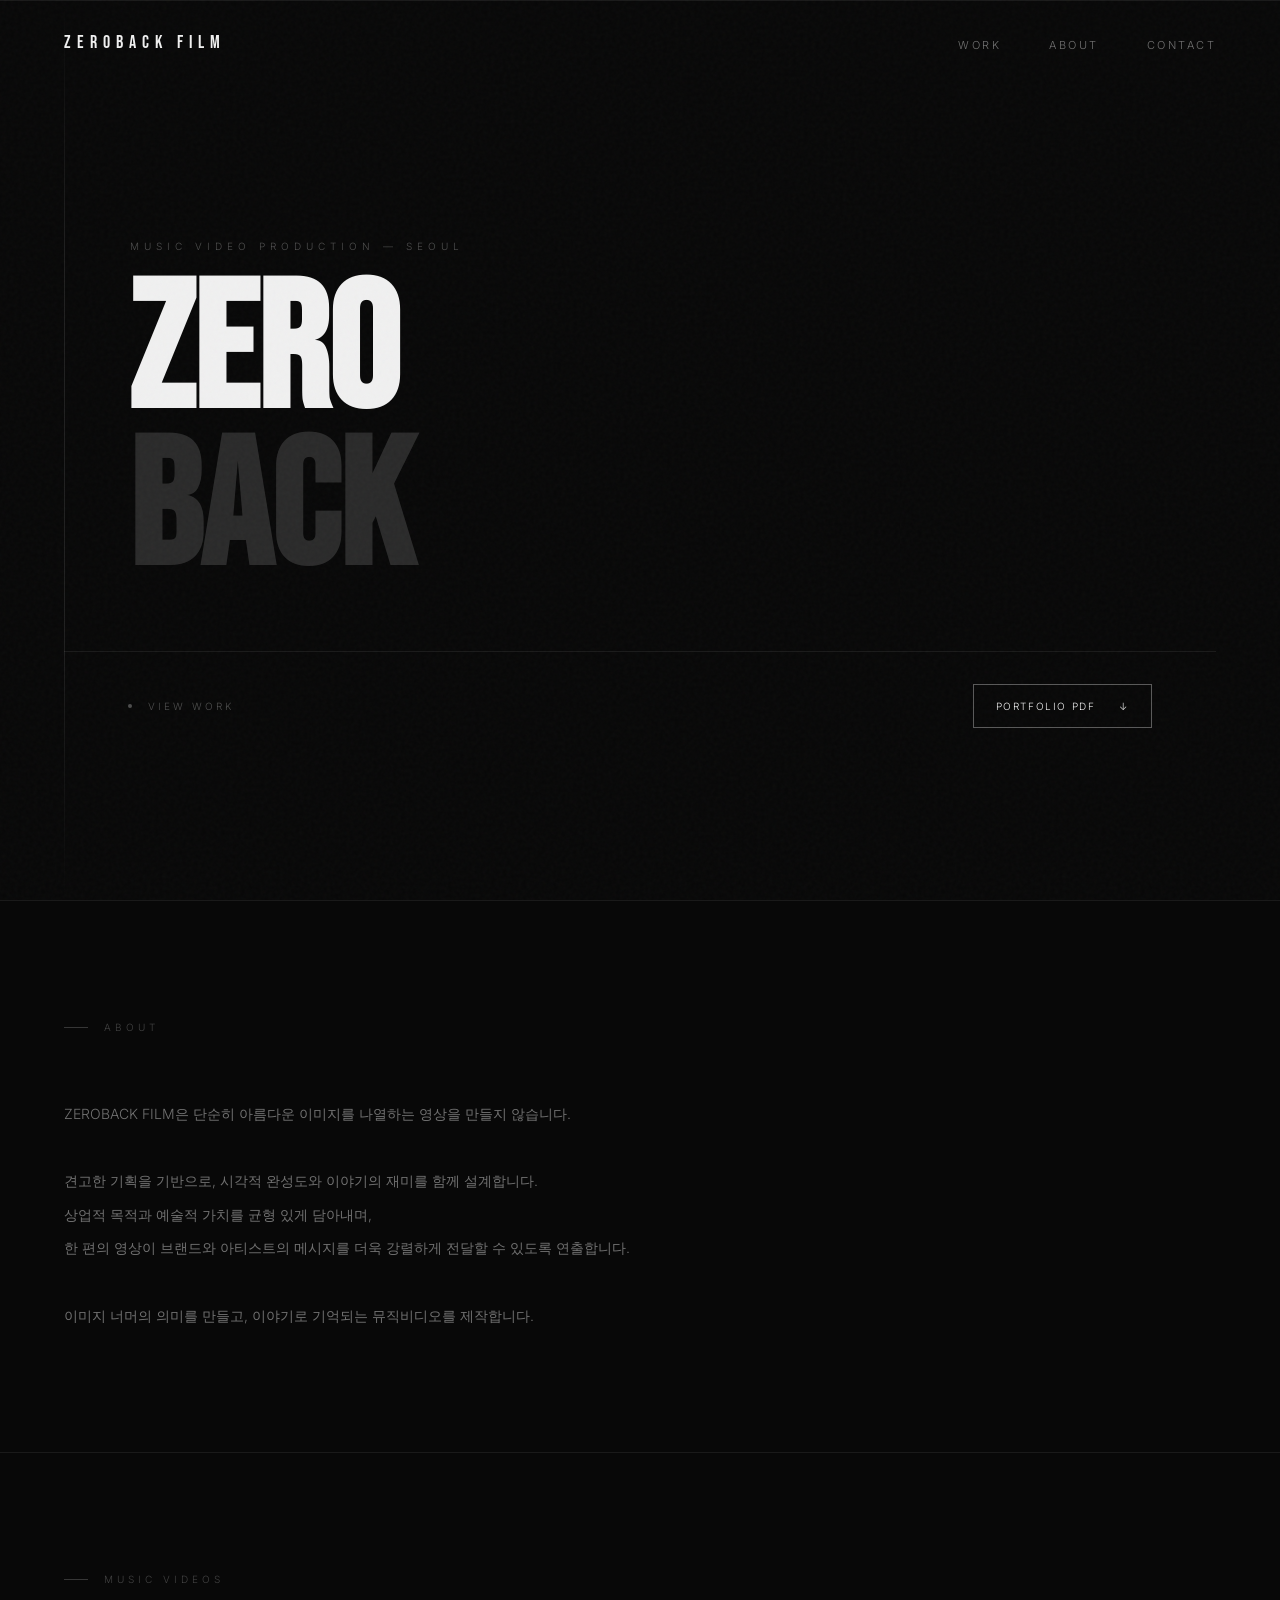
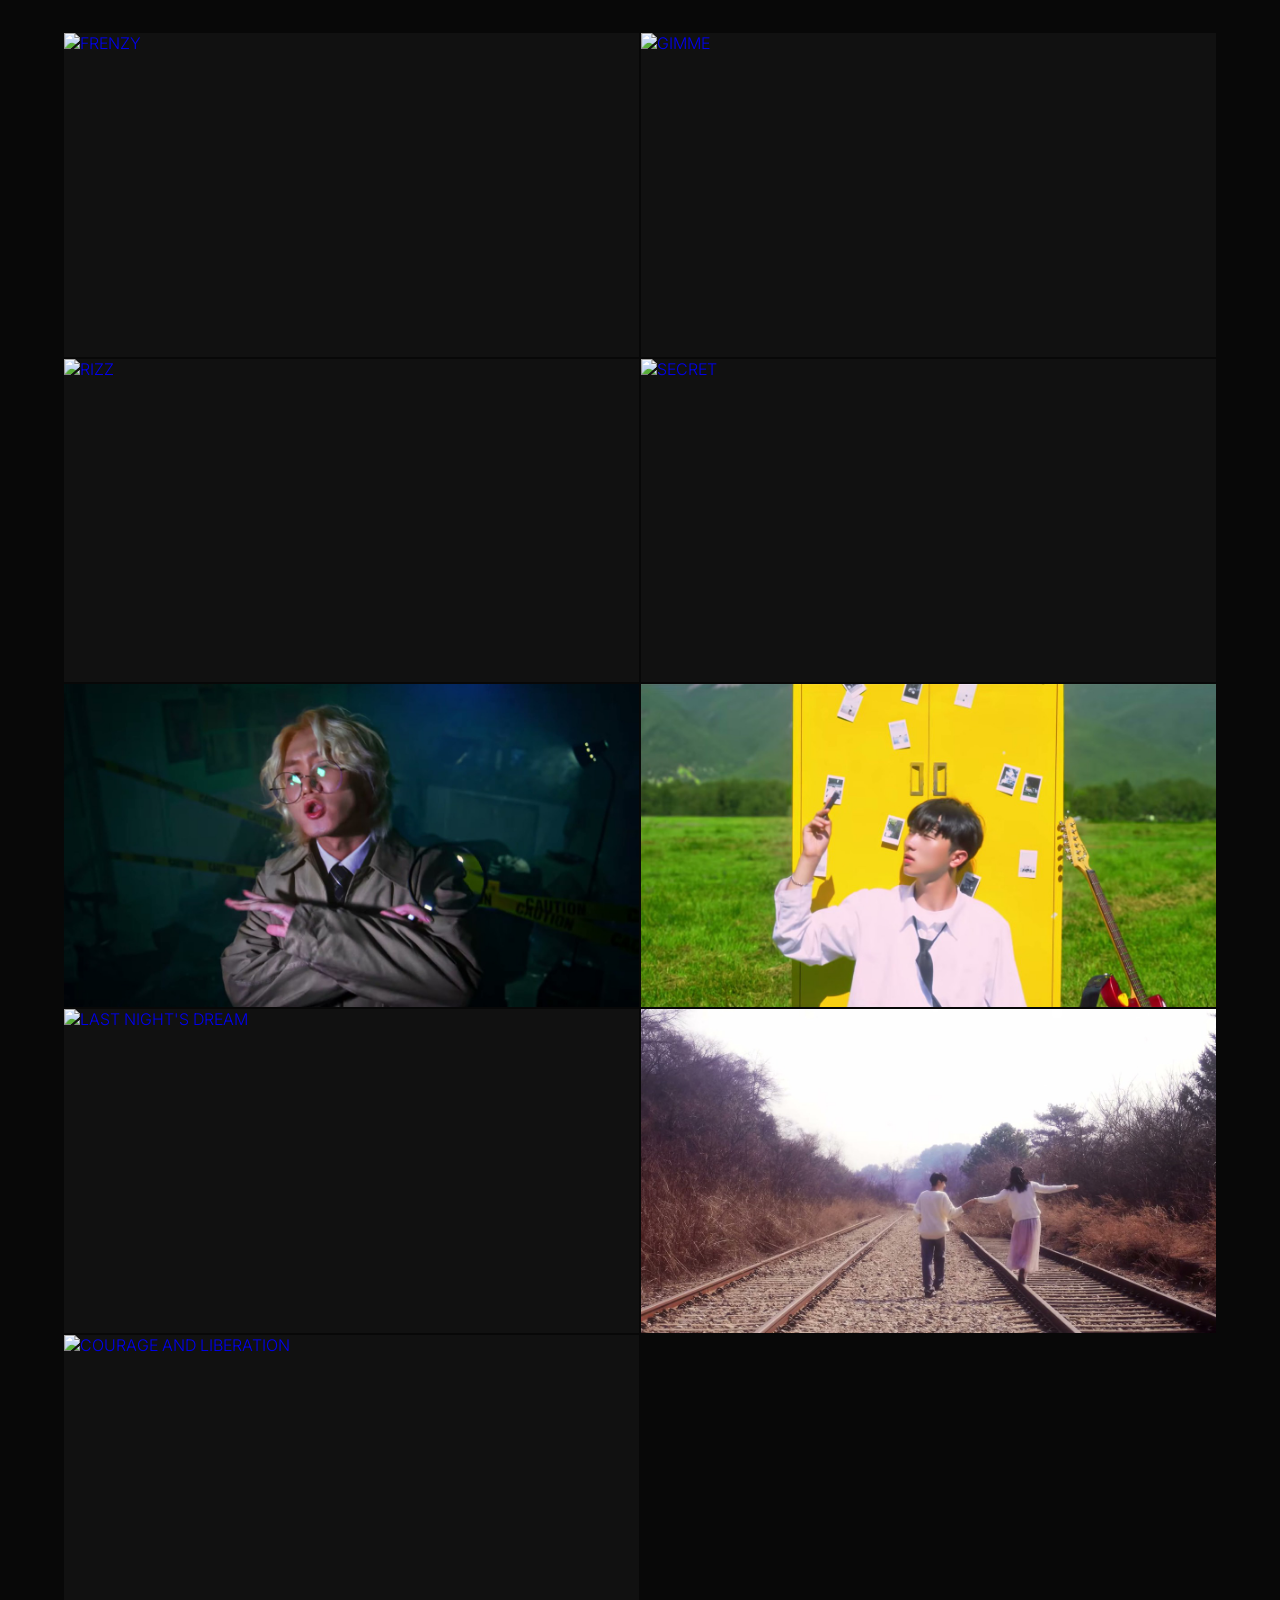
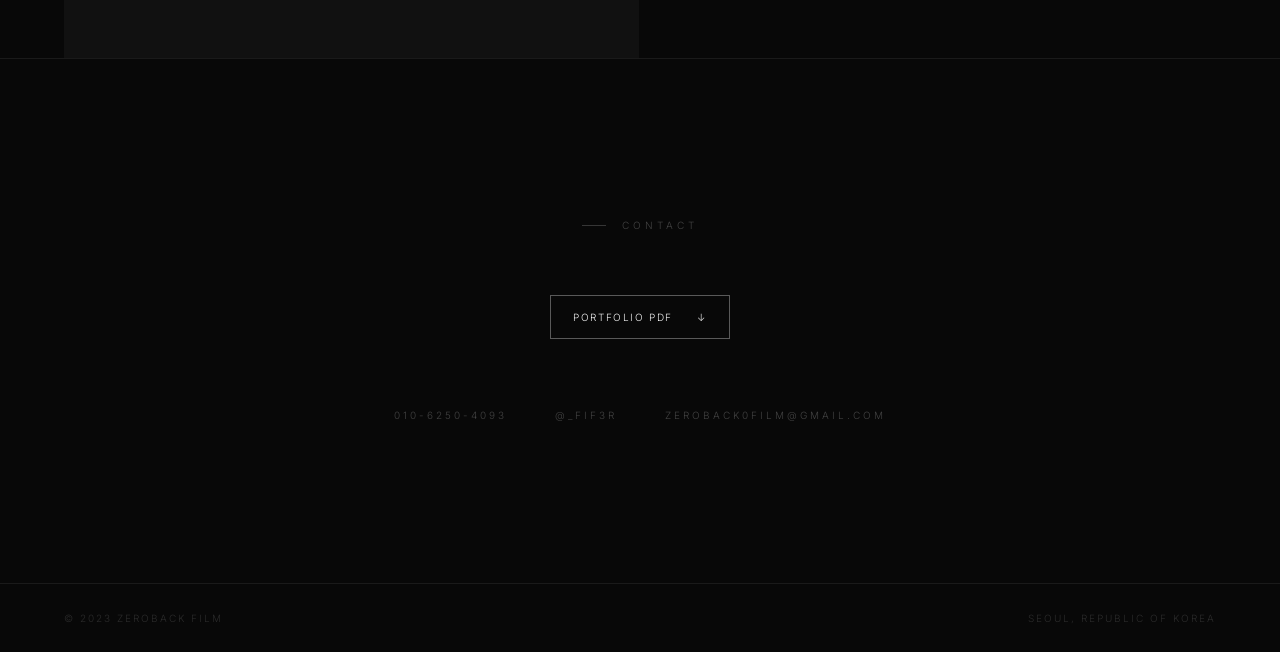
==== index.html @ 71e45f59 "Add downloadable film portfolio and connect web viewing experience" ====
<!DOCTYPE html>
<html lang="ko">
<head>
  <meta charset="UTF-8" />
  <meta name="viewport" content="width=device-width, initial-scale=1.0" />
  <title>ZEROBACK FILM — Portfolio</title>
  <meta name="description" content="ZEROBACK FILM music video portfolio. Explore selected work and download the portfolio PDF." />
  <link href="https://fonts.googleapis.com/css2?family=Bebas+Neue&family=Inter:ital,wght@0,200;0,300;0,400;1,200&display=swap" rel="stylesheet" />
  <style>
    *, *::before, *::after { box-sizing: border-box; margin: 0; padding: 0; }

    :root {
      --black: #080808;
      --white: #f0f0f0;
      --gray: #999;
      --border: rgba(240,240,240,0.08);
    }

    html { scroll-behavior: smooth; }

    body {
      background: var(--black);
      color: var(--white);
      font-family: 'Inter', sans-serif;
      font-weight: 300;
      overflow-x: hidden;
    }

    /* ── GRAIN OVERLAY ── */
    body::before {
      content: '';
      position: fixed;
      inset: 0;
      background-image: url("data:image/svg+xml,%3Csvg viewBox='0 0 256 256' xmlns='http://www.w3.org/2000/svg'%3E%3Cfilter id='noise'%3E%3CfeTurbulence type='fractalNoise' baseFrequency='0.9' numOctaves='4' stitchTiles='stitch'/%3E%3C/filter%3E%3Crect width='100%25' height='100%25' filter='url(%23noise)' opacity='1'/%3E%3C/svg%3E");
      opacity: 0.03;
      pointer-events: none;
      z-index: 1000;
    }

    /* ── NAV ── */
    nav {
      position: fixed;
      top: 0; left: 0; right: 0;
      z-index: 100;
      display: flex;
      justify-content: space-between;
      align-items: center;
      padding: 32px 64px;
      transition: background 0.5s, padding 0.4s;
    }
    nav.scrolled {
      background: rgba(8,8,8,0.95);
      backdrop-filter: blur(20px);
      padding: 20px 64px;
      border-bottom: 1px solid var(--border);
    }
    .logo {
      font-family: 'Bebas Neue', sans-serif;
      font-size: 18px;
      letter-spacing: 6px;
      color: var(--white);
      text-decoration: none;
    }
    .nav-links {
      display: flex;
      gap: 48px;
      list-style: none;
    }
    .nav-links a {
      color: rgba(240,240,240,0.45);
      text-decoration: none;
      font-size: 11px;
      letter-spacing: 2.5px;
      text-transform: uppercase;
      transition: color 0.3s;
    }
    .nav-links a:hover { color: var(--white); }

    /* ── HERO ── */
    #hero {
      height: 100vh;
      min-height: 700px;
      display: grid;
      grid-template-rows: 1fr auto;
      position: relative;
      overflow: hidden;
    }

    /* Hero background */
    .hero-bg {
      position: absolute;
      inset: 0;
    }

    /* Vertical divider line */
    .hero-vline {
      position: absolute;
      left: 64px;
      top: 0; bottom: 0;
      width: 1px;
      background: linear-gradient(to bottom, transparent, rgba(240,240,240,0.1) 30%, rgba(240,240,240,0.1) 70%, transparent);
    }

    .hero-content {
      display: flex;
      flex-direction: column;
      justify-content: flex-end;
      padding: 0 64px 60px;
      position: relative;
    }

    .hero-eyebrow {
      font-size: 10px;
      letter-spacing: 5px;
      text-transform: uppercase;
      color: rgba(240,240,240,0.3);
      margin-bottom: 24px;
      margin-left: 2px;
    }

    .hero-title {
      font-family: 'Bebas Neue', sans-serif;
      font-size: clamp(100px, 14vw, 200px);
      line-height: 0.88;
      letter-spacing: -1px;
      position: relative;
    }
    .hero-title .filled {
      color: var(--white);
      display: block;
    }
    .hero-title .outline {
      display: block;
      color: rgba(240,240,240,0.15);
    }

    .hero-bottom {
      display: flex;
      justify-content: space-between;
      align-items: flex-end;
      padding: 32px 64px 52px;
      position: relative;
      border-top: 1px solid var(--border);
    }
    .hero-desc {
      font-size: 12px;
      line-height: 2;
      color: rgba(240,240,240,0.4);
      letter-spacing: 0.5px;
      max-width: 280px;
    }
    .hero-year {
      font-family: 'Bebas Neue', sans-serif;
      font-size: 13px;
      letter-spacing: 4px;
      color: rgba(240,240,240,0.2);
    }
    .hero-scroll-indicator {
      display: flex;
      align-items: center;
      gap: 16px;
      font-size: 10px;
      letter-spacing: 3px;
      text-transform: uppercase;
      color: rgba(240,240,240,0.3);
    }
    .scroll-dot {
      width: 4px; height: 4px;
      background: rgba(240,240,240,0.3);
      border-radius: 50%;
      animation: pulse 2s ease infinite;
    }
    @keyframes pulse {
      0%, 100% { opacity: 0.3; transform: scale(1); }
      50% { opacity: 1; transform: scale(1.5); }
    }

    /* ── SECTION BASE ── */
    section {
      padding: 120px 64px;
      border-top: 1px solid var(--border);
    }
    .label {
      font-size: 10px;
      letter-spacing: 4px;
      text-transform: uppercase;
      color: rgba(240,240,240,0.25);
      margin-bottom: 64px;
      display: flex;
      align-items: center;
      gap: 16px;
    }
    .label::before {
      content: '';
      width: 24px; height: 1px;
      background: rgba(240,240,240,0.2);
    }

    /* ── ABOUT ── */
    #about {}
    .about-body {
      font-size: 14px;
      line-height: 2.4;
      color: rgba(240,240,240,0.45);
      max-width: 720px;
    }

    /* ── WORK ── */
    #work { padding-bottom: 0; }
    .work-intro {
      display: flex;
      justify-content: space-between;
      align-items: flex-end;
      margin-bottom: 48px;
    }
    .work-note {
      font-size: 12px;
      color: rgba(240,240,240,0.3);
      letter-spacing: 0.5px;
      font-style: italic;
    }

    .work-list { border-top: 1px solid var(--border); }
    .work-item {
      display: grid;
      grid-template-columns: 80px 1fr 1fr auto;
      align-items: center;
      padding: 28px 0;
      border-bottom: 1px solid var(--border);
      cursor: pointer;
      transition: padding 0.3s;
      gap: 40px;
      text-decoration: none;
      color: var(--white);
    }
    .work-item:hover {
      padding-left: 12px;
    }
    .work-num {
      font-family: 'Bebas Neue', sans-serif;
      font-size: 13px;
      letter-spacing: 3px;
      color: rgba(240,240,240,0.2);
    }
    .work-name {
      font-family: 'Bebas Neue', sans-serif;
      font-size: 28px;
      letter-spacing: 1px;
      transition: letter-spacing 0.3s;
    }
    .work-item:hover .work-name { letter-spacing: 2px; }
    .work-artist {
      font-size: 12px;
      color: rgba(240,240,240,0.4);
      letter-spacing: 1px;
    }
    .work-year {
      font-size: 12px;
      color: rgba(240,240,240,0.25);
      letter-spacing: 2px;
      text-align: right;
    }

    /* Grid section below list */
    .work-grid {
      display: grid;
      grid-template-columns: repeat(2, 1fr);
      gap: 2px;
      margin-top: 2px;
    }
    .grid-cell {
      aspect-ratio: 16/9;
      background: #111;
      position: relative;
      overflow: hidden;
      display: flex;
      align-items: center;
      justify-content: center;
      cursor: pointer;
    }
    .grid-cell-label {
      font-family: 'Bebas Neue', sans-serif;
      font-size: 11px;
      letter-spacing: 3px;
      color: rgba(240,240,240,0.1);
      text-transform: uppercase;
      text-align: center;
      line-height: 2;
    }
    .grid-cell-inner {
      text-align: center;
    }
    .grid-cell-sub {
      font-size: 9px;
      letter-spacing: 2px;
      color: rgba(240,240,240,0.05);
      text-transform: uppercase;
      margin-top: 8px;
    }
    .grid-overlay {
      position: absolute;
      inset: 0;
      background: linear-gradient(to top, rgba(8,8,8,0.88) 0%, transparent 55%);
      display: flex;
      flex-direction: row;
      justify-content: space-between;
      align-items: flex-end;
      padding: 24px;
      opacity: 0;
      transition: opacity 0.35s;
    }
    .grid-overlay-right {
      font-size: 10px;
      letter-spacing: 2px;
      text-transform: uppercase;
      color: rgba(240,240,240,0.35);
      text-align: right;
    }
    .grid-cell:hover .grid-overlay,
    .grid-cell.touch-active .grid-overlay { opacity: 1; }
    .grid-cell.touch-active img { transform: scale(1.04); }
    .grid-cell img { display: block; }
    .grid-cell img {
      position: absolute;
      inset: 0;
      width: 100%;
      height: 100%;
      object-fit: cover;
      transition: transform 0.6s cubic-bezier(0.25,0.46,0.45,0.94);
    }
    .grid-cell:hover img {
      transform: scale(1.04);
    }
    .grid-overlay-title {
      font-family: 'Bebas Neue', sans-serif;
      font-size: 20px;
      letter-spacing: 1.5px;
      color: var(--white);
    }
    .grid-overlay-meta {
      font-size: 10px;
      letter-spacing: 2px;
      text-transform: uppercase;
      color: rgba(240,240,240,0.45);
      margin-top: 4px;
    }

    /* ── SERVICES ── */
    #services {}
    .services-list { margin-top: 0; }
    .service-row {
      display: grid;
      grid-template-columns: 60px 200px 1fr 120px;
      align-items: start;
      padding: 48px 0;
      border-bottom: 1px solid var(--border);
      gap: 40px;
    }
    .service-row:first-child { border-top: 1px solid var(--border); }
    .svc-num {
      font-family: 'Bebas Neue', sans-serif;
      font-size: 13px;
      letter-spacing: 3px;
      color: rgba(240,240,240,0.2);
      padding-top: 4px;
    }
    .svc-name {
      font-family: 'Bebas Neue', sans-serif;
      font-size: 32px;
      letter-spacing: 0.5px;
      line-height: 1;
    }
    .svc-desc {
      font-size: 13px;
      line-height: 2;
      color: rgba(240,240,240,0.4);
    }
    .svc-tag {
      font-size: 10px;
      letter-spacing: 2px;
      text-transform: uppercase;
      color: rgba(240,240,240,0.2);
      text-align: right;
      padding-top: 4px;
    }

    /* ── CONTACT ── */
    #contact {
      text-align: center;
      padding: 160px 64px;
    }
    .contact-pre {
      font-size: 10px;
      letter-spacing: 5px;
      text-transform: uppercase;
      color: rgba(240,240,240,0.25);
      margin-bottom: 40px;
    }
    .contact-big {
      font-family: 'Bebas Neue', sans-serif;
      font-size: clamp(56px, 9vw, 130px);
      line-height: 0.9;
      letter-spacing: 1px;
      margin-bottom: 56px;
    }
    .contact-big .stroke {
      -webkit-text-stroke: 1px rgba(240,240,240,0.2);
      color: transparent;
      display: block;
    }
    .contact-big .solid {
      color: var(--white);
      display: block;
    }
    .contact-link {
      display: inline-block;
      font-size: 13px;
      letter-spacing: 3px;
      text-transform: uppercase;
      color: var(--white);
      text-decoration: none;
      padding: 18px 48px;
      border: 1px solid rgba(240,240,240,0.2);
      transition: background 0.3s, border-color 0.3s;
    }
    .contact-link:hover {
      background: var(--white);
      color: var(--black);
      border-color: var(--white);
    }
    .contact-socials {
      display: flex;
      justify-content: center;
      gap: 48px;
      margin-top: 64px;
      list-style: none;
    }
    .contact-socials a {
      font-size: 10px;
      letter-spacing: 3px;
      text-transform: uppercase;
      color: rgba(240,240,240,0.25);
      text-decoration: none;
      transition: color 0.3s;
    }
    .contact-socials a:hover { color: var(--white); }

    #contact .label {
      justify-content: center;
    }
    footer {
      border-top: 1px solid var(--border);
      padding: 28px 64px;
      display: flex;
      justify-content: space-between;
      font-size: 10px;
      letter-spacing: 2px;
      text-transform: uppercase;
      color: rgba(240,240,240,0.15);
    }
    #contact .label {
      justify-content: center;
    }

    /* ── MOBILE ── */
    @media (max-width: 768px) {
      nav { padding: 24px 24px; }
      .logo { font-size: 15px; letter-spacing: 4px; white-space: nowrap; }
      .nav-links { gap: 20px; }
      .nav-links a { font-size: 10px; letter-spacing: 1.5px; }

      #hero { min-height: 100svh; }
      .hero-content { padding: 0 24px 40px; }
      .hero-bottom { padding: 20px 24px 36px; }
      .hero-eyebrow { font-size: 9px; letter-spacing: 3px; }

      section { padding: 72px 24px; }

      .work-grid { grid-template-columns: 1fr 1fr; gap: 2px; }

      #contact { padding: 100px 24px; }
      .contact-link { font-size: 11px; padding: 16px 28px; }
      .contact-socials {
        gap: 16px;
        flex-wrap: nowrap;
        margin-top: 40px;
        justify-content: center;
        align-items: center;
      }
      .contact-socials a { font-size: 8px; letter-spacing: 1.5px; white-space: nowrap; }

      footer { padding: 24px 24px; flex-direction: column; gap: 8px; }
    }

    /* ── REVEAL ── */
    .reveal {
      opacity: 0;
      transform: translateY(30px);
      transition: opacity 0.9s cubic-bezier(0.16,1,0.3,1), transform 0.9s cubic-bezier(0.16,1,0.3,1);
    }
    .reveal.up { transform: translateY(0); opacity: 1; }

    /* Portfolio PDF */
    .portfolio-download {
      display: inline-flex;
      align-items: center;
      justify-content: center;
      gap: 24px;
      min-height: 44px;
      padding: 14px 22px;
      border: 1px solid rgba(240,240,240,0.35);
      color: var(--white);
      font-size: 10px;
      line-height: 1.4;
      letter-spacing: 1.6px;
      text-transform: uppercase;
      text-decoration: none;
      transition: color 0.2s, background 0.2s;
    }
    .portfolio-download:hover { background: var(--white); color: var(--black); }
    .portfolio-download:focus-visible, .hero-scroll-indicator:focus-visible {
      outline: 2px solid var(--white);
      outline-offset: 6px;
    }
    .hero-scroll-indicator { text-decoration: none; min-height: 44px; }
    @media (max-width: 480px) {
      .hero-bottom { gap: 16px; align-items: center; }
      .portfolio-download { padding: 12px 14px; gap: 14px; font-size: 9px; letter-spacing: 1px; }
      .hero-scroll-indicator { gap: 8px; font-size: 9px; letter-spacing: 1px; }
    }
  </style>
</head>
<body>

  <!-- NAV -->
  <nav id="nav">
    <a class="logo" href="#">ZEROBACK FILM</a>
    <ul class="nav-links">
      <li><a href="#work">Work</a></li>
      <li><a href="#about">About</a></li>
      <li><a href="#contact">Contact</a></li>
    </ul>
  </nav>

  <!-- HERO -->
  <section id="hero">
    <div class="hero-bg"></div>
    <div class="hero-vline"></div>

    <div class="hero-content">
      <p class="hero-eyebrow">Music Video Production — Seoul</p>
      <h1 class="hero-title">
        <span class="filled">ZERO</span>
        <span class="outline">BACK</span>
      </h1>
    </div>

    <div class="hero-bottom">
      <a class="hero-scroll-indicator" href="#work">
        <span class="scroll-dot" aria-hidden="true"></span>
        <span>View work</span>
      </a>
      <a class="portfolio-download" href="assets/portfolio/ZEROBACKFILM-Portfolio.pdf" download="ZEROBACKFILM-Portfolio.pdf" aria-label="Download ZEROBACK FILM portfolio PDF, 12 pages"><span>Portfolio PDF</span><span aria-hidden="true">↓</span></a>
    </div>
  </section>

  <!-- ABOUT -->
  <section id="about">
    <p class="label reveal">About</p>
    <p class="about-body reveal">
      ZEROBACK FILM은 단순히 아름다운 이미지를 나열하는 영상을 만들지 않습니다.<br /><br />
      견고한 기획을 기반으로, 시각적 완성도와 이야기의 재미를 함께 설계합니다.<br />
      상업적 목적과 예술적 가치를 균형 있게 담아내며,<br />
      한 편의 영상이 브랜드와 아티스트의 메시지를 더욱 강렬하게 전달할 수 있도록 연출합니다.<br /><br />
      이미지 너머의 의미를 만들고, 이야기로 기억되는 뮤직비디오를 제작합니다.
    </p>
  </section>

  <!-- WORK -->
  <section id="work">
    <div class="work-intro reveal">
      <p class="label" style="margin-bottom:0">Music Videos</p>
    </div>

    <div class="work-grid reveal">
      <a class="grid-cell" href="https://www.youtube.com/watch?v=tDKjrHeuyOw" target="_blank">
        <img src="https://img.youtube.com/vi/tDKjrHeuyOw/maxresdefault.jpg" alt="FRENZY" />
        <div class="grid-overlay">
          <div class="grid-overlay-left">
            <div class="grid-overlay-title">FRENZY</div>
            <div class="grid-overlay-meta">CHOCO 1&amp;2</div>
          </div>
          <div class="grid-overlay-right">DIRECTED BY ZEROBACK</div>
        </div>
      </a>
      <a class="grid-cell" href="https://www.youtube.com/watch?v=pIfScZGDNsc" target="_blank">
        <img src="https://img.youtube.com/vi/pIfScZGDNsc/maxresdefault.jpg" alt="GIMME" />
        <div class="grid-overlay">
          <div class="grid-overlay-left">
            <div class="grid-overlay-title">GIMME</div>
            <div class="grid-overlay-meta">CHOCO 1&amp;2</div>
          </div>
          <div class="grid-overlay-right">DIRECTED BY ZEROBACK</div>
        </div>
      </a>
      <a class="grid-cell" href="https://www.youtube.com/watch?v=NCuFonpf-qk" target="_blank">
        <img src="https://img.youtube.com/vi/NCuFonpf-qk/maxresdefault.jpg" alt="RIZZ" />
        <div class="grid-overlay">
          <div class="grid-overlay-left">
            <div class="grid-overlay-title">RIZZ</div>
            <div class="grid-overlay-meta">XLOV</div>
          </div>
          <div class="grid-overlay-right">DIRECTED BY ZEROBACK</div>
        </div>
      </a>
      <a class="grid-cell" href="https://www.youtube.com/watch?v=b7-vel_KNAc" target="_blank">
        <img src="https://img.youtube.com/vi/b7-vel_KNAc/maxresdefault.jpg" alt="SECRET" />
        <div class="grid-overlay">
          <div class="grid-overlay-left">
            <div class="grid-overlay-title">SECRET</div>
            <div class="grid-overlay-meta">CAMO</div>
          </div>
          <div class="grid-overlay-right">DIRECTED BY ZEROBACK</div>
        </div>
      </a>
      <a class="grid-cell" href="https://www.youtube.com/watch?v=KsAwkCQV-lU" target="_blank" rel="noopener noreferrer">
        <img src="assets/thumbnails/i-know.jpg" alt="I KNOW" />
        <div class="grid-overlay">
          <div class="grid-overlay-left">
            <div class="grid-overlay-title">I KNOW</div>
            <div class="grid-overlay-meta">GYUN</div>
          </div>
        </div>
      </a>
      <a class="grid-cell" href="https://www.youtube.com/watch?v=SuomKkNFQnw" target="_blank" rel="noopener noreferrer">
        <img src="assets/thumbnails/i-want-to-be-loved.jpg" alt="I WANT TO BE LOVED" />
        <div class="grid-overlay">
          <div class="grid-overlay-left">
            <div class="grid-overlay-title">I WANT TO BE LOVED</div>
            <div class="grid-overlay-meta">DIVINE</div>
          </div>
        </div>
      </a>
      <a class="grid-cell" href="https://www.youtube.com/watch?v=xldY7xZUmwI" target="_blank" rel="noopener noreferrer">
        <img src="https://img.youtube.com/vi/xldY7xZUmwI/maxresdefault.jpg" alt="LAST NIGHT'S DREAM" />
        <div class="grid-overlay">
          <div class="grid-overlay-left">
            <div class="grid-overlay-title">LAST NIGHT'S DREAM</div>
            <div class="grid-overlay-meta">HENA</div>
          </div>
        </div>
      </a>
      <a class="grid-cell" href="https://www.youtube.com/watch?v=O4o-ooySCUw" target="_blank" rel="noopener noreferrer">
        <img src="assets/thumbnails/hoisang.jpg" alt="REMINISCENCE" />
        <div class="grid-overlay">
          <div class="grid-overlay-left">
            <div class="grid-overlay-title">REMINISCENCE</div>
            <div class="grid-overlay-meta">ARON</div>
          </div>
        </div>
      </a>
      <a class="grid-cell" href="https://www.youtube.com/watch?v=9CsUWavWaGU" target="_blank" rel="noopener noreferrer">
        <img src="https://img.youtube.com/vi/9CsUWavWaGU/maxresdefault.jpg" alt="COURAGE AND LIBERATION" />
        <div class="grid-overlay">
          <div class="grid-overlay-left">
            <div class="grid-overlay-title">COURAGE AND LIBERATION</div>
            <div class="grid-overlay-meta">SALT &amp; CHOCOLATE</div>
          </div>
        </div>
      </a>
    </div>
  </section>


  <!-- CONTACT -->
  <section id="contact">
    <p class="label reveal">Contact</p>
    <a class="portfolio-download" href="assets/portfolio/ZEROBACKFILM-Portfolio.pdf" download="ZEROBACKFILM-Portfolio.pdf" aria-label="Download ZEROBACK FILM portfolio PDF, 12 pages"><span>Portfolio PDF</span><span aria-hidden="true">↓</span></a>
    <ul class="contact-socials reveal">
      <li><a href="tel:01062504093">010-6250-4093</a></li>
      <li><a href="https://www.instagram.com/_fif3r/" target="_blank">@_fif3r</a></li>
      <li><a href="mailto:zeroback0film@gmail.com">zeroback0film@gmail.com</a></li>
    </ul>
  </section>

  <!-- FOOTER -->
  <footer>
    <span>© 2023 Zeroback Film</span>
    <span>Seoul, Republic of Korea</span>
  </footer>

  <script>
    // Thumbnail fallback
    document.querySelectorAll('.grid-cell img').forEach(img => {
      img.onerror = function() {
        this.onerror = null;
        const videoLink = this.closest('.grid-cell');
        const id = videoLink && new URL(videoLink.href).searchParams.get('v');
        if (id) this.src = `https://img.youtube.com/vi/${id}/hqdefault.jpg`;
      };
    });
    // Navbar
    const nav = document.getElementById('nav');
    window.addEventListener('scroll', () => {
      nav.classList.toggle('scrolled', window.scrollY > 80);
    });

    // Reveal
    const obs = new IntersectionObserver((entries) => {
      entries.forEach((e, i) => {
        if (e.isIntersecting) {
          setTimeout(() => e.target.classList.add('up'), i * 100);
          obs.unobserve(e.target);
        }
      });
    }, { threshold: 0.12 });
    document.querySelectorAll('.reveal').forEach(el => obs.observe(el));

    // Mobile touch overlay
    if ('ontouchstart' in window) {
      document.querySelectorAll('.grid-cell').forEach(cell => {
        cell.addEventListener('touchstart', function(e) {
          const isActive = this.classList.contains('touch-active');
          document.querySelectorAll('.grid-cell').forEach(c => c.classList.remove('touch-active'));
          if (!isActive) {
            e.preventDefault();
            this.classList.add('touch-active');
          }
        }, { passive: false });

        cell.addEventListener('click', function(e) {
          if (!this.classList.contains('touch-active')) {
            e.preventDefault();
          }
        });
      });

      document.addEventListener('touchstart', function(e) {
        if (!e.target.closest('.grid-cell')) {
          document.querySelectorAll('.grid-cell').forEach(c => c.classList.remove('touch-active'));
        }
      });
    }
  </script>
</body>
</html>
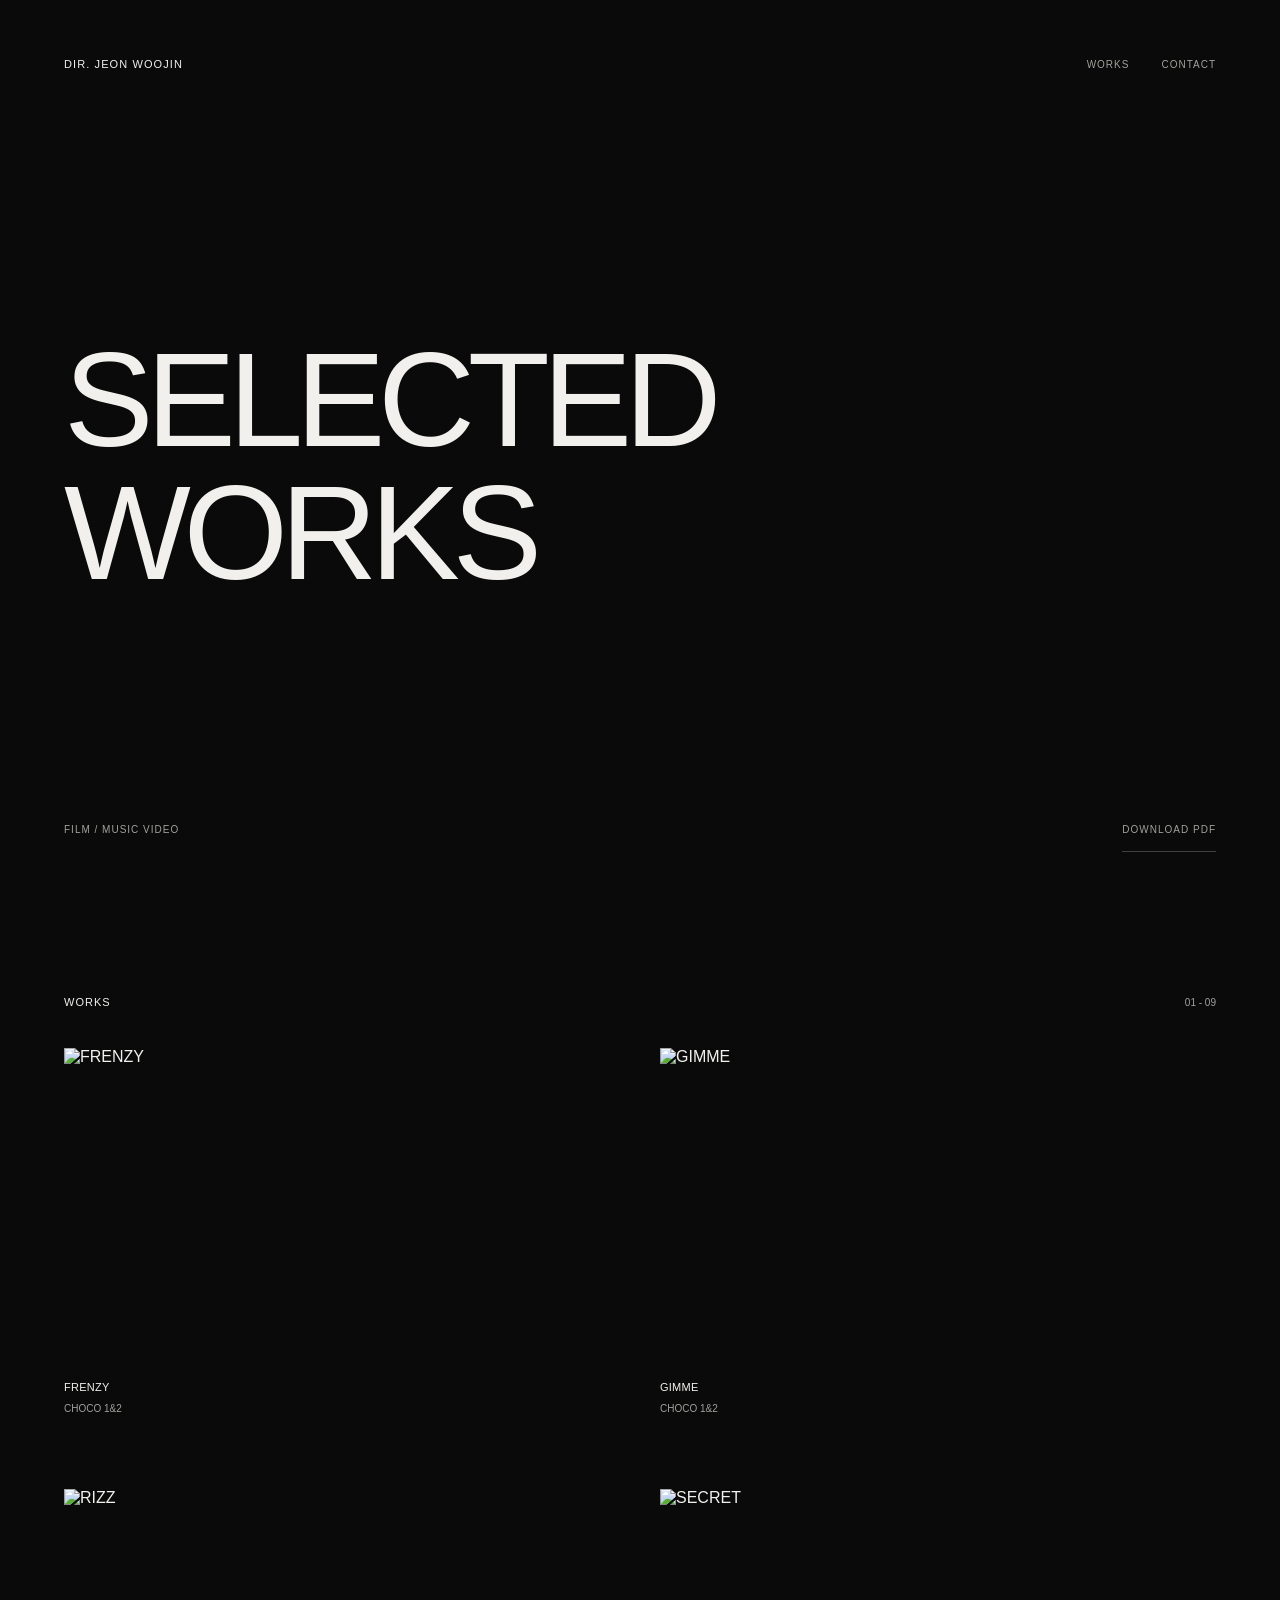
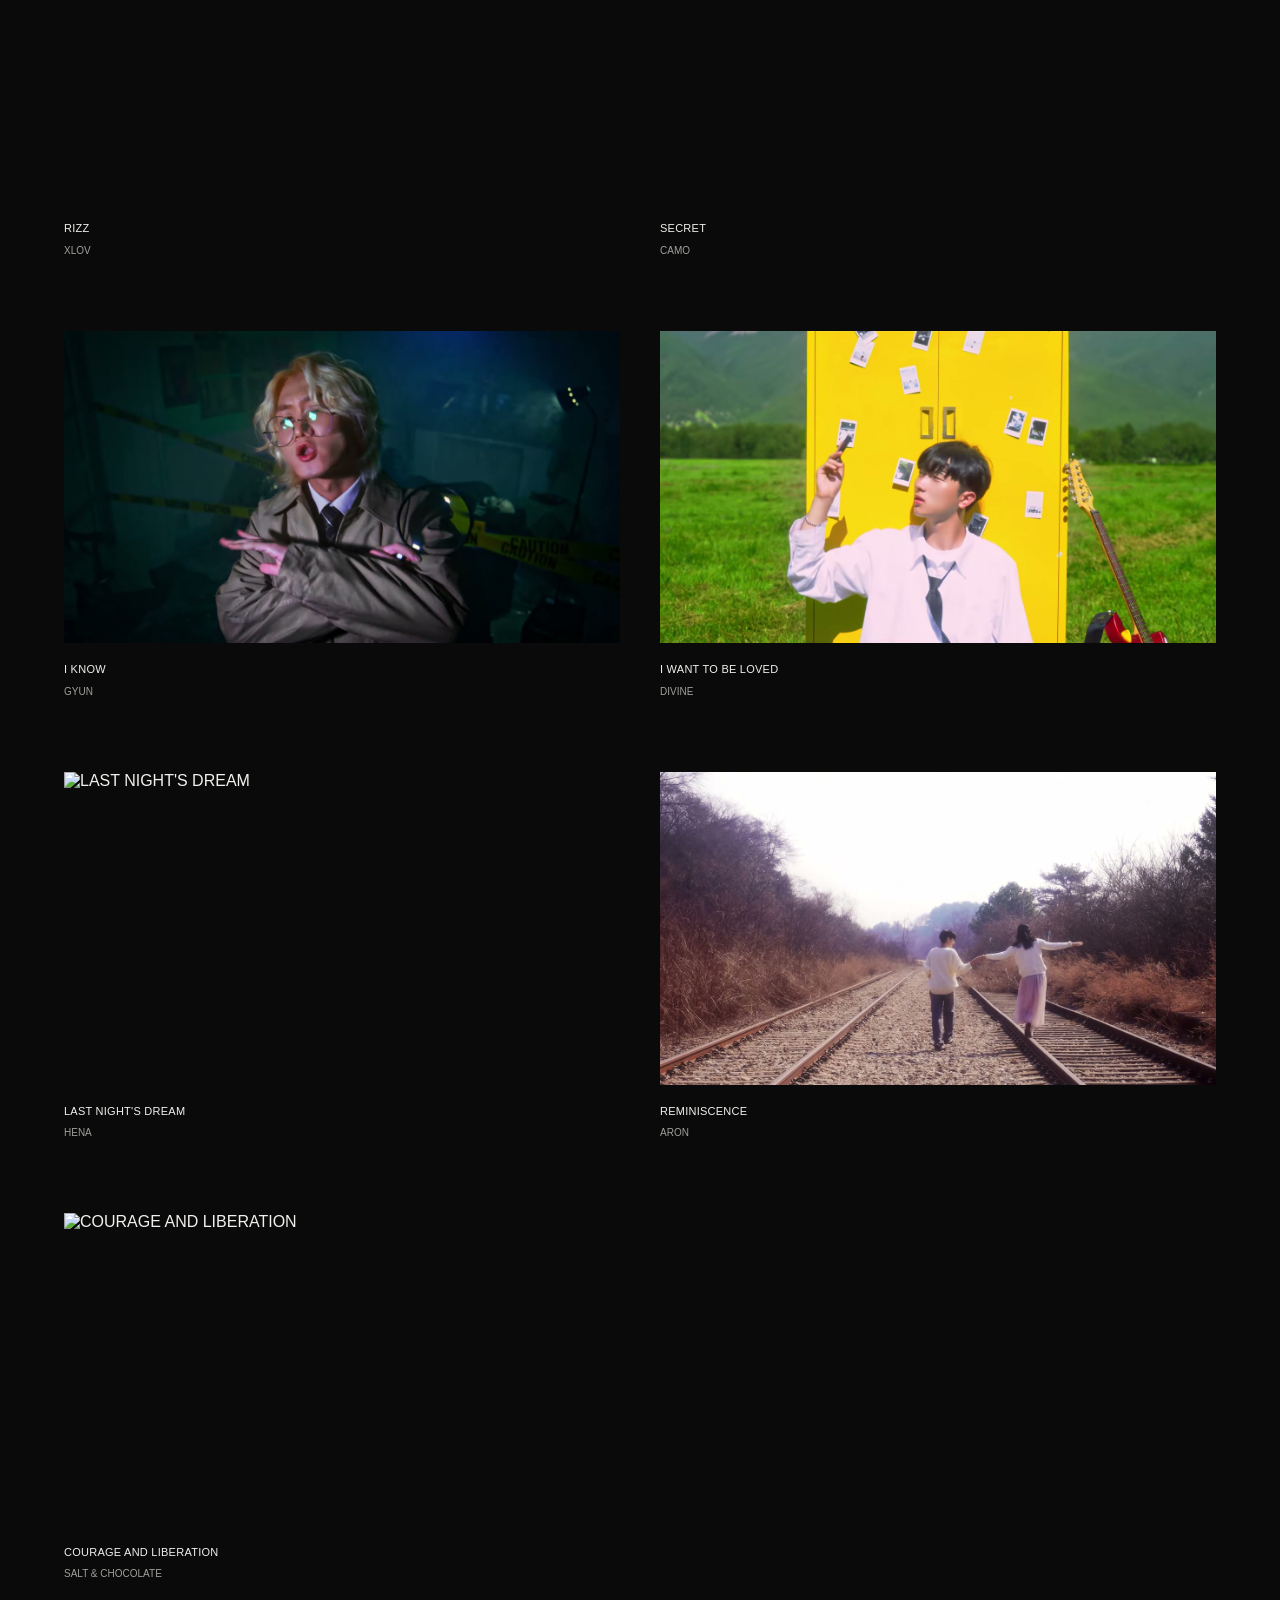
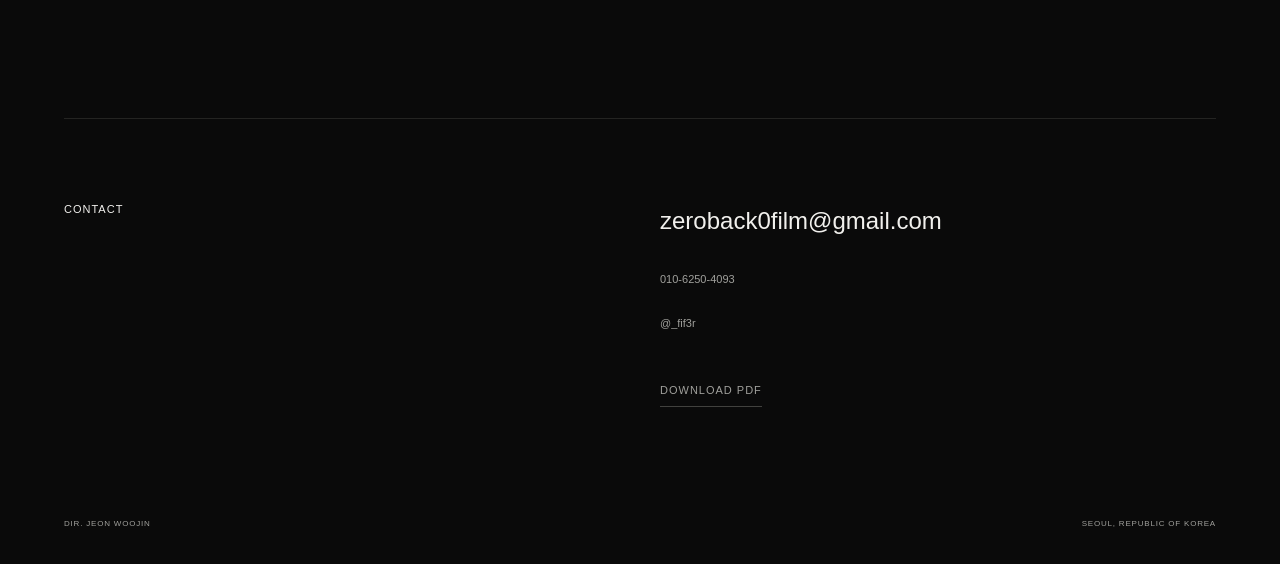
==== commit 046ae73c: "Rebrand portfolio as DIR. JEON WOOJIN with minimal selected works design" ====
--- a/index.html
+++ b/index.html
@@ -1,746 +1,137 @@
-<!DOCTYPE html>
-<html lang="ko">
-<head>
-  <meta charset="UTF-8" />
-  <meta name="viewport" content="width=device-width, initial-scale=1.0" />
-  <title>ZEROBACK FILM — Portfolio</title>
-  <meta name="description" content="ZEROBACK FILM music video portfolio. Explore selected work and download the portfolio PDF." />
-  <link href="https://fonts.googleapis.com/css2?family=Bebas+Neue&family=Inter:ital,wght@0,200;0,300;0,400;1,200&display=swap" rel="stylesheet" />
-  <style>
-    *, *::before, *::after { box-sizing: border-box; margin: 0; padding: 0; }
-
-    :root {
-      --black: #080808;
-      --white: #f0f0f0;
-      --gray: #999;
-      --border: rgba(240,240,240,0.08);
-    }
-
-    html { scroll-behavior: smooth; }
-
-    body {
-      background: var(--black);
-      color: var(--white);
-      font-family: 'Inter', sans-serif;
-      font-weight: 300;
-      overflow-x: hidden;
-    }
-
-    /* ── GRAIN OVERLAY ── */
-    body::before {
-      content: '';
-      position: fixed;
-      inset: 0;
-      background-image: url("data:image/svg+xml,%3Csvg viewBox='0 0 256 256' xmlns='http://www.w3.org/2000/svg'%3E%3Cfilter id='noise'%3E%3CfeTurbulence type='fractalNoise' baseFrequency='0.9' numOctaves='4' stitchTiles='stitch'/%3E%3C/filter%3E%3Crect width='100%25' height='100%25' filter='url(%23noise)' opacity='1'/%3E%3C/svg%3E");
-      opacity: 0.03;
-      pointer-events: none;
-      z-index: 1000;
-    }
-
-    /* ── NAV ── */
-    nav {
-      position: fixed;
-      top: 0; left: 0; right: 0;
-      z-index: 100;
-      display: flex;
-      justify-content: space-between;
-      align-items: center;
-      padding: 32px 64px;
-      transition: background 0.5s, padding 0.4s;
-    }
-    nav.scrolled {
-      background: rgba(8,8,8,0.95);
-      backdrop-filter: blur(20px);
-      padding: 20px 64px;
-      border-bottom: 1px solid var(--border);
-    }
-    .logo {
-      font-family: 'Bebas Neue', sans-serif;
-      font-size: 18px;
-      letter-spacing: 6px;
-      color: var(--white);
-      text-decoration: none;
-    }
-    .nav-links {
-      display: flex;
-      gap: 48px;
-      list-style: none;
-    }
-    .nav-links a {
-      color: rgba(240,240,240,0.45);
-      text-decoration: none;
-      font-size: 11px;
-      letter-spacing: 2.5px;
-      text-transform: uppercase;
-      transition: color 0.3s;
-    }
-    .nav-links a:hover { color: var(--white); }
-
-    /* ── HERO ── */
-    #hero {
-      height: 100vh;
-      min-height: 700px;
-      display: grid;
-      grid-template-rows: 1fr auto;
-      position: relative;
-      overflow: hidden;
-    }
-
-    /* Hero background */
-    .hero-bg {
-      position: absolute;
-      inset: 0;
-    }
-
-    /* Vertical divider line */
-    .hero-vline {
-      position: absolute;
-      left: 64px;
-      top: 0; bottom: 0;
-      width: 1px;
-      background: linear-gradient(to bottom, transparent, rgba(240,240,240,0.1) 30%, rgba(240,240,240,0.1) 70%, transparent);
-    }
-
-    .hero-content {
-      display: flex;
-      flex-direction: column;
-      justify-content: flex-end;
-      padding: 0 64px 60px;
-      position: relative;
-    }
-
-    .hero-eyebrow {
-      font-size: 10px;
-      letter-spacing: 5px;
-      text-transform: uppercase;
-      color: rgba(240,240,240,0.3);
-      margin-bottom: 24px;
-      margin-left: 2px;
-    }
-
-    .hero-title {
-      font-family: 'Bebas Neue', sans-serif;
-      font-size: clamp(100px, 14vw, 200px);
-      line-height: 0.88;
-      letter-spacing: -1px;
-      position: relative;
-    }
-    .hero-title .filled {
-      color: var(--white);
-      display: block;
-    }
-    .hero-title .outline {
-      display: block;
-      color: rgba(240,240,240,0.15);
-    }
-
-    .hero-bottom {
-      display: flex;
-      justify-content: space-between;
-      align-items: flex-end;
-      padding: 32px 64px 52px;
-      position: relative;
-      border-top: 1px solid var(--border);
-    }
-    .hero-desc {
-      font-size: 12px;
-      line-height: 2;
-      color: rgba(240,240,240,0.4);
-      letter-spacing: 0.5px;
-      max-width: 280px;
-    }
-    .hero-year {
-      font-family: 'Bebas Neue', sans-serif;
-      font-size: 13px;
-      letter-spacing: 4px;
-      color: rgba(240,240,240,0.2);
-    }
-    .hero-scroll-indicator {
-      display: flex;
-      align-items: center;
-      gap: 16px;
-      font-size: 10px;
-      letter-spacing: 3px;
-      text-transform: uppercase;
-      color: rgba(240,240,240,0.3);
-    }
-    .scroll-dot {
-      width: 4px; height: 4px;
-      background: rgba(240,240,240,0.3);
-      border-radius: 50%;
-      animation: pulse 2s ease infinite;
-    }
-    @keyframes pulse {
-      0%, 100% { opacity: 0.3; transform: scale(1); }
-      50% { opacity: 1; transform: scale(1.5); }
-    }
-
-    /* ── SECTION BASE ── */
-    section {
-      padding: 120px 64px;
-      border-top: 1px solid var(--border);
-    }
-    .label {
-      font-size: 10px;
-      letter-spacing: 4px;
-      text-transform: uppercase;
-      color: rgba(240,240,240,0.25);
-      margin-bottom: 64px;
-      display: flex;
-      align-items: center;
-      gap: 16px;
-    }
-    .label::before {
-      content: '';
-      width: 24px; height: 1px;
-      background: rgba(240,240,240,0.2);
-    }
-
-    /* ── ABOUT ── */
-    #about {}
-    .about-body {
-      font-size: 14px;
-      line-height: 2.4;
-      color: rgba(240,240,240,0.45);
-      max-width: 720px;
-    }
-
-    /* ── WORK ── */
-    #work { padding-bottom: 0; }
-    .work-intro {
-      display: flex;
-      justify-content: space-between;
-      align-items: flex-end;
-      margin-bottom: 48px;
-    }
-    .work-note {
-      font-size: 12px;
-      color: rgba(240,240,240,0.3);
-      letter-spacing: 0.5px;
-      font-style: italic;
-    }
-
-    .work-list { border-top: 1px solid var(--border); }
-    .work-item {
-      display: grid;
-      grid-template-columns: 80px 1fr 1fr auto;
-      align-items: center;
-      padding: 28px 0;
-      border-bottom: 1px solid var(--border);
-      cursor: pointer;
-      transition: padding 0.3s;
-      gap: 40px;
-      text-decoration: none;
-      color: var(--white);
-    }
-    .work-item:hover {
-      padding-left: 12px;
-    }
-    .work-num {
-      font-family: 'Bebas Neue', sans-serif;
-      font-size: 13px;
-      letter-spacing: 3px;
-      color: rgba(240,240,240,0.2);
-    }
-    .work-name {
-      font-family: 'Bebas Neue', sans-serif;
-      font-size: 28px;
-      letter-spacing: 1px;
-      transition: letter-spacing 0.3s;
-    }
-    .work-item:hover .work-name { letter-spacing: 2px; }
-    .work-artist {
-      font-size: 12px;
-      color: rgba(240,240,240,0.4);
-      letter-spacing: 1px;
-    }
-    .work-year {
-      font-size: 12px;
-      color: rgba(240,240,240,0.25);
-      letter-spacing: 2px;
-      text-align: right;
-    }
-
-    /* Grid section below list */
-    .work-grid {
-      display: grid;
-      grid-template-columns: repeat(2, 1fr);
-      gap: 2px;
-      margin-top: 2px;
-    }
-    .grid-cell {
-      aspect-ratio: 16/9;
-      background: #111;
-      position: relative;
-      overflow: hidden;
-      display: flex;
-      align-items: center;
-      justify-content: center;
-      cursor: pointer;
-    }
-    .grid-cell-label {
-      font-family: 'Bebas Neue', sans-serif;
-      font-size: 11px;
-      letter-spacing: 3px;
-      color: rgba(240,240,240,0.1);
-      text-transform: uppercase;
-      text-align: center;
-      line-height: 2;
-    }
-    .grid-cell-inner {
-      text-align: center;
-    }
-    .grid-cell-sub {
-      font-size: 9px;
-      letter-spacing: 2px;
-      color: rgba(240,240,240,0.05);
-      text-transform: uppercase;
-      margin-top: 8px;
-    }
-    .grid-overlay {
-      position: absolute;
-      inset: 0;
-      background: linear-gradient(to top, rgba(8,8,8,0.88) 0%, transparent 55%);
-      display: flex;
-      flex-direction: row;
-      justify-content: space-between;
-      align-items: flex-end;
-      padding: 24px;
-      opacity: 0;
-      transition: opacity 0.35s;
-    }
-    .grid-overlay-right {
-      font-size: 10px;
-      letter-spacing: 2px;
-      text-transform: uppercase;
-      color: rgba(240,240,240,0.35);
-      text-align: right;
-    }
-    .grid-cell:hover .grid-overlay,
-    .grid-cell.touch-active .grid-overlay { opacity: 1; }
-    .grid-cell.touch-active img { transform: scale(1.04); }
-    .grid-cell img { display: block; }
-    .grid-cell img {
-      position: absolute;
-      inset: 0;
-      width: 100%;
-      height: 100%;
-      object-fit: cover;
-      transition: transform 0.6s cubic-bezier(0.25,0.46,0.45,0.94);
-    }
-    .grid-cell:hover img {
-      transform: scale(1.04);
-    }
-    .grid-overlay-title {
-      font-family: 'Bebas Neue', sans-serif;
-      font-size: 20px;
-      letter-spacing: 1.5px;
-      color: var(--white);
-    }
-    .grid-overlay-meta {
-      font-size: 10px;
-      letter-spacing: 2px;
-      text-transform: uppercase;
-      color: rgba(240,240,240,0.45);
-      margin-top: 4px;
-    }
-
-    /* ── SERVICES ── */
-    #services {}
-    .services-list { margin-top: 0; }
-    .service-row {
-      display: grid;
-      grid-template-columns: 60px 200px 1fr 120px;
-      align-items: start;
-      padding: 48px 0;
-      border-bottom: 1px solid var(--border);
-      gap: 40px;
-    }
-    .service-row:first-child { border-top: 1px solid var(--border); }
-    .svc-num {
-      font-family: 'Bebas Neue', sans-serif;
-      font-size: 13px;
-      letter-spacing: 3px;
-      color: rgba(240,240,240,0.2);
-      padding-top: 4px;
-    }
-    .svc-name {
-      font-family: 'Bebas Neue', sans-serif;
-      font-size: 32px;
-      letter-spacing: 0.5px;
-      line-height: 1;
-    }
-    .svc-desc {
-      font-size: 13px;
-      line-height: 2;
-      color: rgba(240,240,240,0.4);
-    }
-    .svc-tag {
-      font-size: 10px;
-      letter-spacing: 2px;
-      text-transform: uppercase;
-      color: rgba(240,240,240,0.2);
-      text-align: right;
-      padding-top: 4px;
-    }
-
-    /* ── CONTACT ── */
-    #contact {
-      text-align: center;
-      padding: 160px 64px;
-    }
-    .contact-pre {
-      font-size: 10px;
-      letter-spacing: 5px;
-      text-transform: uppercase;
-      color: rgba(240,240,240,0.25);
-      margin-bottom: 40px;
-    }
-    .contact-big {
-      font-family: 'Bebas Neue', sans-serif;
-      font-size: clamp(56px, 9vw, 130px);
-      line-height: 0.9;
-      letter-spacing: 1px;
-      margin-bottom: 56px;
-    }
-    .contact-big .stroke {
-      -webkit-text-stroke: 1px rgba(240,240,240,0.2);
-      color: transparent;
-      display: block;
-    }
-    .contact-big .solid {
-      color: var(--white);
-      display: block;
-    }
-    .contact-link {
-      display: inline-block;
-      font-size: 13px;
-      letter-spacing: 3px;
-      text-transform: uppercase;
-      color: var(--white);
-      text-decoration: none;
-      padding: 18px 48px;
-      border: 1px solid rgba(240,240,240,0.2);
-      transition: background 0.3s, border-color 0.3s;
-    }
-    .contact-link:hover {
-      background: var(--white);
-      color: var(--black);
-      border-color: var(--white);
-    }
-    .contact-socials {
-      display: flex;
-      justify-content: center;
-      gap: 48px;
-      margin-top: 64px;
-      list-style: none;
-    }
-    .contact-socials a {
-      font-size: 10px;
-      letter-spacing: 3px;
-      text-transform: uppercase;
-      color: rgba(240,240,240,0.25);
-      text-decoration: none;
-      transition: color 0.3s;
-    }
-    .contact-socials a:hover { color: var(--white); }
-
-    #contact .label {
-      justify-content: center;
-    }
-    footer {
-      border-top: 1px solid var(--border);
-      padding: 28px 64px;
-      display: flex;
-      justify-content: space-between;
-      font-size: 10px;
-      letter-spacing: 2px;
-      text-transform: uppercase;
-      color: rgba(240,240,240,0.15);
-    }
-    #contact .label {
-      justify-content: center;
-    }
-
-    /* ── MOBILE ── */
-    @media (max-width: 768px) {
-      nav { padding: 24px 24px; }
-      .logo { font-size: 15px; letter-spacing: 4px; white-space: nowrap; }
-      .nav-links { gap: 20px; }
-      .nav-links a { font-size: 10px; letter-spacing: 1.5px; }
-
-      #hero { min-height: 100svh; }
-      .hero-content { padding: 0 24px 40px; }
-      .hero-bottom { padding: 20px 24px 36px; }
-      .hero-eyebrow { font-size: 9px; letter-spacing: 3px; }
-
-      section { padding: 72px 24px; }
-
-      .work-grid { grid-template-columns: 1fr 1fr; gap: 2px; }
-
-      #contact { padding: 100px 24px; }
-      .contact-link { font-size: 11px; padding: 16px 28px; }
-      .contact-socials {
-        gap: 16px;
-        flex-wrap: nowrap;
-        margin-top: 40px;
-        justify-content: center;
-        align-items: center;
-      }
-      .contact-socials a { font-size: 8px; letter-spacing: 1.5px; white-space: nowrap; }
-
-      footer { padding: 24px 24px; flex-direction: column; gap: 8px; }
-    }
-
-    /* ── REVEAL ── */
-    .reveal {
-      opacity: 0;
-      transform: translateY(30px);
-      transition: opacity 0.9s cubic-bezier(0.16,1,0.3,1), transform 0.9s cubic-bezier(0.16,1,0.3,1);
-    }
-    .reveal.up { transform: translateY(0); opacity: 1; }
-
-    /* Portfolio PDF */
-    .portfolio-download {
-      display: inline-flex;
-      align-items: center;
-      justify-content: center;
-      gap: 24px;
-      min-height: 44px;
-      padding: 14px 22px;
-      border: 1px solid rgba(240,240,240,0.35);
-      color: var(--white);
-      font-size: 10px;
-      line-height: 1.4;
-      letter-spacing: 1.6px;
-      text-transform: uppercase;
-      text-decoration: none;
-      transition: color 0.2s, background 0.2s;
-    }
-    .portfolio-download:hover { background: var(--white); color: var(--black); }
-    .portfolio-download:focus-visible, .hero-scroll-indicator:focus-visible {
-      outline: 2px solid var(--white);
-      outline-offset: 6px;
-    }
-    .hero-scroll-indicator { text-decoration: none; min-height: 44px; }
-    @media (max-width: 480px) {
-      .hero-bottom { gap: 16px; align-items: center; }
-      .portfolio-download { padding: 12px 14px; gap: 14px; font-size: 9px; letter-spacing: 1px; }
-      .hero-scroll-indicator { gap: 8px; font-size: 9px; letter-spacing: 1px; }
-    }
-  </style>
-</head>
-<body>
-
-  <!-- NAV -->
-  <nav id="nav">
-    <a class="logo" href="#">ZEROBACK FILM</a>
-    <ul class="nav-links">
-      <li><a href="#work">Work</a></li>
-      <li><a href="#about">About</a></li>
-      <li><a href="#contact">Contact</a></li>
-    </ul>
-  </nav>
-
-  <!-- HERO -->
-  <section id="hero">
-    <div class="hero-bg"></div>
-    <div class="hero-vline"></div>
-
-    <div class="hero-content">
-      <p class="hero-eyebrow">Music Video Production — Seoul</p>
-      <h1 class="hero-title">
-        <span class="filled">ZERO</span>
-        <span class="outline">BACK</span>
-      </h1>
-    </div>
-
-    <div class="hero-bottom">
-      <a class="hero-scroll-indicator" href="#work">
-        <span class="scroll-dot" aria-hidden="true"></span>
-        <span>View work</span>
-      </a>
-      <a class="portfolio-download" href="assets/portfolio/ZEROBACKFILM-Portfolio.pdf" download="ZEROBACKFILM-Portfolio.pdf" aria-label="Download ZEROBACK FILM portfolio PDF, 12 pages"><span>Portfolio PDF</span><span aria-hidden="true">↓</span></a>
-    </div>
-  </section>
-
-  <!-- ABOUT -->
-  <section id="about">
-    <p class="label reveal">About</p>
-    <p class="about-body reveal">
-      ZEROBACK FILM은 단순히 아름다운 이미지를 나열하는 영상을 만들지 않습니다.<br /><br />
-      견고한 기획을 기반으로, 시각적 완성도와 이야기의 재미를 함께 설계합니다.<br />
-      상업적 목적과 예술적 가치를 균형 있게 담아내며,<br />
-      한 편의 영상이 브랜드와 아티스트의 메시지를 더욱 강렬하게 전달할 수 있도록 연출합니다.<br /><br />
-      이미지 너머의 의미를 만들고, 이야기로 기억되는 뮤직비디오를 제작합니다.
-    </p>
-  </section>
-
-  <!-- WORK -->
-  <section id="work">
-    <div class="work-intro reveal">
-      <p class="label" style="margin-bottom:0">Music Videos</p>
-    </div>
-
-    <div class="work-grid reveal">
-      <a class="grid-cell" href="https://www.youtube.com/watch?v=tDKjrHeuyOw" target="_blank">
-        <img src="https://img.youtube.com/vi/tDKjrHeuyOw/maxresdefault.jpg" alt="FRENZY" />
-        <div class="grid-overlay">
-          <div class="grid-overlay-left">
-            <div class="grid-overlay-title">FRENZY</div>
-            <div class="grid-overlay-meta">CHOCO 1&amp;2</div>
-          </div>
-          <div class="grid-overlay-right">DIRECTED BY ZEROBACK</div>
-        </div>
-      </a>
-      <a class="grid-cell" href="https://www.youtube.com/watch?v=pIfScZGDNsc" target="_blank">
-        <img src="https://img.youtube.com/vi/pIfScZGDNsc/maxresdefault.jpg" alt="GIMME" />
-        <div class="grid-overlay">
-          <div class="grid-overlay-left">
-            <div class="grid-overlay-title">GIMME</div>
-            <div class="grid-overlay-meta">CHOCO 1&amp;2</div>
-          </div>
-          <div class="grid-overlay-right">DIRECTED BY ZEROBACK</div>
-        </div>
-      </a>
-      <a class="grid-cell" href="https://www.youtube.com/watch?v=NCuFonpf-qk" target="_blank">
-        <img src="https://img.youtube.com/vi/NCuFonpf-qk/maxresdefault.jpg" alt="RIZZ" />
-        <div class="grid-overlay">
-          <div class="grid-overlay-left">
-            <div class="grid-overlay-title">RIZZ</div>
-            <div class="grid-overlay-meta">XLOV</div>
-          </div>
-          <div class="grid-overlay-right">DIRECTED BY ZEROBACK</div>
-        </div>
-      </a>
-      <a class="grid-cell" href="https://www.youtube.com/watch?v=b7-vel_KNAc" target="_blank">
-        <img src="https://img.youtube.com/vi/b7-vel_KNAc/maxresdefault.jpg" alt="SECRET" />
-        <div class="grid-overlay">
-          <div class="grid-overlay-left">
-            <div class="grid-overlay-title">SECRET</div>
-            <div class="grid-overlay-meta">CAMO</div>
-          </div>
-          <div class="grid-overlay-right">DIRECTED BY ZEROBACK</div>
-        </div>
-      </a>
-      <a class="grid-cell" href="https://www.youtube.com/watch?v=KsAwkCQV-lU" target="_blank" rel="noopener noreferrer">
-        <img src="assets/thumbnails/i-know.jpg" alt="I KNOW" />
-        <div class="grid-overlay">
-          <div class="grid-overlay-left">
-            <div class="grid-overlay-title">I KNOW</div>
-            <div class="grid-overlay-meta">GYUN</div>
-          </div>
-        </div>
-      </a>
-      <a class="grid-cell" href="https://www.youtube.com/watch?v=SuomKkNFQnw" target="_blank" rel="noopener noreferrer">
-        <img src="assets/thumbnails/i-want-to-be-loved.jpg" alt="I WANT TO BE LOVED" />
-        <div class="grid-overlay">
-          <div class="grid-overlay-left">
-            <div class="grid-overlay-title">I WANT TO BE LOVED</div>
-            <div class="grid-overlay-meta">DIVINE</div>
-          </div>
-        </div>
-      </a>
-      <a class="grid-cell" href="https://www.youtube.com/watch?v=xldY7xZUmwI" target="_blank" rel="noopener noreferrer">
-        <img src="https://img.youtube.com/vi/xldY7xZUmwI/maxresdefault.jpg" alt="LAST NIGHT'S DREAM" />
-        <div class="grid-overlay">
-          <div class="grid-overlay-left">
-            <div class="grid-overlay-title">LAST NIGHT'S DREAM</div>
-            <div class="grid-overlay-meta">HENA</div>
-          </div>
-        </div>
-      </a>
-      <a class="grid-cell" href="https://www.youtube.com/watch?v=O4o-ooySCUw" target="_blank" rel="noopener noreferrer">
-        <img src="assets/thumbnails/hoisang.jpg" alt="REMINISCENCE" />
-        <div class="grid-overlay">
-          <div class="grid-overlay-left">
-            <div class="grid-overlay-title">REMINISCENCE</div>
-            <div class="grid-overlay-meta">ARON</div>
-          </div>
-        </div>
-      </a>
-      <a class="grid-cell" href="https://www.youtube.com/watch?v=9CsUWavWaGU" target="_blank" rel="noopener noreferrer">
-        <img src="https://img.youtube.com/vi/9CsUWavWaGU/maxresdefault.jpg" alt="COURAGE AND LIBERATION" />
-        <div class="grid-overlay">
-          <div class="grid-overlay-left">
-            <div class="grid-overlay-title">COURAGE AND LIBERATION</div>
-            <div class="grid-overlay-meta">SALT &amp; CHOCOLATE</div>
-          </div>
-        </div>
-      </a>
-    </div>
-  </section>
-
-
-  <!-- CONTACT -->
-  <section id="contact">
-    <p class="label reveal">Contact</p>
-    <a class="portfolio-download" href="assets/portfolio/ZEROBACKFILM-Portfolio.pdf" download="ZEROBACKFILM-Portfolio.pdf" aria-label="Download ZEROBACK FILM portfolio PDF, 12 pages"><span>Portfolio PDF</span><span aria-hidden="true">↓</span></a>
-    <ul class="contact-socials reveal">
-      <li><a href="tel:01062504093">010-6250-4093</a></li>
-      <li><a href="https://www.instagram.com/_fif3r/" target="_blank">@_fif3r</a></li>
-      <li><a href="mailto:zeroback0film@gmail.com">zeroback0film@gmail.com</a></li>
-    </ul>
-  </section>
-
-  <!-- FOOTER -->
-  <footer>
-    <span>© 2023 Zeroback Film</span>
-    <span>Seoul, Republic of Korea</span>
-  </footer>
-
-  <script>
-    // Thumbnail fallback
-    document.querySelectorAll('.grid-cell img').forEach(img => {
-      img.onerror = function() {
-        this.onerror = null;
-        const videoLink = this.closest('.grid-cell');
-        const id = videoLink && new URL(videoLink.href).searchParams.get('v');
-        if (id) this.src = `https://img.youtube.com/vi/${id}/hqdefault.jpg`;
-      };
-    });
-    // Navbar
-    const nav = document.getElementById('nav');
-    window.addEventListener('scroll', () => {
-      nav.classList.toggle('scrolled', window.scrollY > 80);
-    });
-
-    // Reveal
-    const obs = new IntersectionObserver((entries) => {
-      entries.forEach((e, i) => {
-        if (e.isIntersecting) {
-          setTimeout(() => e.target.classList.add('up'), i * 100);
-          obs.unobserve(e.target);
-        }
-      });
-    }, { threshold: 0.12 });
-    document.querySelectorAll('.reveal').forEach(el => obs.observe(el));
-
-    // Mobile touch overlay
-    if ('ontouchstart' in window) {
-      document.querySelectorAll('.grid-cell').forEach(cell => {
-        cell.addEventListener('touchstart', function(e) {
-          const isActive = this.classList.contains('touch-active');
-          document.querySelectorAll('.grid-cell').forEach(c => c.classList.remove('touch-active'));
-          if (!isActive) {
-            e.preventDefault();
-            this.classList.add('touch-active');
-          }
-        }, { passive: false });
-
-        cell.addEventListener('click', function(e) {
-          if (!this.classList.contains('touch-active')) {
-            e.preventDefault();
-          }
-        });
-      });
-
-      document.addEventListener('touchstart', function(e) {
-        if (!e.target.closest('.grid-cell')) {
-          document.querySelectorAll('.grid-cell').forEach(c => c.classList.remove('touch-active'));
-        }
-      });
-    }
-  </script>
-</body>
-</html>
+<!DOCTYPE html>
+<html lang="en">
+<head>
+  <meta charset="UTF-8" />
+  <meta name="viewport" content="width=device-width, initial-scale=1" />
+  <title>SELECTED WORKS | DIR. JEON WOOJIN</title>
+  <meta name="description" content="Selected films and music videos by director Jeon Woojin. Watch the work and download the portfolio." />
+  <style>
+    *, *::before, *::after { box-sizing: border-box; }
+    html { scroll-behavior: smooth; scroll-padding-top: 32px; }
+    body { margin: 0; background: #0a0a0a; color: #f1f0ed; font-family: Arial, Helvetica, sans-serif; -webkit-font-smoothing: antialiased; }
+    a { color: inherit; text-decoration: none; }
+    a:focus-visible { outline: 1px solid #f1f0ed; outline-offset: 7px; }
+    a:hover { color: #fff; }
+    .skip { position: absolute; top: -100px; left: 24px; z-index: 10; padding: 12px; background: #0a0a0a; }
+    .skip:focus { top: 12px; }
+    .site-header { position: absolute; inset: 0 0 auto; display: flex; align-items: center; justify-content: space-between; gap: 24px; padding: 42px 64px; z-index: 2; }
+    .identity { font-size: 11px; font-weight: 400; letter-spacing: 1.1px; white-space: nowrap; }
+    nav { display: flex; gap: 32px; }
+    nav a { min-height: 44px; display: inline-flex; align-items: center; font-size: 10px; letter-spacing: 1px; color: #a0a09c; }
+    #hero { min-height: 100svh; min-height: 100vh; padding: 172px 64px 48px; display: flex; flex-direction: column; justify-content: center; position: relative; }
+    .hero-title { margin: auto 0; padding: 42px 0 90px; font-size: clamp(64px, 10.5vw, 144px); font-weight: 400; line-height: .99; letter-spacing: -.055em; }
+    .hero-title span { display: block; }
+    .hero-bottom { display: flex; align-items: center; justify-content: space-between; gap: 24px; }
+    .hero-note, .pdf-link { font-size: 10px; font-weight: 400; letter-spacing: 1px; color: #a0a09c; line-height: 1.6; }
+    .hero-note { margin: 0; }
+    .pdf-link { min-height: 44px; display: inline-flex; align-items: center; border-bottom: 1px solid #41413e; }
+    #work { max-width: 1600px; margin: 0 auto; padding: 96px 64px 136px; }
+    .section-heading { display: flex; justify-content: space-between; align-items: center; margin-bottom: 40px; }
+    .section-heading h2 { font-size: 11px; font-weight: 400; letter-spacing: 1px; margin: 0; }
+    .section-heading span { color: #a0a09c; font-size: 10px; }
+    .work-grid { display: grid; grid-template-columns: repeat(2, minmax(0, 1fr)); gap: 72px 40px; }
+    .grid-cell { min-width: 0; display: block; }
+    .grid-cell img { display: block; width: 100%; height: auto; aspect-ratio: 16/9; object-fit: contain; background: #0a0a0a; }
+    .work-caption { margin-top: 18px; }
+    .work-title { margin: 0; font-size: 11px; font-weight: 400; line-height: 1.5; letter-spacing: .25px; }
+    .work-artist { margin: 6px 0 0; font-size: 10px; color: #a0a09c; line-height: 1.6; }
+    #contact { margin: 0 64px; padding: 84px 0 112px; display: grid; grid-template-columns: 1fr 1fr; gap: 40px; border-top: 1px solid #242422; }
+    #contact h2 { margin: 0; font-size: 11px; font-weight: 400; letter-spacing: 1px; }
+    .contact-details { display: flex; align-items: flex-start; flex-direction: column; gap: 12px; }
+    .contact-email { font-size: clamp(16px, 2vw, 24px); line-height: 1.5; margin-bottom: 12px; overflow-wrap: anywhere; }
+    .contact-details > a:not(.contact-email) { font-size: 11px; color: #a0a09c; min-height: 32px; display: inline-flex; align-items: center; }
+    .contact-details .pdf-link { margin-top: 24px; }
+    footer { padding: 0 64px 36px; display: flex; justify-content: space-between; gap: 24px; font-size: 8px; letter-spacing: .8px; color: #a0a09c; }
+    @supports (min-height: 100svh) { #hero { min-height: 100svh; } }
+    @media (max-width: 680px) {
+      .site-header { padding: 24px; gap: 16px; }
+      .identity { font-size: 9px; letter-spacing: .6px; }
+      nav { gap: 20px; }
+      nav a { font-size: 9px; letter-spacing: .5px; }
+      #hero { padding: 124px 24px 32px; }
+      .hero-title { padding: 48px 0 72px; font-size: clamp(48px, 15vw, 96px); }
+      .hero-note, .pdf-link { font-size: 8px; letter-spacing: .55px; }
+      #work { padding: 72px 24px 96px; }
+      .work-grid { grid-template-columns: 1fr; gap: 44px; }
+      .section-heading { margin-bottom: 28px; }
+      .work-caption { margin-top: 14px; }
+      #contact { margin: 0 24px; padding: 56px 0 72px; grid-template-columns: 1fr; gap: 36px; }
+      footer { padding: 0 24px 28px; font-size: 7px; gap: 16px; }
+    }
+    @media (prefers-reduced-motion: reduce) { html { scroll-behavior: auto; } }
+  </style>
+</head>
+<body>
+  <a class="skip" href="#work">Skip to selected works</a>
+  <header class="site-header">
+    <a class="identity" href="#hero">DIR. JEON WOOJIN</a>
+    <nav aria-label="Main navigation"><a href="#work">WORKS</a><a href="#contact">CONTACT</a></nav>
+  </header>
+  <main>
+    <section id="hero" aria-label="Selected works cover">
+      <h1 class="hero-title"><span>SELECTED</span><span>WORKS</span></h1>
+      <div class="hero-bottom"><p class="hero-note">FILM / MUSIC VIDEO</p><a class="pdf-link" href="assets/portfolio/JEON-WOOJIN-Selected-Works.pdf" download="JEON-WOOJIN-Selected-Works.pdf" aria-label="Download DIR. JEON WOOJIN selected works PDF, 12 pages">DOWNLOAD PDF</a></div>
+    </section>
+    <section id="work" aria-labelledby="works-heading">
+      <div class="section-heading"><h2 id="works-heading">WORKS</h2><span>01 - 09</span></div>
+      <div class="work-grid">
+      <a class="grid-cell" href="https://www.youtube.com/watch?v=tDKjrHeuyOw" target="_blank" rel="noopener noreferrer" aria-label="Watch FRENZY by CHOCO 1&amp;2">
+        <img src="https://img.youtube.com/vi/tDKjrHeuyOw/maxresdefault.jpg" alt="FRENZY" width="1280" height="720" loading="lazy" decoding="async" />
+        <div class="work-caption"><h3 class="work-title">FRENZY</h3><p class="work-artist">CHOCO 1&amp;2</p></div>
+      </a>
+      <a class="grid-cell" href="https://www.youtube.com/watch?v=pIfScZGDNsc" target="_blank" rel="noopener noreferrer" aria-label="Watch GIMME by CHOCO 1&amp;2">
+        <img src="https://img.youtube.com/vi/pIfScZGDNsc/maxresdefault.jpg" alt="GIMME" width="1280" height="720" loading="lazy" decoding="async" />
+        <div class="work-caption"><h3 class="work-title">GIMME</h3><p class="work-artist">CHOCO 1&amp;2</p></div>
+      </a>
+      <a class="grid-cell" href="https://www.youtube.com/watch?v=NCuFonpf-qk" target="_blank" rel="noopener noreferrer" aria-label="Watch RIZZ by XLOV">
+        <img src="https://img.youtube.com/vi/NCuFonpf-qk/maxresdefault.jpg" alt="RIZZ" width="1280" height="720" loading="lazy" decoding="async" />
+        <div class="work-caption"><h3 class="work-title">RIZZ</h3><p class="work-artist">XLOV</p></div>
+      </a>
+      <a class="grid-cell" href="https://www.youtube.com/watch?v=b7-vel_KNAc" target="_blank" rel="noopener noreferrer" aria-label="Watch SECRET by CAMO">
+        <img src="https://img.youtube.com/vi/b7-vel_KNAc/maxresdefault.jpg" alt="SECRET" width="1280" height="720" loading="lazy" decoding="async" />
+        <div class="work-caption"><h3 class="work-title">SECRET</h3><p class="work-artist">CAMO</p></div>
+      </a>
+      <a class="grid-cell" href="https://www.youtube.com/watch?v=KsAwkCQV-lU" target="_blank" rel="noopener noreferrer" aria-label="Watch I KNOW by GYUN">
+        <img src="assets/thumbnails/i-know.jpg" alt="I KNOW" width="1280" height="720" loading="lazy" decoding="async" />
+        <div class="work-caption"><h3 class="work-title">I KNOW</h3><p class="work-artist">GYUN</p></div>
+      </a>
+      <a class="grid-cell" href="https://www.youtube.com/watch?v=SuomKkNFQnw" target="_blank" rel="noopener noreferrer" aria-label="Watch I WANT TO BE LOVED by DIVINE">
+        <img src="assets/thumbnails/i-want-to-be-loved.jpg" alt="I WANT TO BE LOVED" width="1280" height="720" loading="lazy" decoding="async" />
+        <div class="work-caption"><h3 class="work-title">I WANT TO BE LOVED</h3><p class="work-artist">DIVINE</p></div>
+      </a>
+      <a class="grid-cell" href="https://www.youtube.com/watch?v=xldY7xZUmwI" target="_blank" rel="noopener noreferrer" aria-label="Watch LAST NIGHT&#x27;S DREAM by HENA">
+        <img src="https://img.youtube.com/vi/xldY7xZUmwI/maxresdefault.jpg" alt="LAST NIGHT&#x27;S DREAM" width="1280" height="720" loading="lazy" decoding="async" />
+        <div class="work-caption"><h3 class="work-title">LAST NIGHT&#x27;S DREAM</h3><p class="work-artist">HENA</p></div>
+      </a>
+      <a class="grid-cell" href="https://www.youtube.com/watch?v=O4o-ooySCUw" target="_blank" rel="noopener noreferrer" aria-label="Watch REMINISCENCE by ARON">
+        <img src="assets/thumbnails/hoisang.jpg" alt="REMINISCENCE" width="1280" height="720" loading="lazy" decoding="async" />
+        <div class="work-caption"><h3 class="work-title">REMINISCENCE</h3><p class="work-artist">ARON</p></div>
+      </a>
+      <a class="grid-cell" href="https://www.youtube.com/watch?v=9CsUWavWaGU" target="_blank" rel="noopener noreferrer" aria-label="Watch COURAGE AND LIBERATION by SALT &amp; CHOCOLATE">
+        <img src="https://img.youtube.com/vi/9CsUWavWaGU/maxresdefault.jpg" alt="COURAGE AND LIBERATION" width="1280" height="720" loading="lazy" decoding="async" />
+        <div class="work-caption"><h3 class="work-title">COURAGE AND LIBERATION</h3><p class="work-artist">SALT &amp; CHOCOLATE</p></div>
+      </a>
+      </div>
+    </section>
+    <section id="contact" aria-labelledby="contact-heading">
+      <h2 id="contact-heading">CONTACT</h2>
+      <div class="contact-details">
+        <a class="contact-email" href="mailto:zeroback0film@gmail.com">zeroback0film@gmail.com</a>
+        <a href="tel:+821062504093">010-6250-4093</a>
+        <a href="https://www.instagram.com/_fif3r/" target="_blank" rel="noopener noreferrer">@_fif3r</a>
+        <a class="pdf-link" href="assets/portfolio/JEON-WOOJIN-Selected-Works.pdf" download="JEON-WOOJIN-Selected-Works.pdf" aria-label="Download DIR. JEON WOOJIN selected works PDF, 12 pages">DOWNLOAD PDF</a>
+      </div>
+    </section>
+  </main>
+  <footer><span>DIR. JEON WOOJIN</span><span>SEOUL, REPUBLIC OF KOREA</span></footer>
+  <script>
+    document.querySelectorAll('.grid-cell img').forEach(img => {
+      img.onerror = function () {
+        this.onerror = null;
+        const id = new URL(this.closest('a').href).searchParams.get('v');
+        if (id) this.src = `https://img.youtube.com/vi/${id}/hqdefault.jpg`;
+      };
+    });
+  </script>
+</body>
+</html>
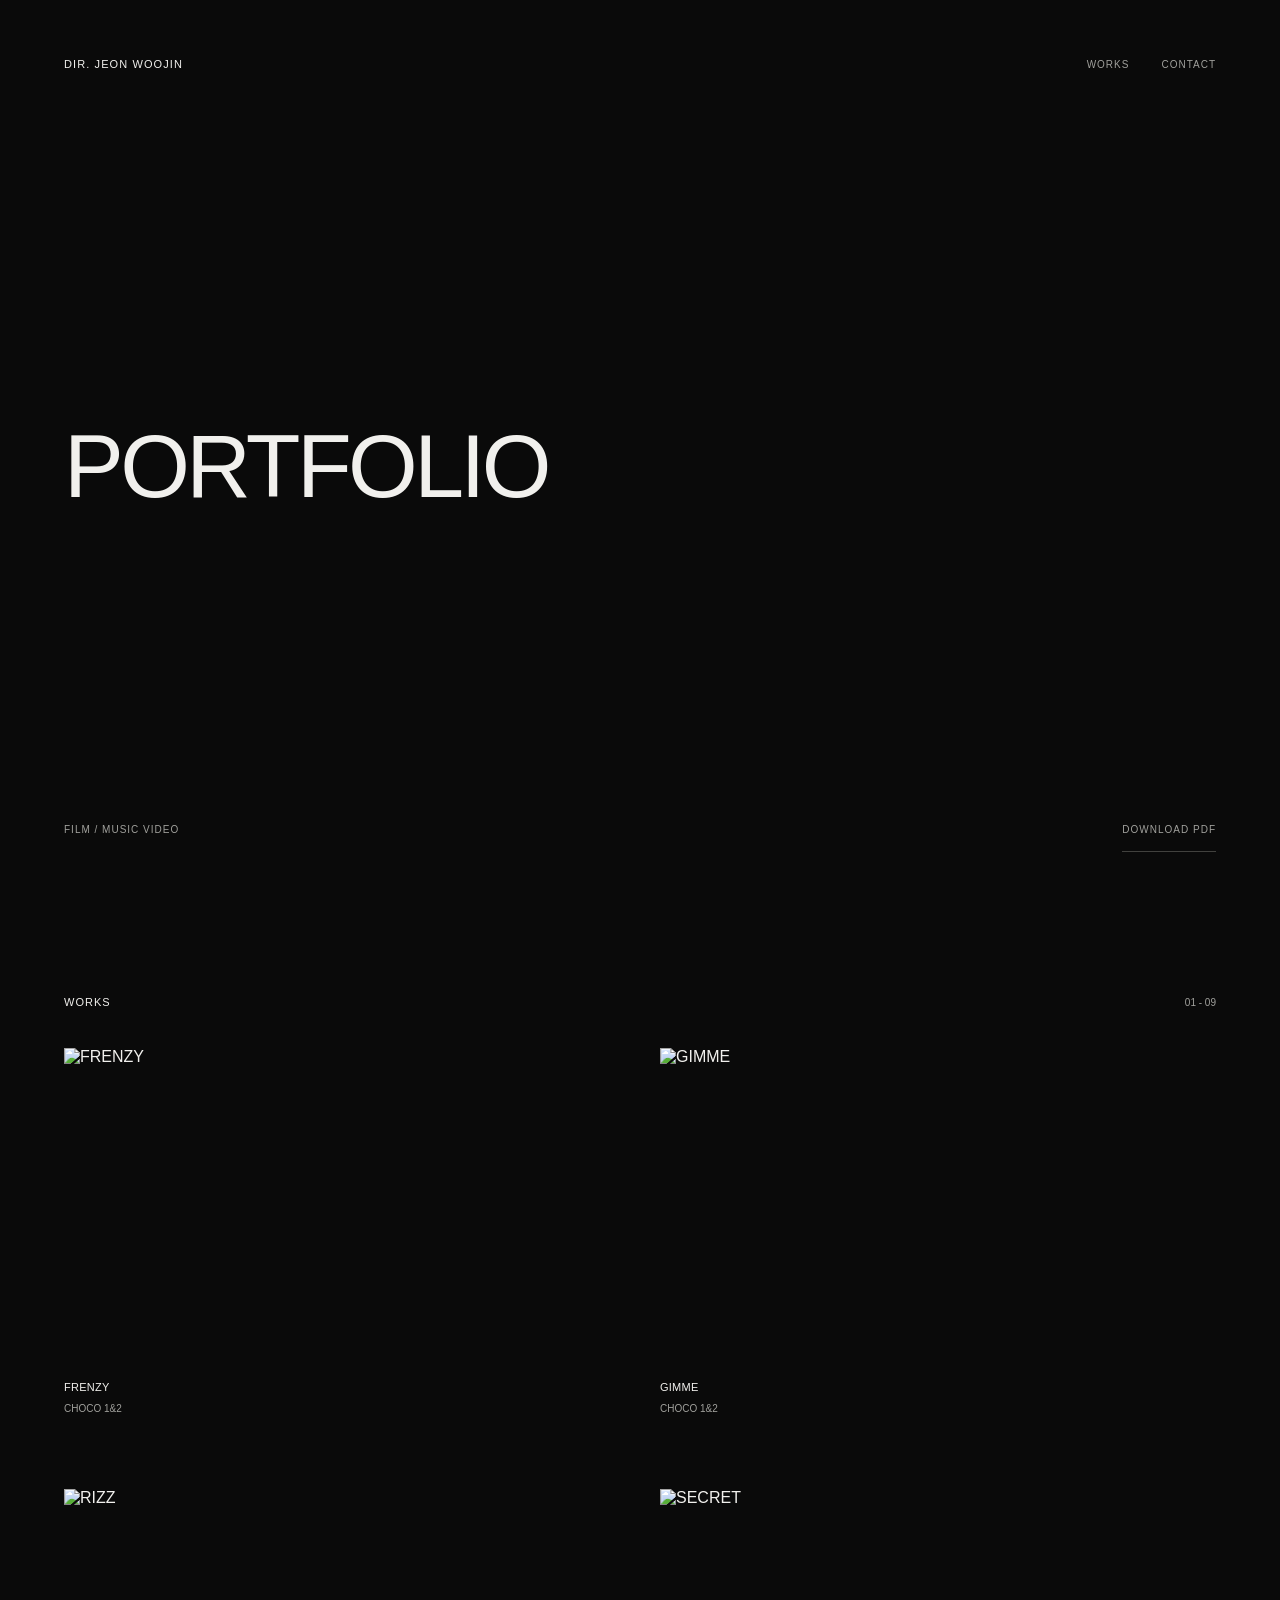
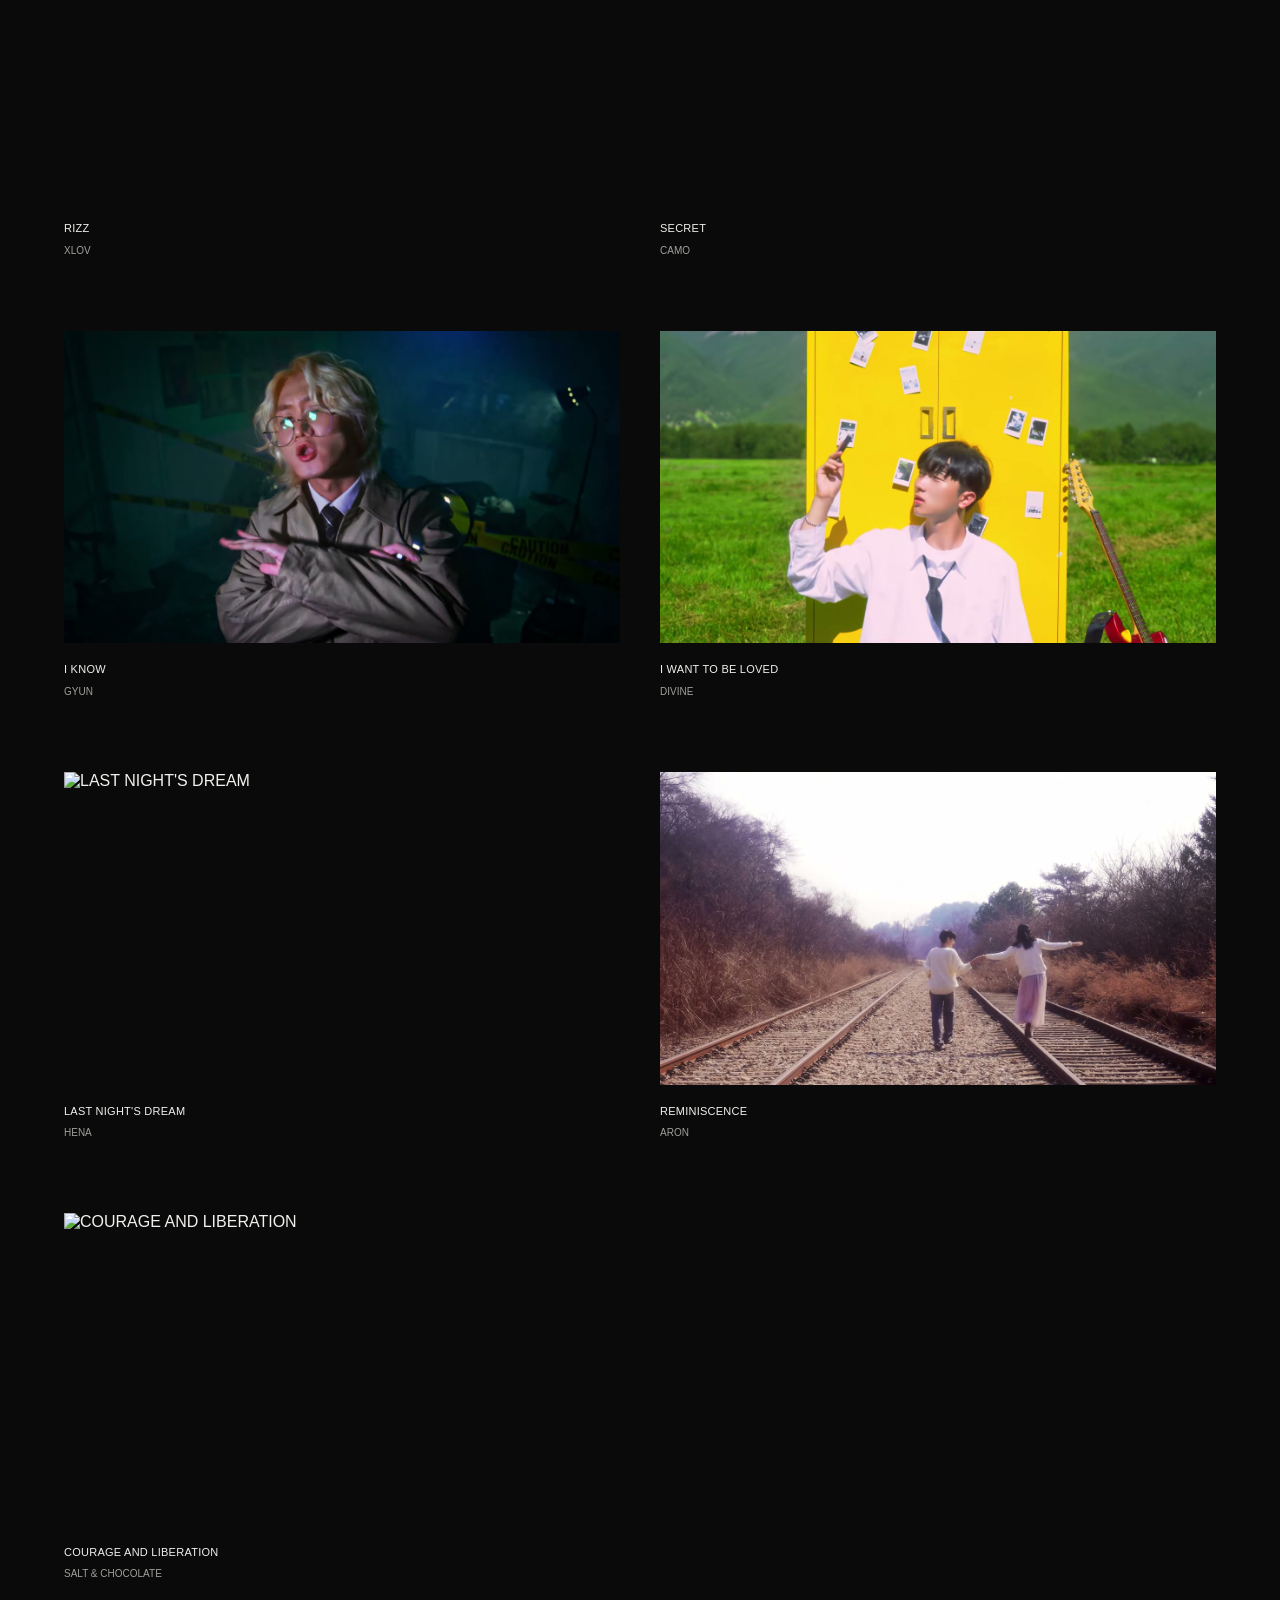
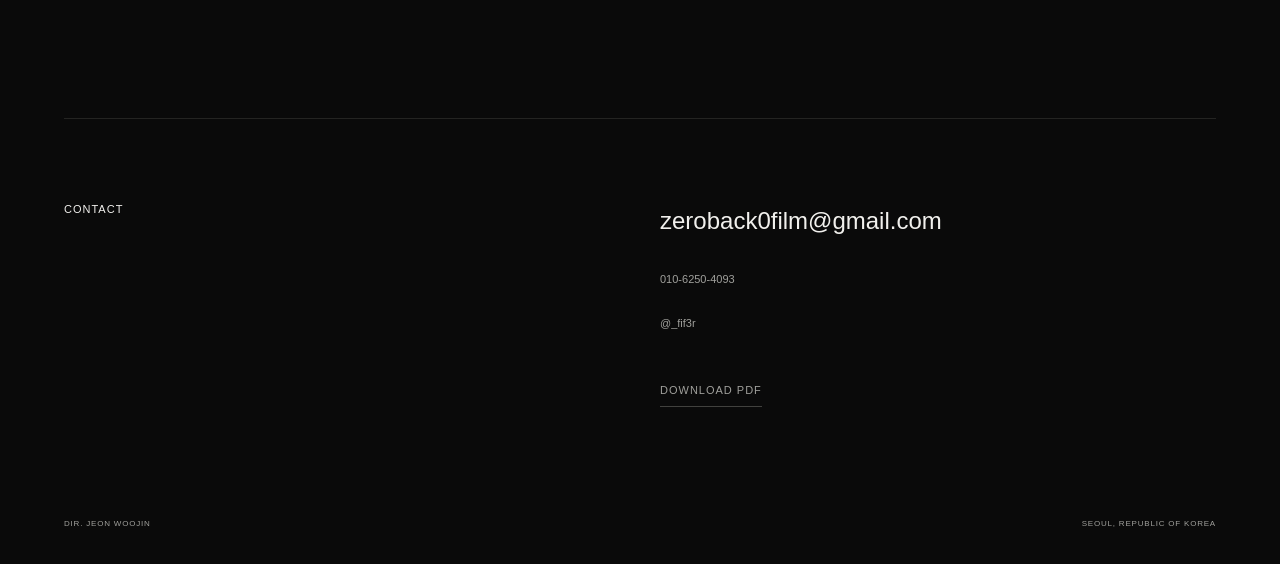
==== commit 8b6997eb: "Simplify portfolio cover title and reduce its scale" ====
--- a/index.html
+++ b/index.html
@@ -3,8 +3,8 @@
 <head>
   <meta charset="UTF-8" />
   <meta name="viewport" content="width=device-width, initial-scale=1" />
-  <title>SELECTED WORKS | DIR. JEON WOOJIN</title>
-  <meta name="description" content="Selected films and music videos by director Jeon Woojin. Watch the work and download the portfolio." />
+  <title>PORTFOLIO | DIR. JEON WOOJIN</title>
+  <meta name="description" content="Film and music video portfolio of director Jeon Woojin. Watch the work and download the portfolio." />
   <style>
     *, *::before, *::after { box-sizing: border-box; }
     html { scroll-behavior: smooth; scroll-padding-top: 32px; }
@@ -19,8 +19,7 @@
     nav { display: flex; gap: 32px; }
     nav a { min-height: 44px; display: inline-flex; align-items: center; font-size: 10px; letter-spacing: 1px; color: #a0a09c; }
     #hero { min-height: 100svh; min-height: 100vh; padding: 172px 64px 48px; display: flex; flex-direction: column; justify-content: center; position: relative; }
-    .hero-title { margin: auto 0; padding: 42px 0 90px; font-size: clamp(64px, 10.5vw, 144px); font-weight: 400; line-height: .99; letter-spacing: -.055em; }
-    .hero-title span { display: block; }
+    .hero-title { margin: auto 0; padding: 42px 0 90px; font-size: clamp(48px, 7vw, 96px); font-weight: 400; line-height: 1.05; letter-spacing: -.04em; }
     .hero-bottom { display: flex; align-items: center; justify-content: space-between; gap: 24px; }
     .hero-note, .pdf-link { font-size: 10px; font-weight: 400; letter-spacing: 1px; color: #a0a09c; line-height: 1.6; }
     .hero-note { margin: 0; }
@@ -49,7 +48,7 @@
       nav { gap: 20px; }
       nav a { font-size: 9px; letter-spacing: .5px; }
       #hero { padding: 124px 24px 32px; }
-      .hero-title { padding: 48px 0 72px; font-size: clamp(48px, 15vw, 96px); }
+      .hero-title { padding: 48px 0 72px; font-size: clamp(36px, 10vw, 56px); }
       .hero-note, .pdf-link { font-size: 8px; letter-spacing: .55px; }
       #work { padding: 72px 24px 96px; }
       .work-grid { grid-template-columns: 1fr; gap: 44px; }
@@ -62,15 +61,15 @@
   </style>
 </head>
 <body>
-  <a class="skip" href="#work">Skip to selected works</a>
+  <a class="skip" href="#work">Skip to works</a>
   <header class="site-header">
     <a class="identity" href="#hero">DIR. JEON WOOJIN</a>
     <nav aria-label="Main navigation"><a href="#work">WORKS</a><a href="#contact">CONTACT</a></nav>
   </header>
   <main>
-    <section id="hero" aria-label="Selected works cover">
-      <h1 class="hero-title"><span>SELECTED</span><span>WORKS</span></h1>
-      <div class="hero-bottom"><p class="hero-note">FILM / MUSIC VIDEO</p><a class="pdf-link" href="assets/portfolio/JEON-WOOJIN-Selected-Works.pdf" download="JEON-WOOJIN-Selected-Works.pdf" aria-label="Download DIR. JEON WOOJIN selected works PDF, 12 pages">DOWNLOAD PDF</a></div>
+    <section id="hero" aria-label="Portfolio cover">
+      <h1 class="hero-title">PORTFOLIO</h1>
+      <div class="hero-bottom"><p class="hero-note">FILM / MUSIC VIDEO</p><a class="pdf-link" href="assets/portfolio/JEON-WOOJIN-Portfolio.pdf" download="JEON-WOOJIN-Portfolio.pdf" aria-label="Download DIR. JEON WOOJIN portfolio PDF, 12 pages">DOWNLOAD PDF</a></div>
     </section>
     <section id="work" aria-labelledby="works-heading">
       <div class="section-heading"><h2 id="works-heading">WORKS</h2><span>01 - 09</span></div>
@@ -119,7 +118,7 @@
         <a class="contact-email" href="mailto:zeroback0film@gmail.com">zeroback0film@gmail.com</a>
         <a href="tel:+821062504093">010-6250-4093</a>
         <a href="https://www.instagram.com/_fif3r/" target="_blank" rel="noopener noreferrer">@_fif3r</a>
-        <a class="pdf-link" href="assets/portfolio/JEON-WOOJIN-Selected-Works.pdf" download="JEON-WOOJIN-Selected-Works.pdf" aria-label="Download DIR. JEON WOOJIN selected works PDF, 12 pages">DOWNLOAD PDF</a>
+        <a class="pdf-link" href="assets/portfolio/JEON-WOOJIN-Portfolio.pdf" download="JEON-WOOJIN-Portfolio.pdf" aria-label="Download DIR. JEON WOOJIN portfolio PDF, 12 pages">DOWNLOAD PDF</a>
       </div>
     </section>
   </main>
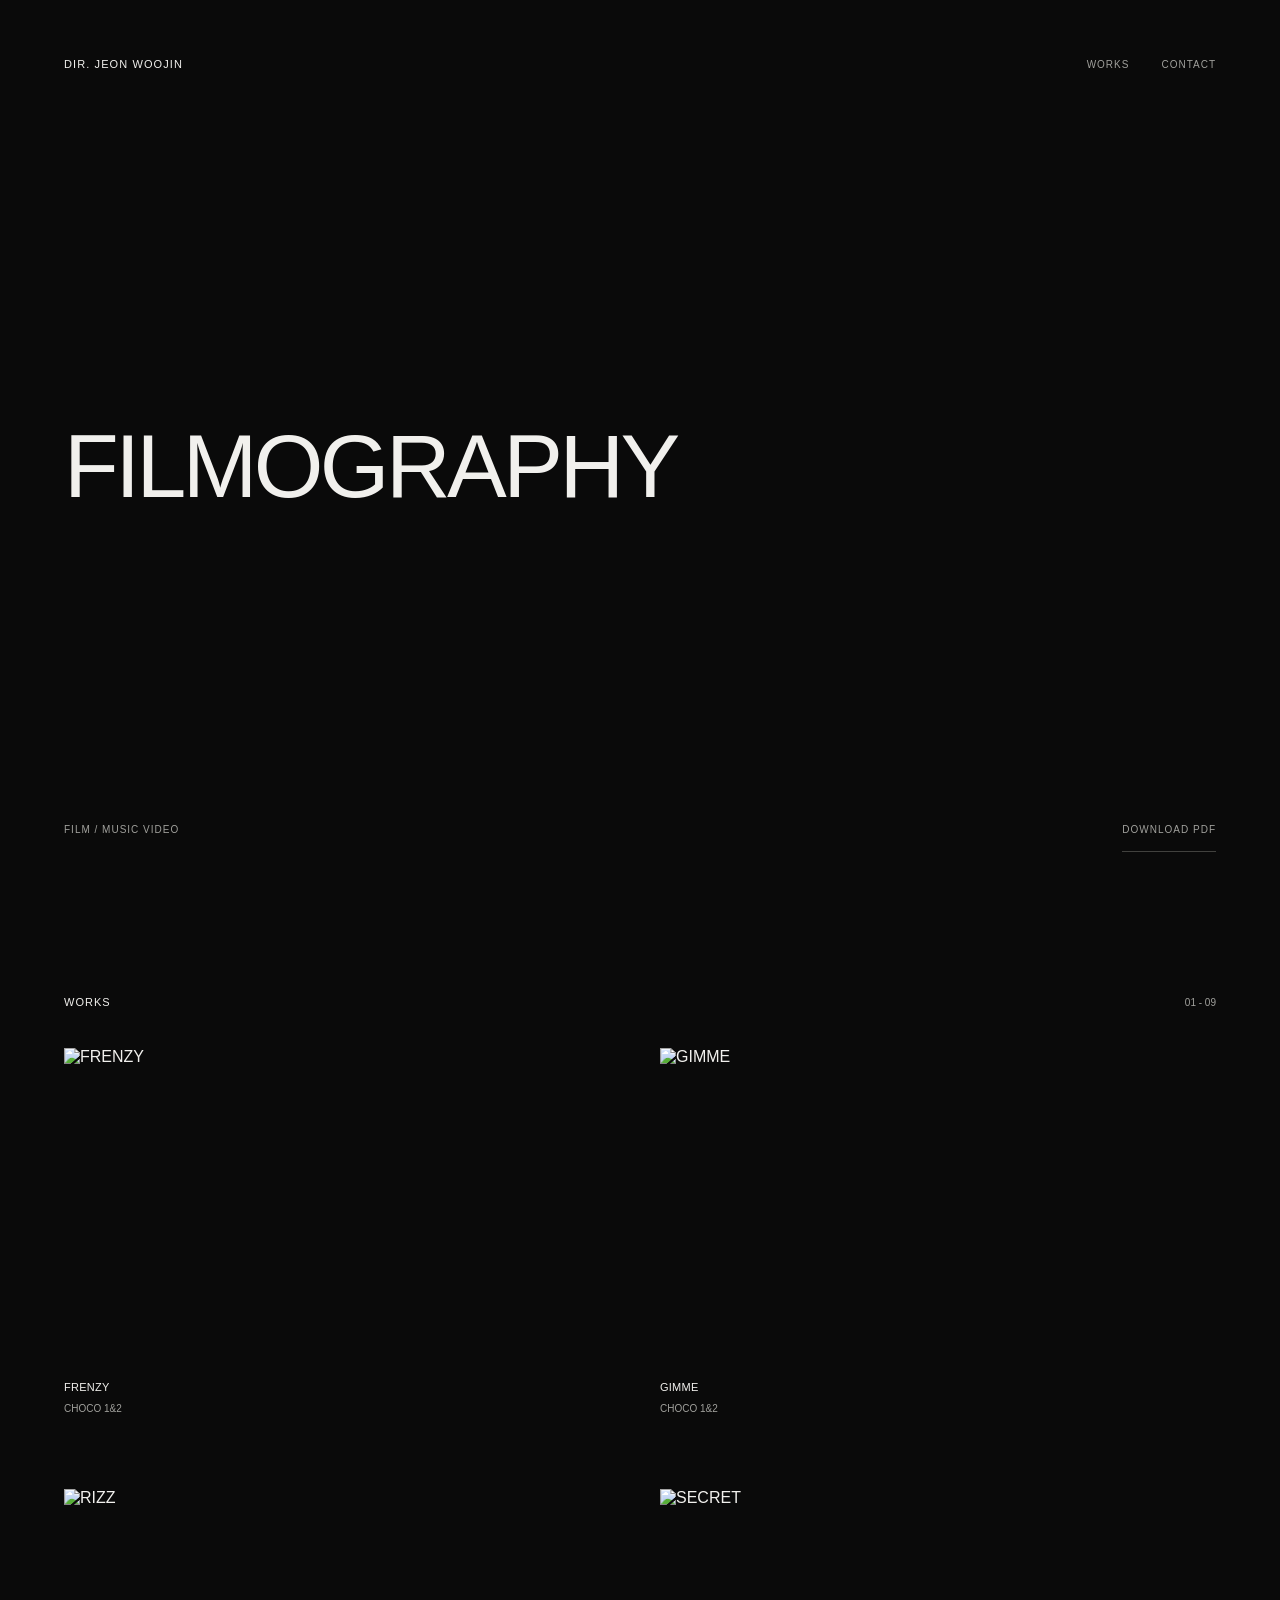
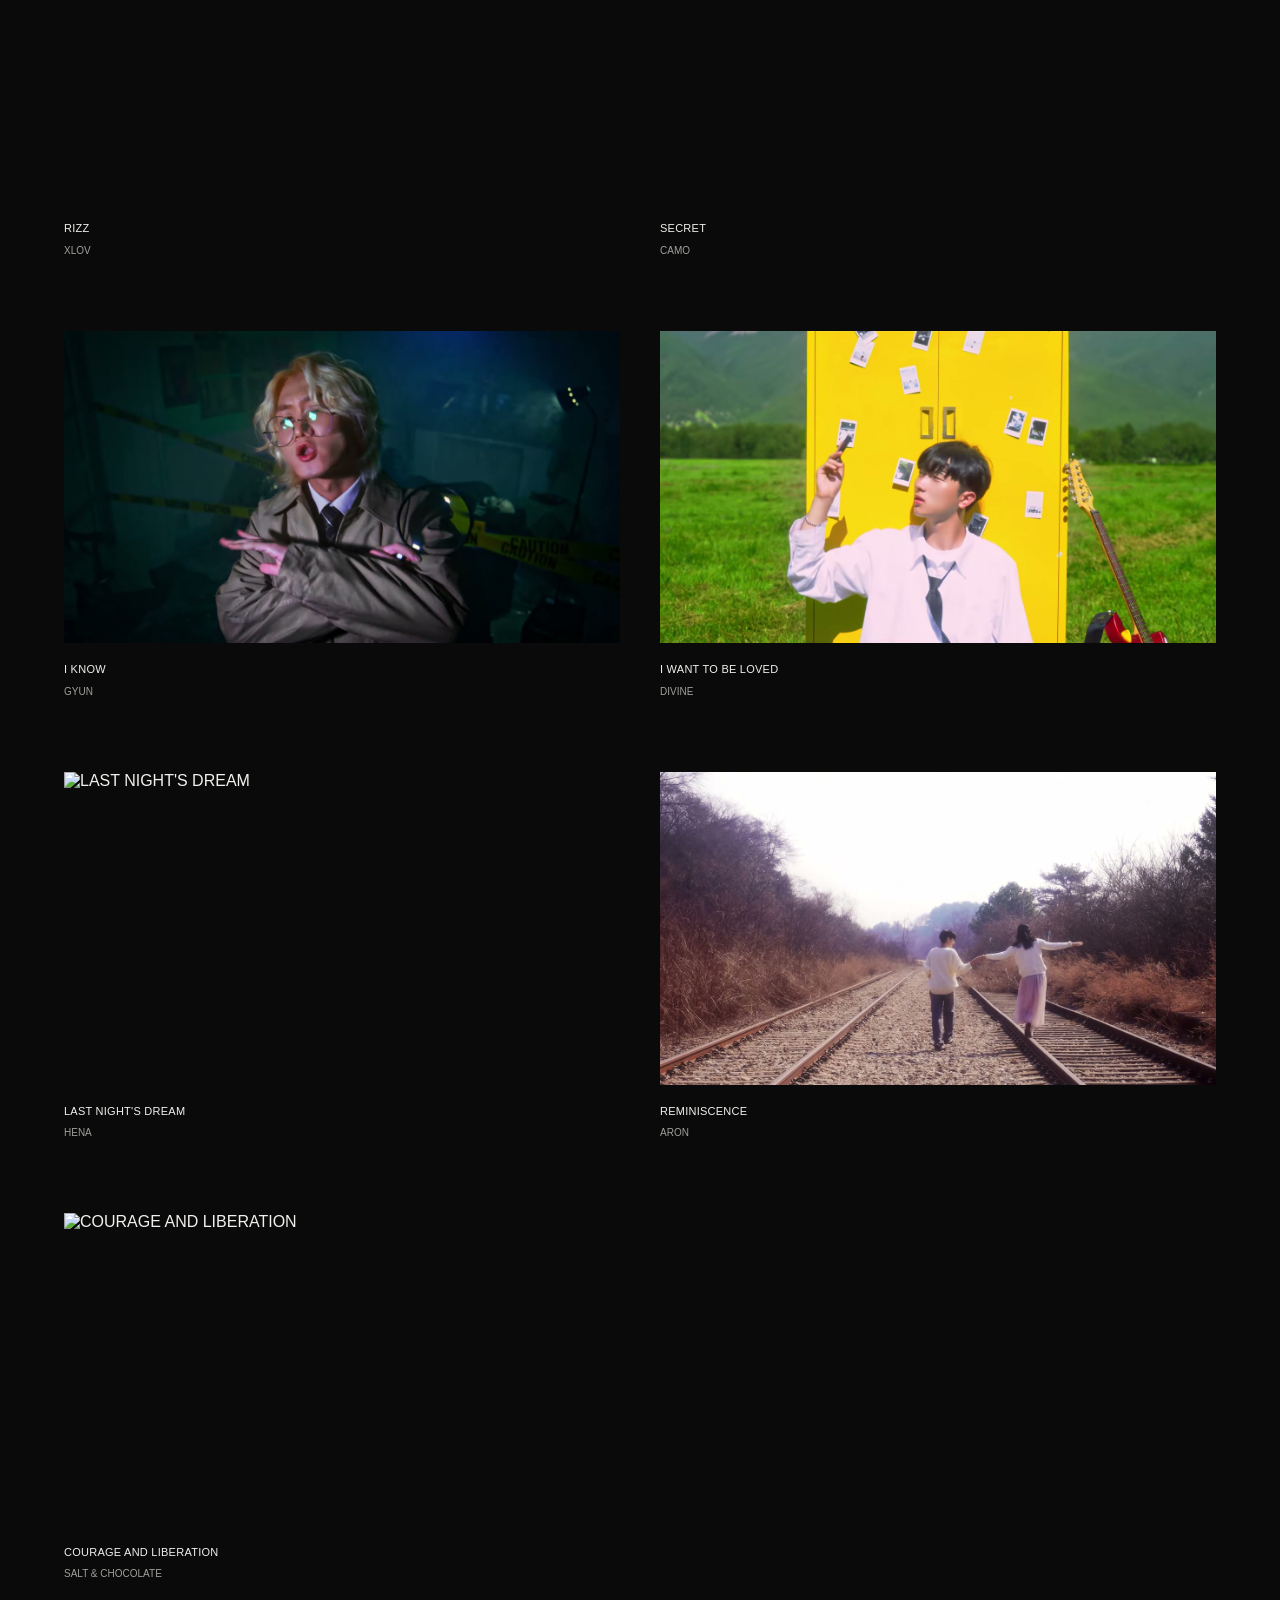
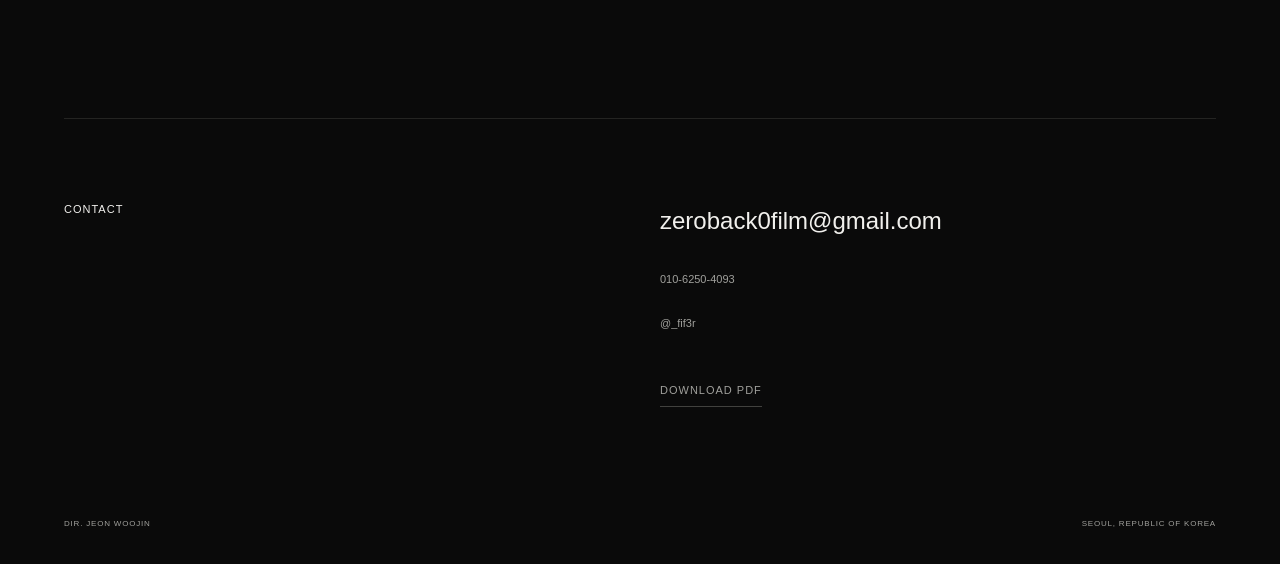
==== commit aa2ba246: "Use FILMOGRAPHY as the portfolio cover title" ====
--- a/index.html
+++ b/index.html
@@ -3,7 +3,7 @@
 <head>
   <meta charset="UTF-8" />
   <meta name="viewport" content="width=device-width, initial-scale=1" />
-  <title>PORTFOLIO | DIR. JEON WOOJIN</title>
+  <title>FILMOGRAPHY | DIR. JEON WOOJIN</title>
   <meta name="description" content="Film and music video portfolio of director Jeon Woojin. Watch the work and download the portfolio." />
   <style>
     *, *::before, *::after { box-sizing: border-box; }
@@ -67,8 +67,8 @@
     <nav aria-label="Main navigation"><a href="#work">WORKS</a><a href="#contact">CONTACT</a></nav>
   </header>
   <main>
-    <section id="hero" aria-label="Portfolio cover">
-      <h1 class="hero-title">PORTFOLIO</h1>
+    <section id="hero" aria-label="Filmography cover">
+      <h1 class="hero-title">FILMOGRAPHY</h1>
       <div class="hero-bottom"><p class="hero-note">FILM / MUSIC VIDEO</p><a class="pdf-link" href="assets/portfolio/JEON-WOOJIN-Portfolio.pdf" download="JEON-WOOJIN-Portfolio.pdf" aria-label="Download DIR. JEON WOOJIN portfolio PDF, 12 pages">DOWNLOAD PDF</a></div>
     </section>
     <section id="work" aria-labelledby="works-heading">
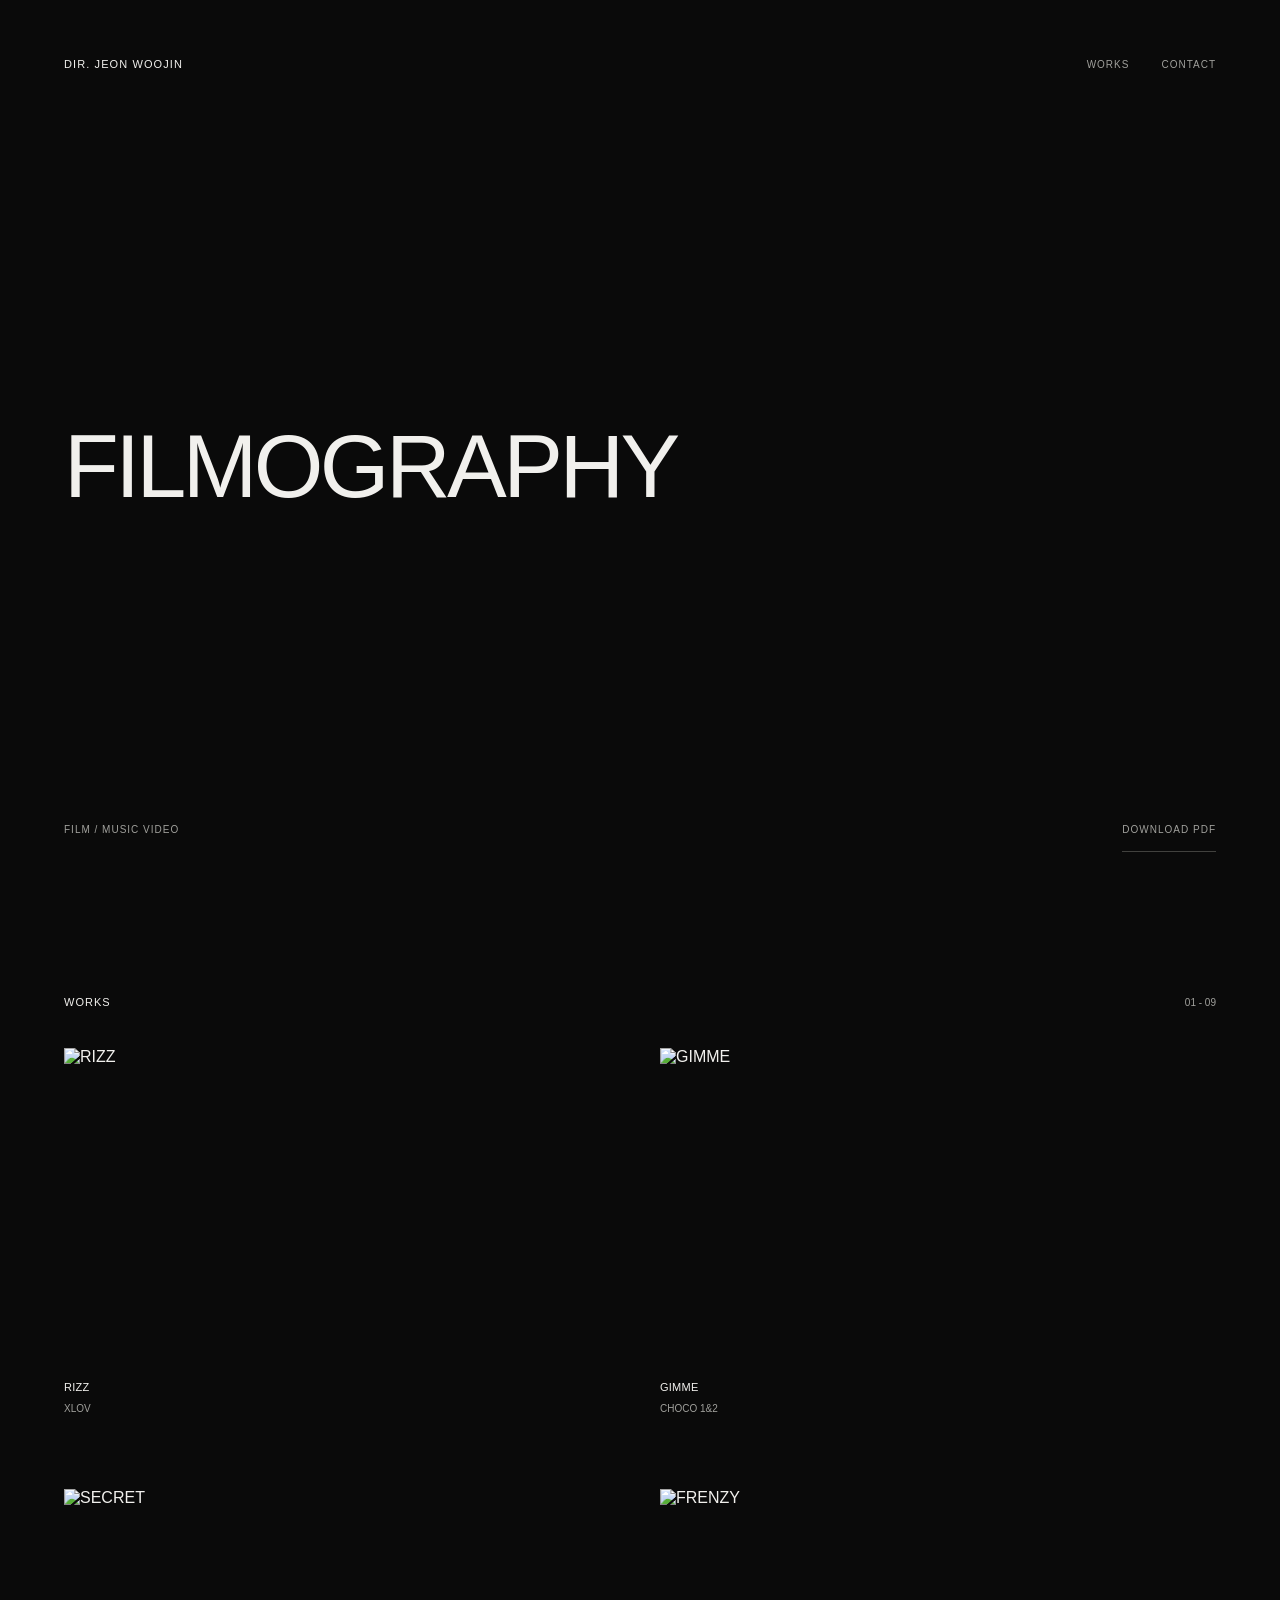
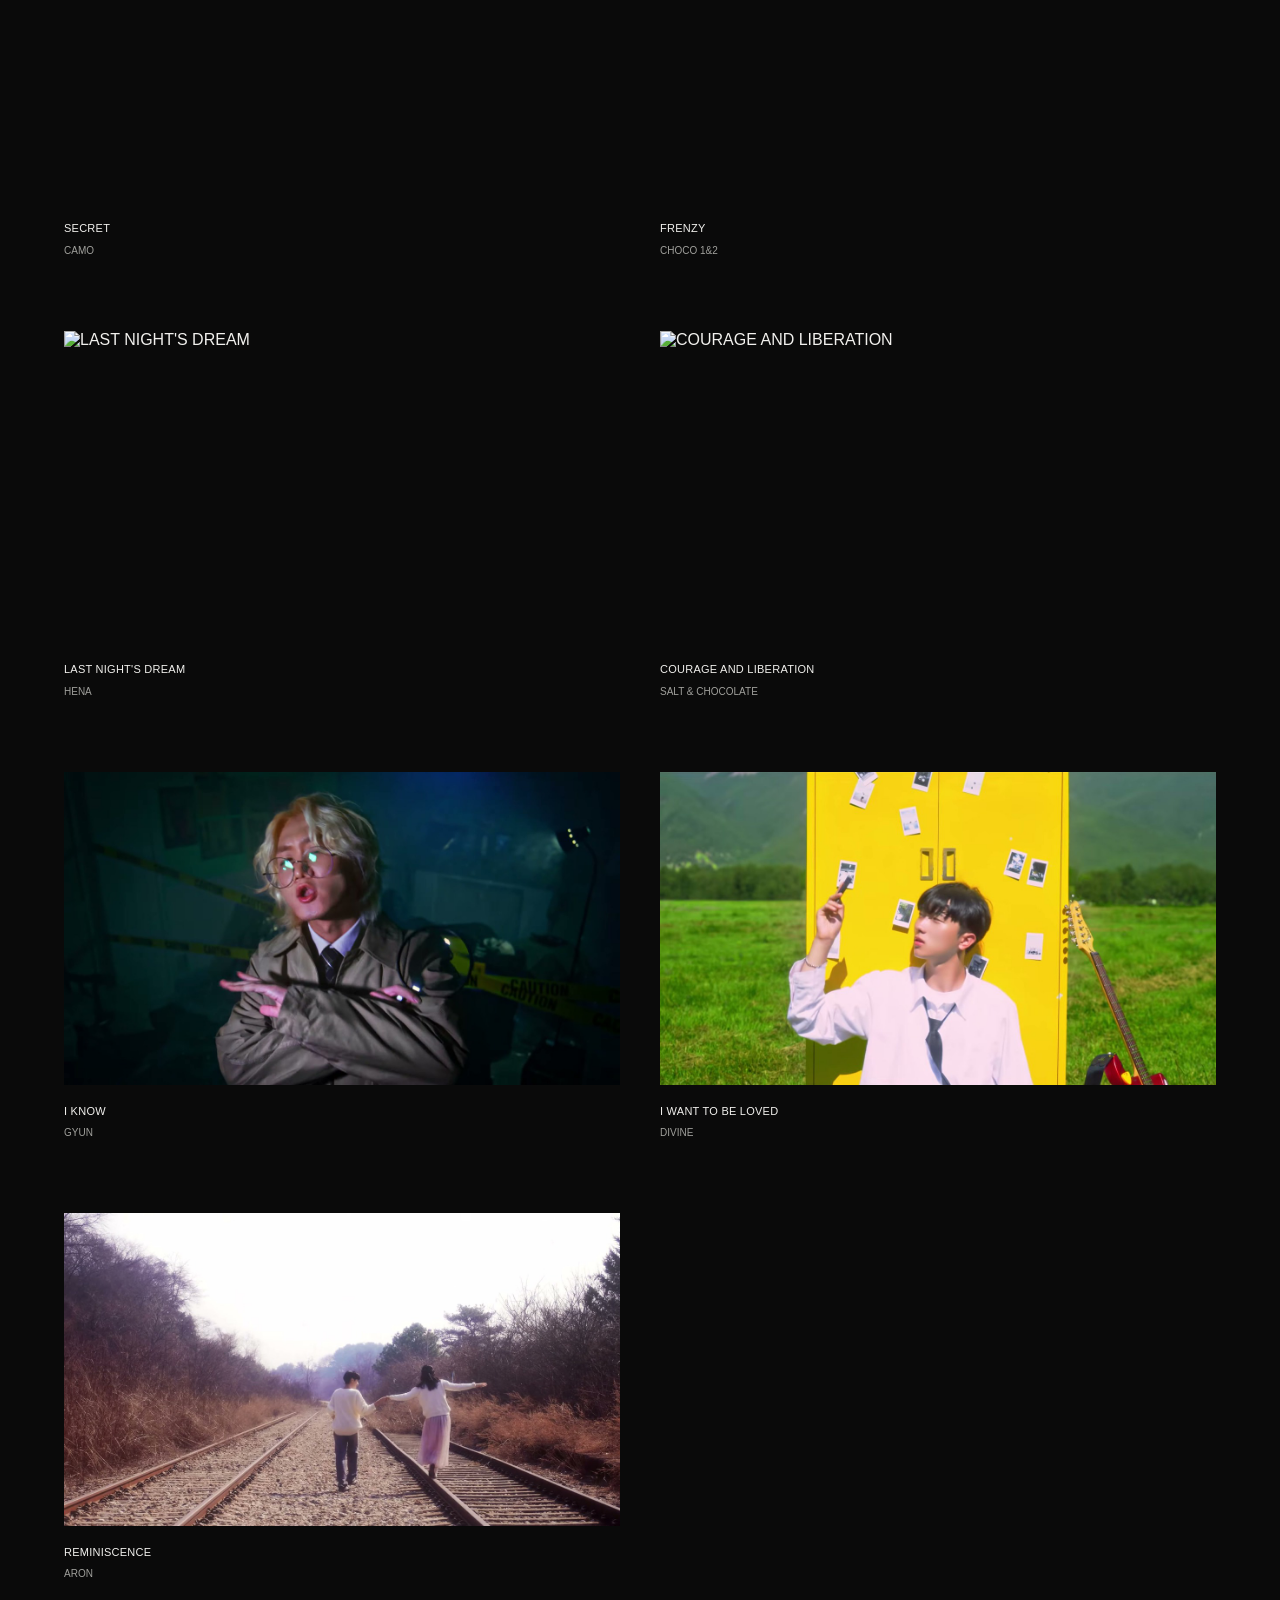
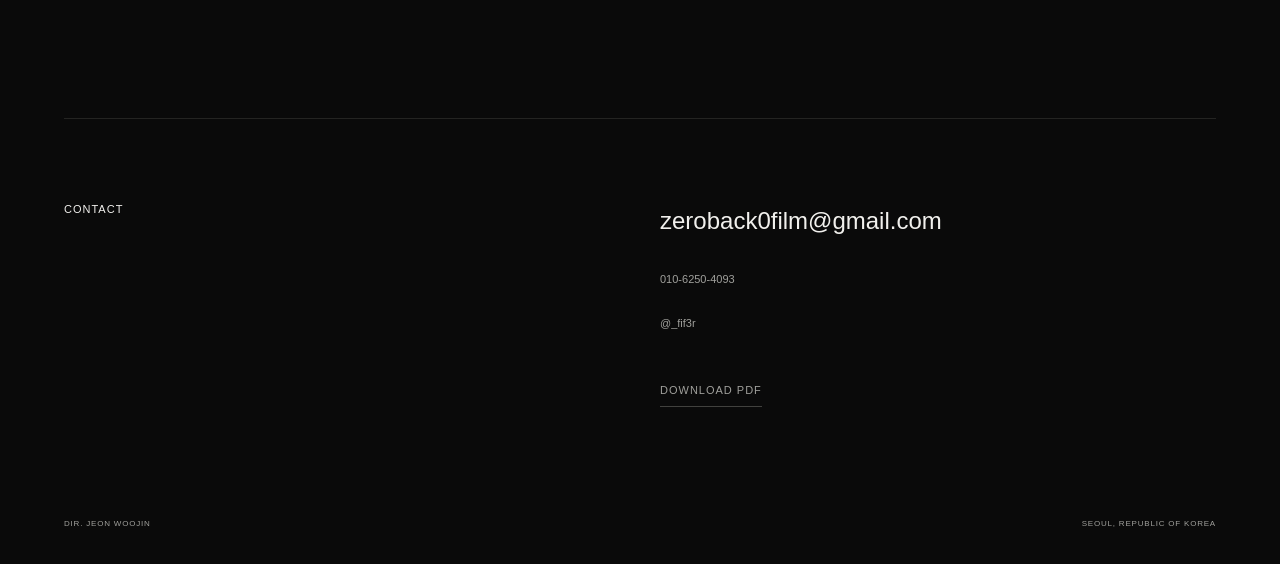
==== commit 9bf3bb94: "Reorder filmography and add a nine-film index with alternate stills" ====
--- a/index.html
+++ b/index.html
@@ -74,21 +74,29 @@
     <section id="work" aria-labelledby="works-heading">
       <div class="section-heading"><h2 id="works-heading">WORKS</h2><span>01 - 09</span></div>
       <div class="work-grid">
-      <a class="grid-cell" href="https://www.youtube.com/watch?v=tDKjrHeuyOw" target="_blank" rel="noopener noreferrer" aria-label="Watch FRENZY by CHOCO 1&amp;2">
-        <img src="https://img.youtube.com/vi/tDKjrHeuyOw/maxresdefault.jpg" alt="FRENZY" width="1280" height="720" loading="lazy" decoding="async" />
-        <div class="work-caption"><h3 class="work-title">FRENZY</h3><p class="work-artist">CHOCO 1&amp;2</p></div>
+      <a class="grid-cell" href="https://www.youtube.com/watch?v=NCuFonpf-qk" target="_blank" rel="noopener noreferrer" aria-label="Watch RIZZ by XLOV">
+        <img src="https://img.youtube.com/vi/NCuFonpf-qk/maxresdefault.jpg" alt="RIZZ" width="1280" height="720" loading="lazy" decoding="async" />
+        <div class="work-caption"><h3 class="work-title">RIZZ</h3><p class="work-artist">XLOV</p></div>
       </a>
       <a class="grid-cell" href="https://www.youtube.com/watch?v=pIfScZGDNsc" target="_blank" rel="noopener noreferrer" aria-label="Watch GIMME by CHOCO 1&amp;2">
         <img src="https://img.youtube.com/vi/pIfScZGDNsc/maxresdefault.jpg" alt="GIMME" width="1280" height="720" loading="lazy" decoding="async" />
         <div class="work-caption"><h3 class="work-title">GIMME</h3><p class="work-artist">CHOCO 1&amp;2</p></div>
       </a>
-      <a class="grid-cell" href="https://www.youtube.com/watch?v=NCuFonpf-qk" target="_blank" rel="noopener noreferrer" aria-label="Watch RIZZ by XLOV">
-        <img src="https://img.youtube.com/vi/NCuFonpf-qk/maxresdefault.jpg" alt="RIZZ" width="1280" height="720" loading="lazy" decoding="async" />
-        <div class="work-caption"><h3 class="work-title">RIZZ</h3><p class="work-artist">XLOV</p></div>
-      </a>
       <a class="grid-cell" href="https://www.youtube.com/watch?v=b7-vel_KNAc" target="_blank" rel="noopener noreferrer" aria-label="Watch SECRET by CAMO">
         <img src="https://img.youtube.com/vi/b7-vel_KNAc/maxresdefault.jpg" alt="SECRET" width="1280" height="720" loading="lazy" decoding="async" />
         <div class="work-caption"><h3 class="work-title">SECRET</h3><p class="work-artist">CAMO</p></div>
+      </a>
+      <a class="grid-cell" href="https://www.youtube.com/watch?v=tDKjrHeuyOw" target="_blank" rel="noopener noreferrer" aria-label="Watch FRENZY by CHOCO 1&amp;2">
+        <img src="https://img.youtube.com/vi/tDKjrHeuyOw/maxresdefault.jpg" alt="FRENZY" width="1280" height="720" loading="lazy" decoding="async" />
+        <div class="work-caption"><h3 class="work-title">FRENZY</h3><p class="work-artist">CHOCO 1&amp;2</p></div>
+      </a>
+      <a class="grid-cell" href="https://www.youtube.com/watch?v=xldY7xZUmwI" target="_blank" rel="noopener noreferrer" aria-label="Watch LAST NIGHT&#x27;S DREAM by HENA">
+        <img src="https://img.youtube.com/vi/xldY7xZUmwI/maxresdefault.jpg" alt="LAST NIGHT&#x27;S DREAM" width="1280" height="720" loading="lazy" decoding="async" />
+        <div class="work-caption"><h3 class="work-title">LAST NIGHT&#x27;S DREAM</h3><p class="work-artist">HENA</p></div>
+      </a>
+      <a class="grid-cell" href="https://www.youtube.com/watch?v=9CsUWavWaGU" target="_blank" rel="noopener noreferrer" aria-label="Watch COURAGE AND LIBERATION by SALT &amp; CHOCOLATE">
+        <img src="https://img.youtube.com/vi/9CsUWavWaGU/maxresdefault.jpg" alt="COURAGE AND LIBERATION" width="1280" height="720" loading="lazy" decoding="async" />
+        <div class="work-caption"><h3 class="work-title">COURAGE AND LIBERATION</h3><p class="work-artist">SALT &amp; CHOCOLATE</p></div>
       </a>
       <a class="grid-cell" href="https://www.youtube.com/watch?v=KsAwkCQV-lU" target="_blank" rel="noopener noreferrer" aria-label="Watch I KNOW by GYUN">
         <img src="assets/thumbnails/i-know.jpg" alt="I KNOW" width="1280" height="720" loading="lazy" decoding="async" />
@@ -98,17 +106,9 @@
         <img src="assets/thumbnails/i-want-to-be-loved.jpg" alt="I WANT TO BE LOVED" width="1280" height="720" loading="lazy" decoding="async" />
         <div class="work-caption"><h3 class="work-title">I WANT TO BE LOVED</h3><p class="work-artist">DIVINE</p></div>
       </a>
-      <a class="grid-cell" href="https://www.youtube.com/watch?v=xldY7xZUmwI" target="_blank" rel="noopener noreferrer" aria-label="Watch LAST NIGHT&#x27;S DREAM by HENA">
-        <img src="https://img.youtube.com/vi/xldY7xZUmwI/maxresdefault.jpg" alt="LAST NIGHT&#x27;S DREAM" width="1280" height="720" loading="lazy" decoding="async" />
-        <div class="work-caption"><h3 class="work-title">LAST NIGHT&#x27;S DREAM</h3><p class="work-artist">HENA</p></div>
-      </a>
       <a class="grid-cell" href="https://www.youtube.com/watch?v=O4o-ooySCUw" target="_blank" rel="noopener noreferrer" aria-label="Watch REMINISCENCE by ARON">
         <img src="assets/thumbnails/hoisang.jpg" alt="REMINISCENCE" width="1280" height="720" loading="lazy" decoding="async" />
         <div class="work-caption"><h3 class="work-title">REMINISCENCE</h3><p class="work-artist">ARON</p></div>
-      </a>
-      <a class="grid-cell" href="https://www.youtube.com/watch?v=9CsUWavWaGU" target="_blank" rel="noopener noreferrer" aria-label="Watch COURAGE AND LIBERATION by SALT &amp; CHOCOLATE">
-        <img src="https://img.youtube.com/vi/9CsUWavWaGU/maxresdefault.jpg" alt="COURAGE AND LIBERATION" width="1280" height="720" loading="lazy" decoding="async" />
-        <div class="work-caption"><h3 class="work-title">COURAGE AND LIBERATION</h3><p class="work-artist">SALT &amp; CHOCOLATE</p></div>
       </a>
       </div>
     </section>
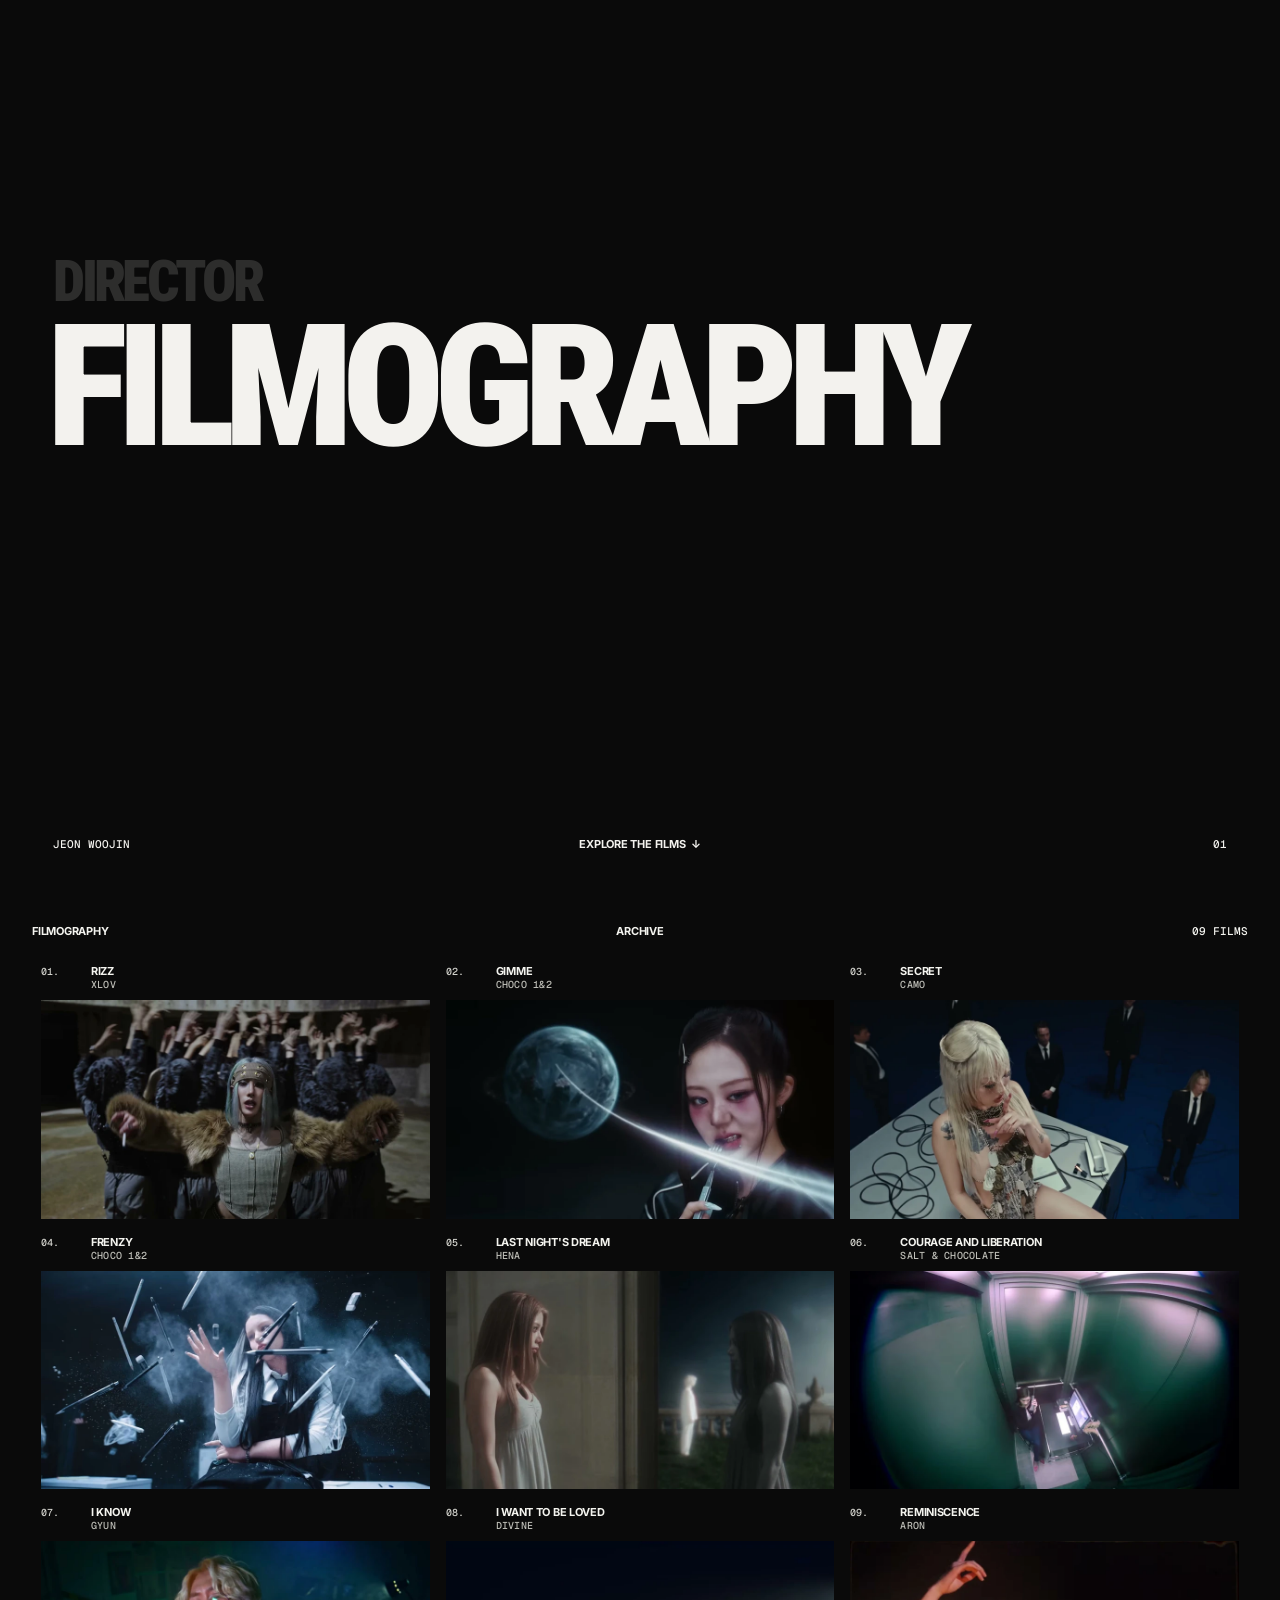
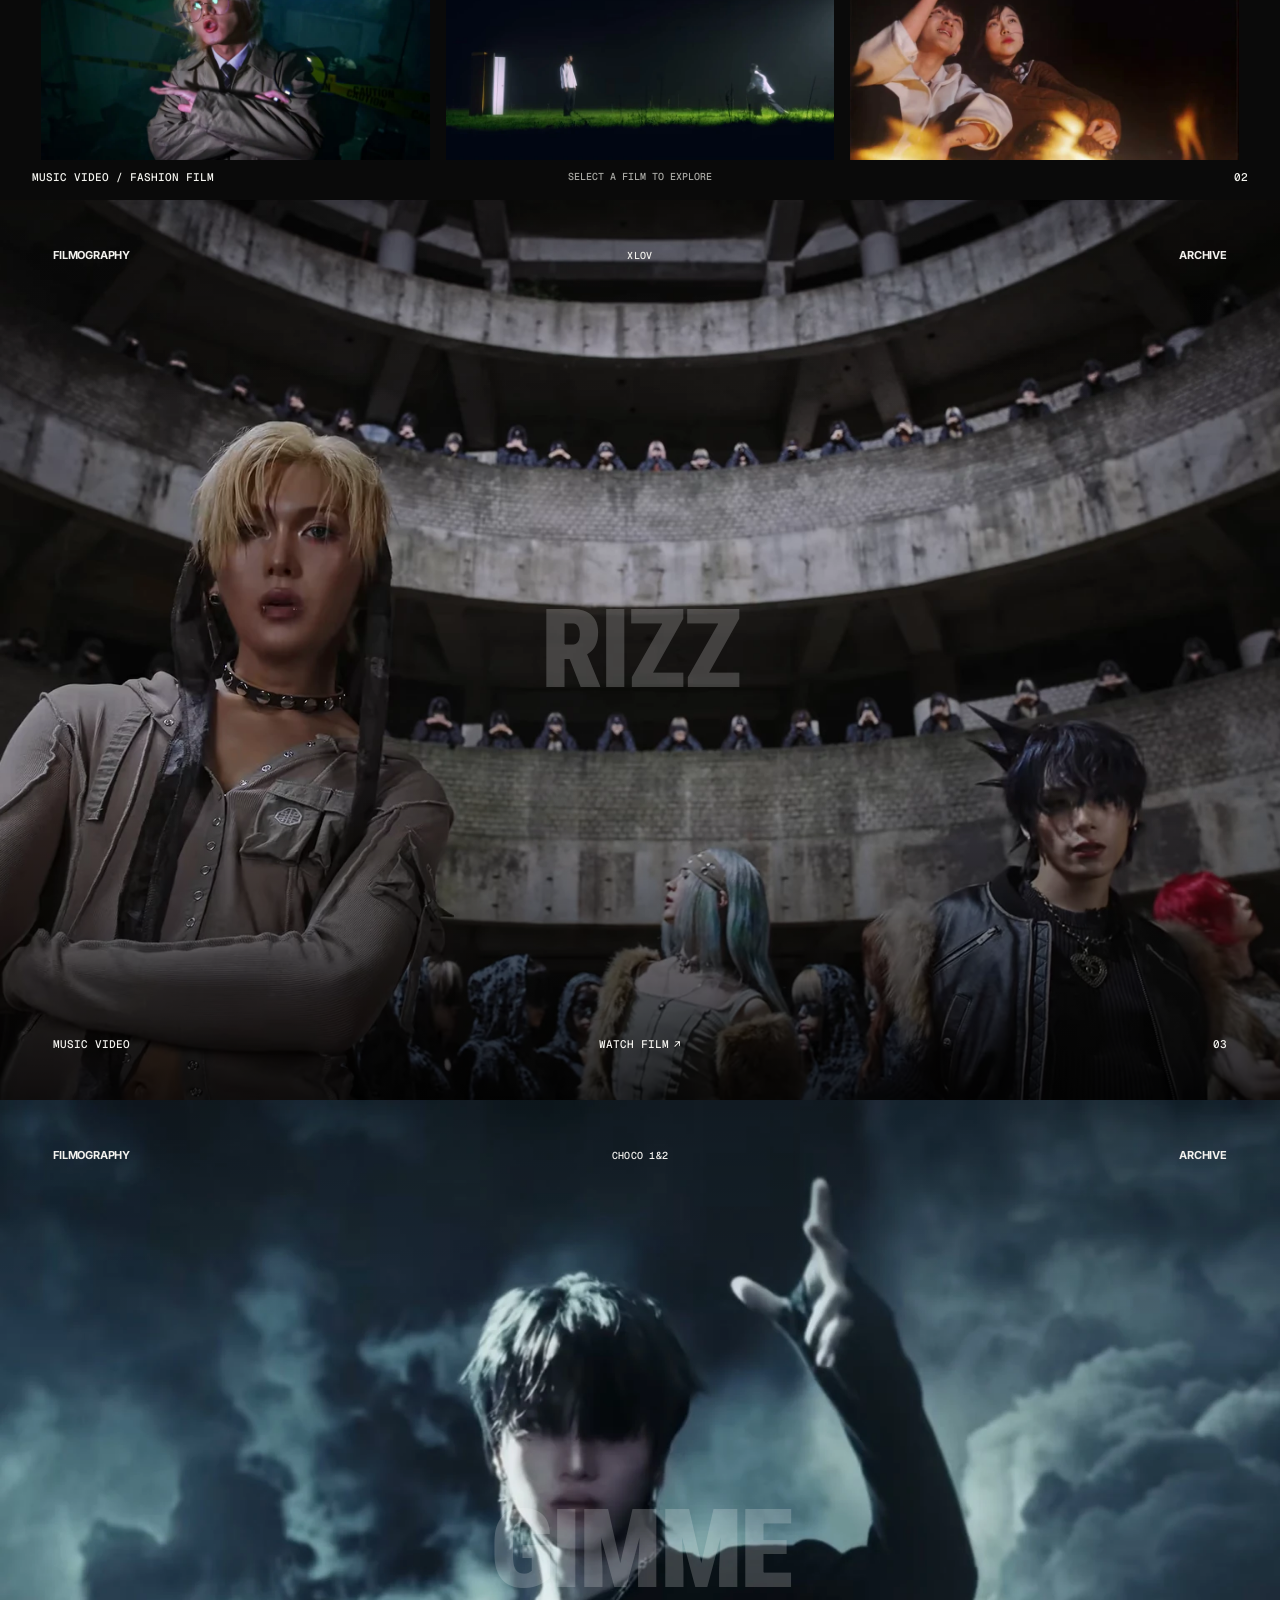
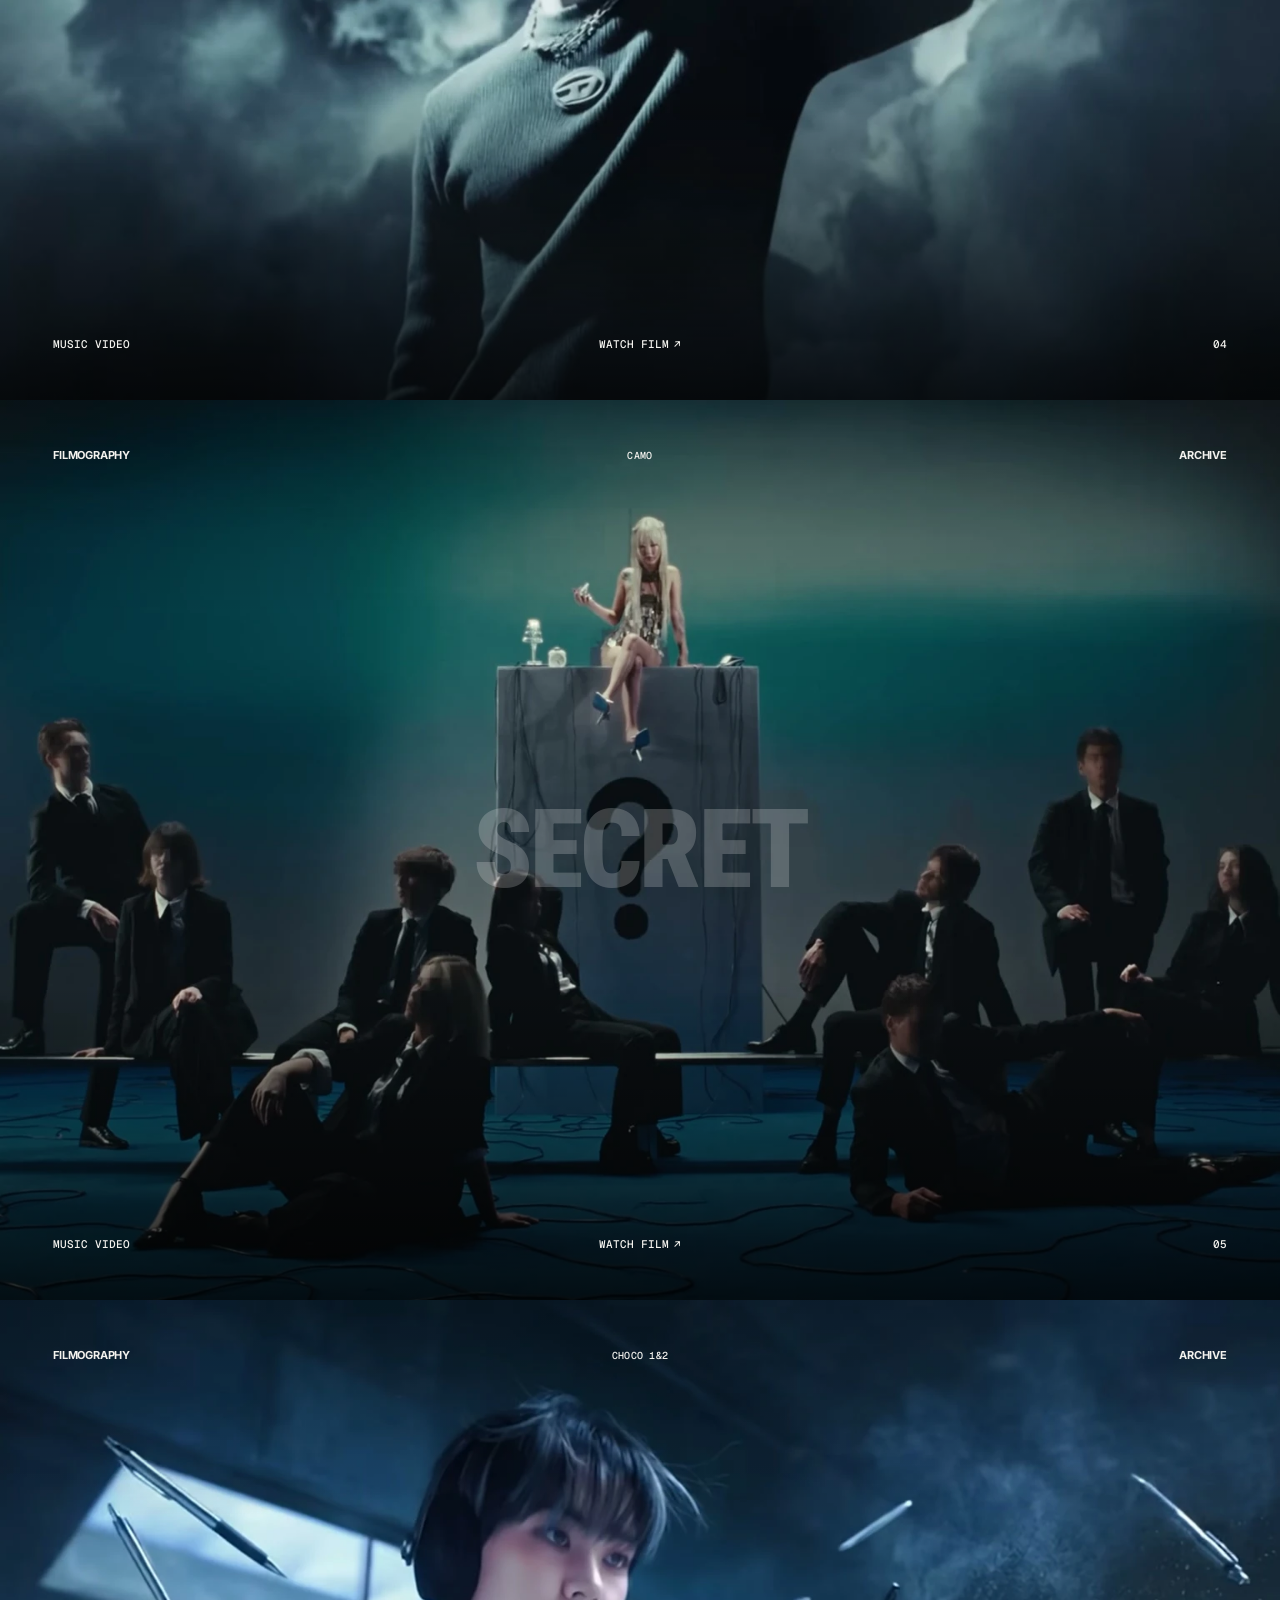
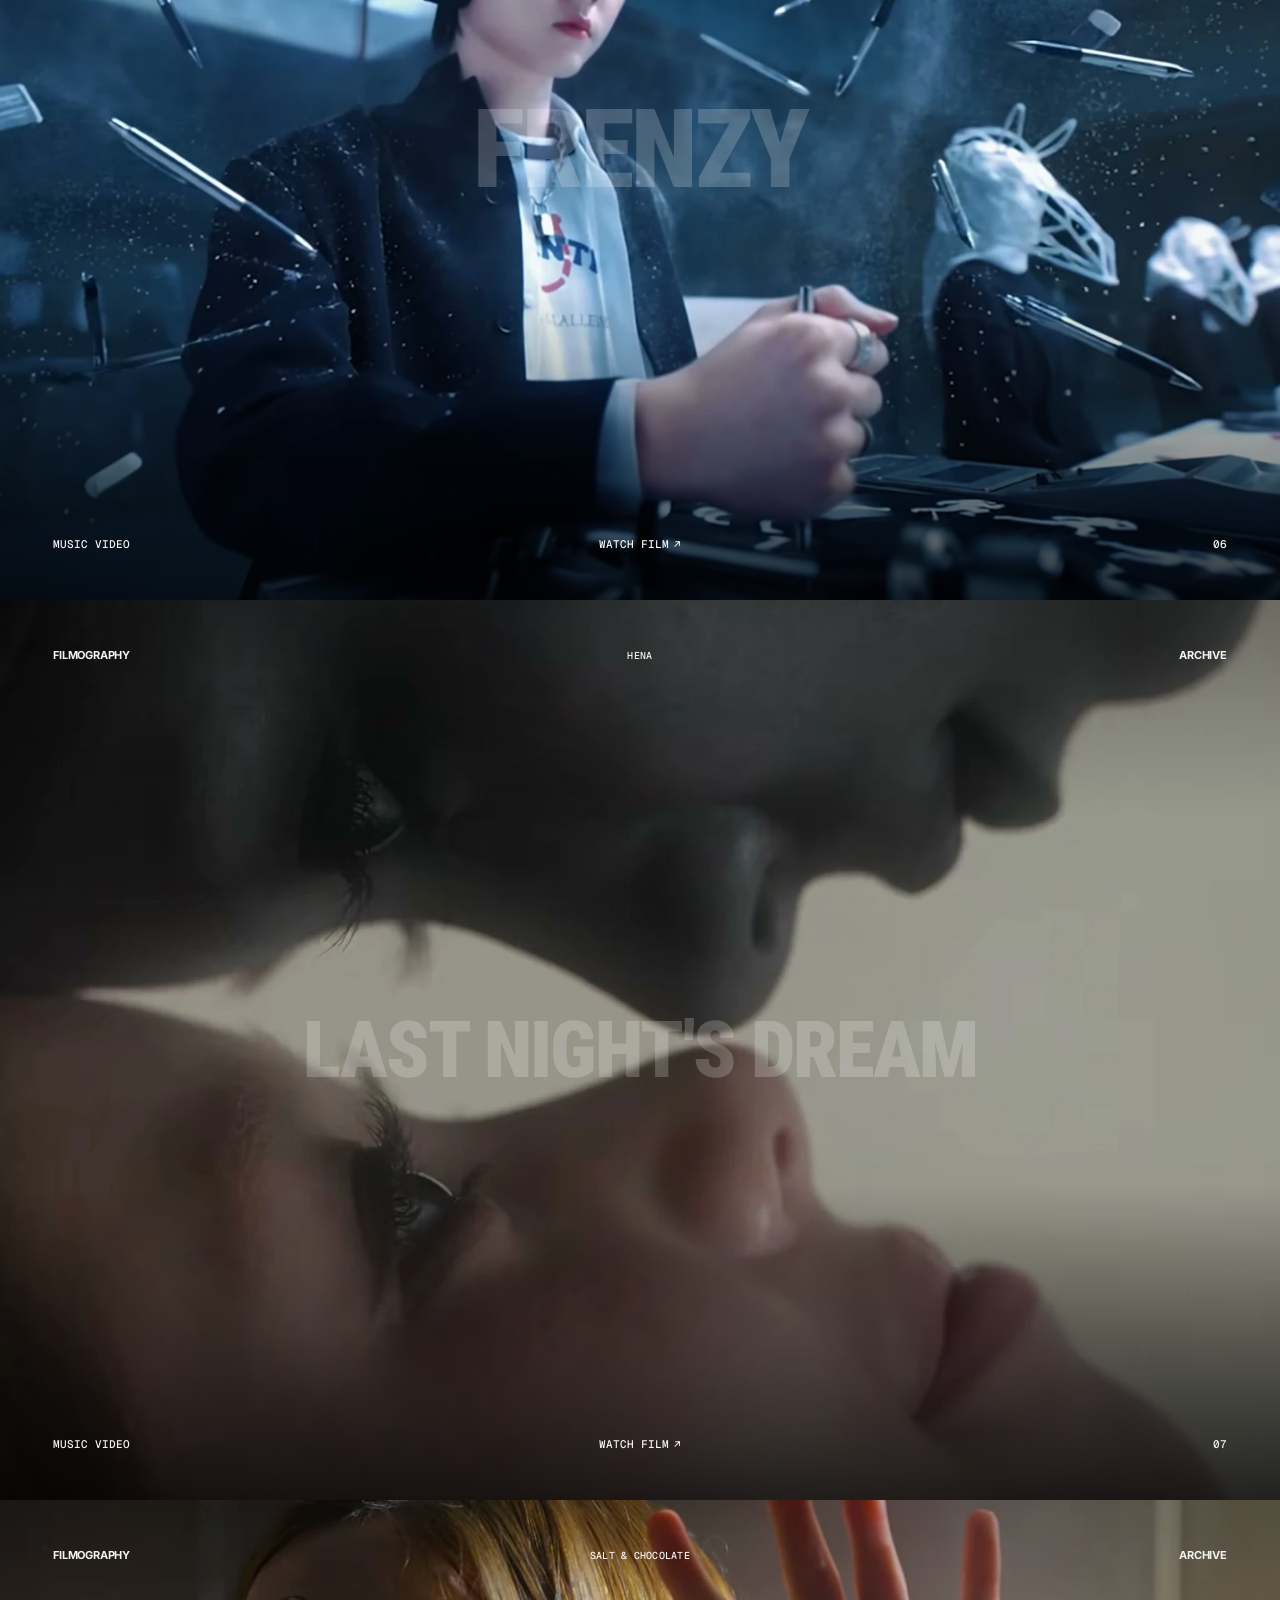
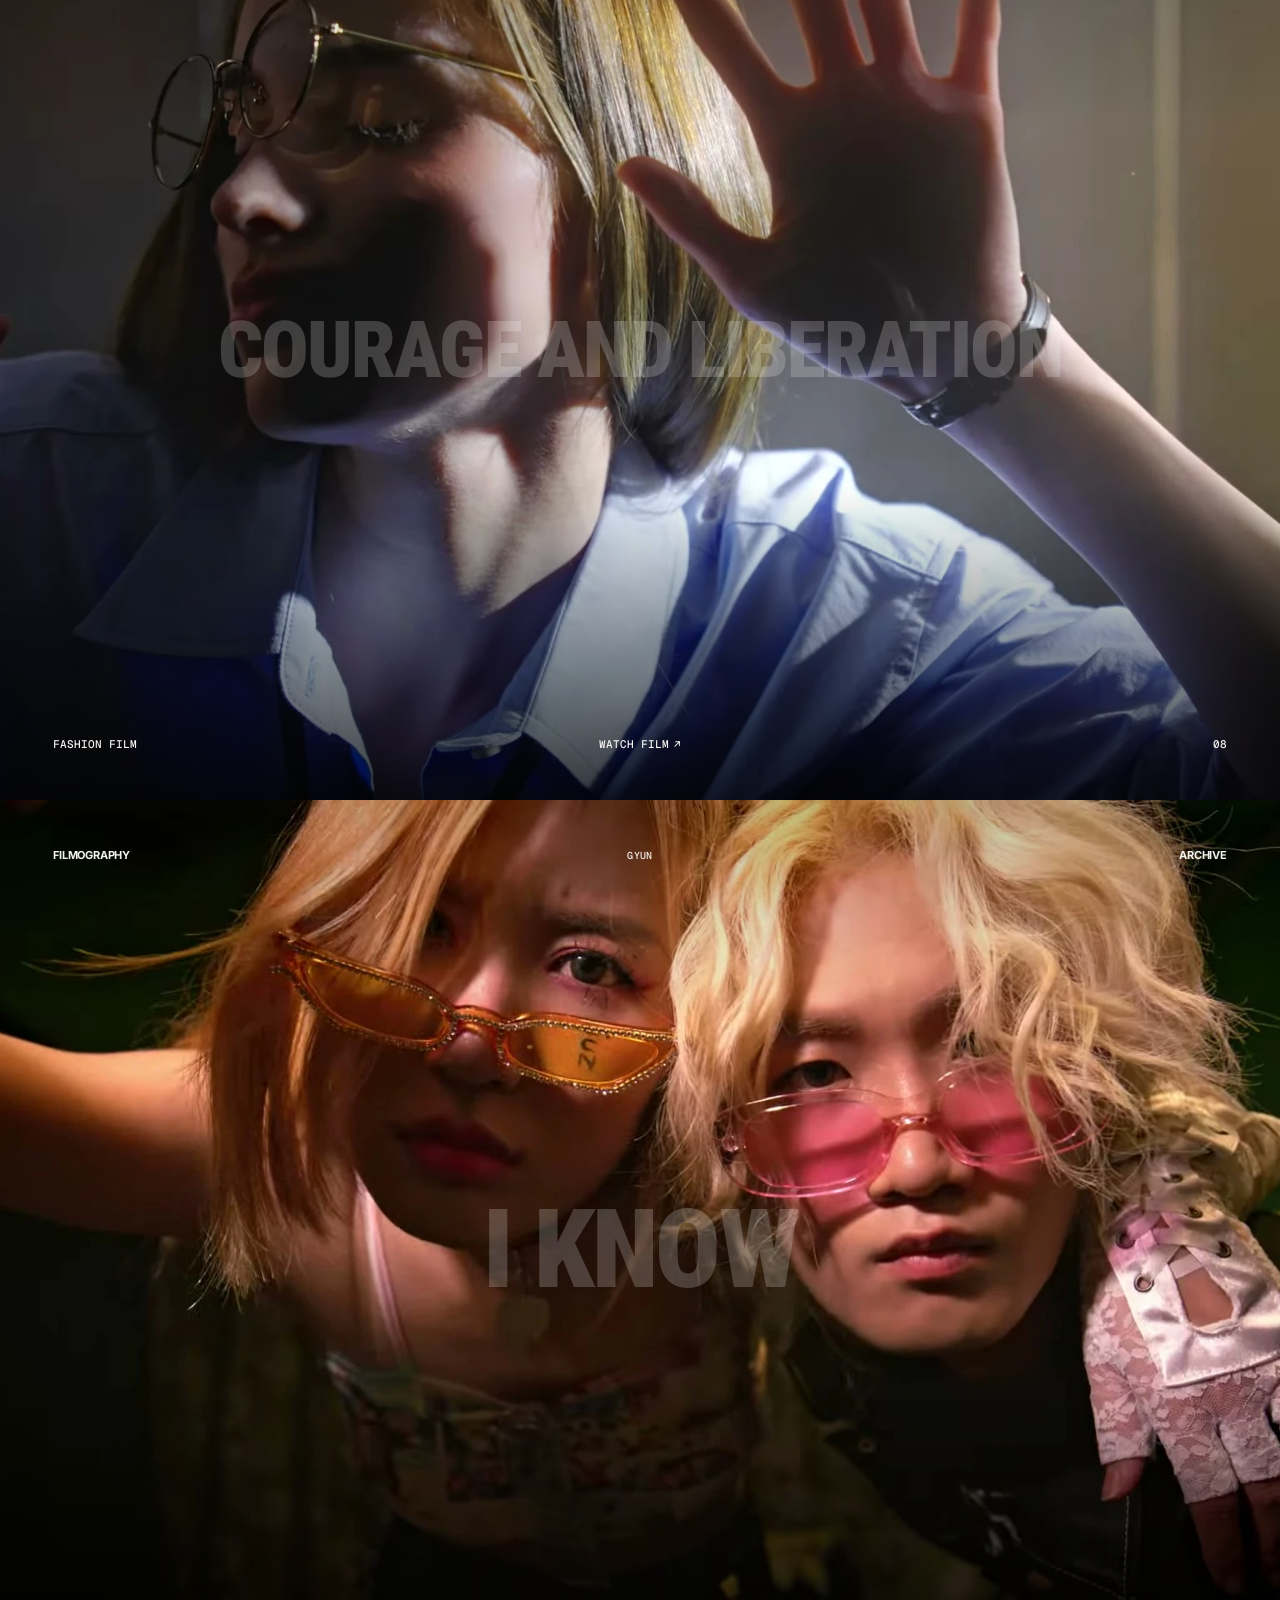
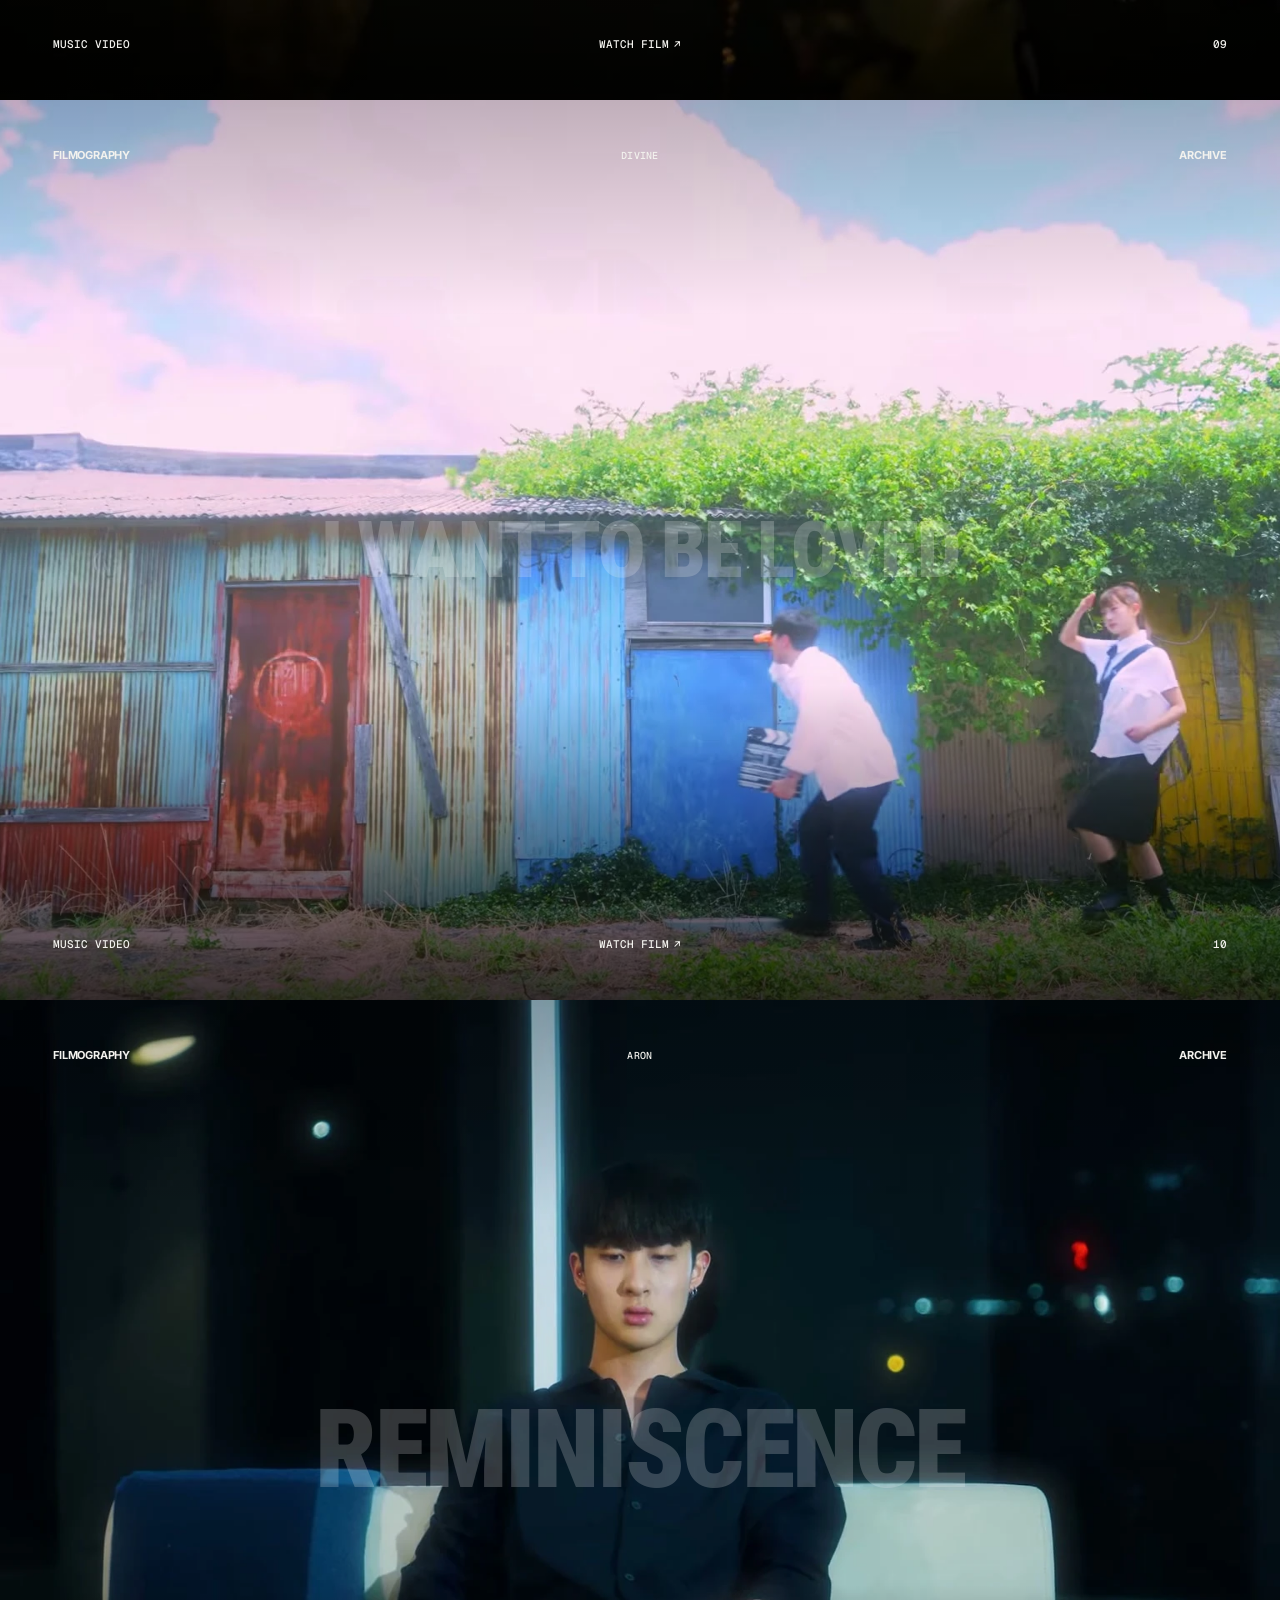
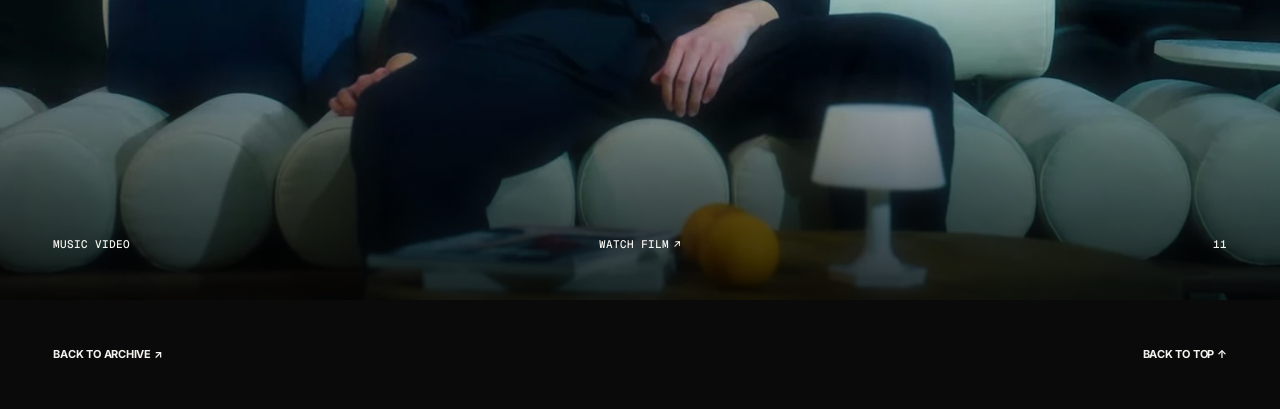
==== commit caad83af: "Publish reviewed Jeon Woojin filmography for desktop and mobile" ====
--- a/index.html
+++ b/index.html
@@ -1,136 +1,123 @@
-<!DOCTYPE html>
+<!doctype html>
 <html lang="en">
 <head>
-  <meta charset="UTF-8" />
-  <meta name="viewport" content="width=device-width, initial-scale=1" />
-  <title>FILMOGRAPHY | DIR. JEON WOOJIN</title>
-  <meta name="description" content="Film and music video portfolio of director Jeon Woojin. Watch the work and download the portfolio." />
-  <style>
-    *, *::before, *::after { box-sizing: border-box; }
-    html { scroll-behavior: smooth; scroll-padding-top: 32px; }
-    body { margin: 0; background: #0a0a0a; color: #f1f0ed; font-family: Arial, Helvetica, sans-serif; -webkit-font-smoothing: antialiased; }
-    a { color: inherit; text-decoration: none; }
-    a:focus-visible { outline: 1px solid #f1f0ed; outline-offset: 7px; }
-    a:hover { color: #fff; }
-    .skip { position: absolute; top: -100px; left: 24px; z-index: 10; padding: 12px; background: #0a0a0a; }
-    .skip:focus { top: 12px; }
-    .site-header { position: absolute; inset: 0 0 auto; display: flex; align-items: center; justify-content: space-between; gap: 24px; padding: 42px 64px; z-index: 2; }
-    .identity { font-size: 11px; font-weight: 400; letter-spacing: 1.1px; white-space: nowrap; }
-    nav { display: flex; gap: 32px; }
-    nav a { min-height: 44px; display: inline-flex; align-items: center; font-size: 10px; letter-spacing: 1px; color: #a0a09c; }
-    #hero { min-height: 100svh; min-height: 100vh; padding: 172px 64px 48px; display: flex; flex-direction: column; justify-content: center; position: relative; }
-    .hero-title { margin: auto 0; padding: 42px 0 90px; font-size: clamp(48px, 7vw, 96px); font-weight: 400; line-height: 1.05; letter-spacing: -.04em; }
-    .hero-bottom { display: flex; align-items: center; justify-content: space-between; gap: 24px; }
-    .hero-note, .pdf-link { font-size: 10px; font-weight: 400; letter-spacing: 1px; color: #a0a09c; line-height: 1.6; }
-    .hero-note { margin: 0; }
-    .pdf-link { min-height: 44px; display: inline-flex; align-items: center; border-bottom: 1px solid #41413e; }
-    #work { max-width: 1600px; margin: 0 auto; padding: 96px 64px 136px; }
-    .section-heading { display: flex; justify-content: space-between; align-items: center; margin-bottom: 40px; }
-    .section-heading h2 { font-size: 11px; font-weight: 400; letter-spacing: 1px; margin: 0; }
-    .section-heading span { color: #a0a09c; font-size: 10px; }
-    .work-grid { display: grid; grid-template-columns: repeat(2, minmax(0, 1fr)); gap: 72px 40px; }
-    .grid-cell { min-width: 0; display: block; }
-    .grid-cell img { display: block; width: 100%; height: auto; aspect-ratio: 16/9; object-fit: contain; background: #0a0a0a; }
-    .work-caption { margin-top: 18px; }
-    .work-title { margin: 0; font-size: 11px; font-weight: 400; line-height: 1.5; letter-spacing: .25px; }
-    .work-artist { margin: 6px 0 0; font-size: 10px; color: #a0a09c; line-height: 1.6; }
-    #contact { margin: 0 64px; padding: 84px 0 112px; display: grid; grid-template-columns: 1fr 1fr; gap: 40px; border-top: 1px solid #242422; }
-    #contact h2 { margin: 0; font-size: 11px; font-weight: 400; letter-spacing: 1px; }
-    .contact-details { display: flex; align-items: flex-start; flex-direction: column; gap: 12px; }
-    .contact-email { font-size: clamp(16px, 2vw, 24px); line-height: 1.5; margin-bottom: 12px; overflow-wrap: anywhere; }
-    .contact-details > a:not(.contact-email) { font-size: 11px; color: #a0a09c; min-height: 32px; display: inline-flex; align-items: center; }
-    .contact-details .pdf-link { margin-top: 24px; }
-    footer { padding: 0 64px 36px; display: flex; justify-content: space-between; gap: 24px; font-size: 8px; letter-spacing: .8px; color: #a0a09c; }
-    @supports (min-height: 100svh) { #hero { min-height: 100svh; } }
-    @media (max-width: 680px) {
-      .site-header { padding: 24px; gap: 16px; }
-      .identity { font-size: 9px; letter-spacing: .6px; }
-      nav { gap: 20px; }
-      nav a { font-size: 9px; letter-spacing: .5px; }
-      #hero { padding: 124px 24px 32px; }
-      .hero-title { padding: 48px 0 72px; font-size: clamp(36px, 10vw, 56px); }
-      .hero-note, .pdf-link { font-size: 8px; letter-spacing: .55px; }
-      #work { padding: 72px 24px 96px; }
-      .work-grid { grid-template-columns: 1fr; gap: 44px; }
-      .section-heading { margin-bottom: 28px; }
-      .work-caption { margin-top: 14px; }
-      #contact { margin: 0 24px; padding: 56px 0 72px; grid-template-columns: 1fr; gap: 36px; }
-      footer { padding: 0 24px 28px; font-size: 7px; gap: 16px; }
-    }
-    @media (prefers-reduced-motion: reduce) { html { scroll-behavior: auto; } }
-  </style>
+ <meta charset="utf-8"><meta name="viewport" content="width=device-width,initial-scale=1,viewport-fit=cover">
+ <meta name="theme-color" content="#0a0a0a">
+ <title>JEON WOOJIN — FILMOGRAPHY</title>
+ <meta name="description" content="Filmography of director Jeon Woojin. Music videos and fashion films, from RIZZ to REMINISCENCE.">
+ <meta property="og:title" content="JEON WOOJIN — FILMOGRAPHY"><meta property="og:description" content="Nine films by director Jeon Woojin.">
+ <meta property="og:type" content="website"><meta property="og:url" content="https://zerobackfilm.github.io/ZEROBACKFILM/"><meta property="og:image" content="https://zerobackfilm.github.io/ZEROBACKFILM/assets/rizz.webp">
+ <link rel="icon" href="favicon.svg" type="image/svg+xml"><link rel="stylesheet" href="styles.css">
+ <link rel="preload" href="assets/roboto-condensed.ttf" as="font" type="font/ttf" crossorigin>
+ <script src="cover-config.js" defer></script>
+ <script src="cover-design.js" defer></script>
+ <script src="app.js" defer></script>
 </head>
 <body>
-  <a class="skip" href="#work">Skip to works</a>
-  <header class="site-header">
-    <a class="identity" href="#hero">DIR. JEON WOOJIN</a>
-    <nav aria-label="Main navigation"><a href="#work">WORKS</a><a href="#contact">CONTACT</a></nav>
-  </header>
-  <main>
-    <section id="hero" aria-label="Filmography cover">
-      <h1 class="hero-title">FILMOGRAPHY</h1>
-      <div class="hero-bottom"><p class="hero-note">FILM / MUSIC VIDEO</p><a class="pdf-link" href="assets/portfolio/JEON-WOOJIN-Portfolio.pdf" download="JEON-WOOJIN-Portfolio.pdf" aria-label="Download DIR. JEON WOOJIN portfolio PDF, 12 pages">DOWNLOAD PDF</a></div>
+ <a class="skip-link" href="#archive">Skip to films</a>
+ <main>
+  <section class="cover screen" id="home" aria-labelledby="cover-title">
+   <a class="cover-title-link" href="#archive"><span class="cover-role">DIRECTOR</span><h1 id="cover-title">FILMOGRAPHY</h1></a>
+   <div class="edge-row cover-bottom"><span>JEON WOOJIN</span><a class="explore-link" href="#archive">EXPLORE THE FILMS <span aria-hidden="true">↓</span></a><span>01</span></div>
+  </section>
+  <section class="archive screen" id="archive" aria-labelledby="archive-heading">
+   <div class="edge-row archive-top"><a href="#home">FILMOGRAPHY</a><h2 id="archive-heading">ARCHIVE</h2><span>09 FILMS</span></div>
+   <div class="archive-grid"><a class="archive-card" href="#rizz" aria-label="RIZZ — XLOV">
+      <div class="card-caption"><span class="card-number">01.</span><h3>RIZZ</h3><span class="card-artist">XLOV</span></div>
+      <div class="card-image"><img src="assets/rizz-archive.webp" alt="RIZZ music video still" width="840" height="472" loading="lazy"><span class="card-arrow" aria-hidden="true">↗</span></div>
+    </a><a class="archive-card" href="#gimme" aria-label="GIMME — CHOCO 1&amp;2">
+      <div class="card-caption"><span class="card-number">02.</span><h3>GIMME</h3><span class="card-artist">CHOCO 1&amp;2</span></div>
+      <div class="card-image"><img src="assets/gimme-archive.webp" alt="GIMME music video still" width="840" height="472" loading="lazy"><span class="card-arrow" aria-hidden="true">↗</span></div>
+    </a><a class="archive-card" href="#secret" aria-label="SECRET — CAMO">
+      <div class="card-caption"><span class="card-number">03.</span><h3>SECRET</h3><span class="card-artist">CAMO</span></div>
+      <div class="card-image"><img src="assets/secret-archive.webp" alt="SECRET music video still" width="840" height="472" loading="lazy"><span class="card-arrow" aria-hidden="true">↗</span></div>
+    </a><a class="archive-card" href="#frenzy" aria-label="FRENZY — CHOCO 1&amp;2">
+      <div class="card-caption"><span class="card-number">04.</span><h3>FRENZY</h3><span class="card-artist">CHOCO 1&amp;2</span></div>
+      <div class="card-image"><img src="assets/frenzy-archive.webp" alt="FRENZY music video still" width="840" height="472" loading="lazy"><span class="card-arrow" aria-hidden="true">↗</span></div>
+    </a><a class="archive-card" href="#last-nights-dream" aria-label="LAST NIGHT&#x27;S DREAM — HENA">
+      <div class="card-caption"><span class="card-number">05.</span><h3>LAST NIGHT&#x27;S DREAM</h3><span class="card-artist">HENA</span></div>
+      <div class="card-image"><img src="assets/last-nights-dream-archive.webp" alt="LAST NIGHT&#x27;S DREAM music video still" width="840" height="472" loading="lazy"><span class="card-arrow" aria-hidden="true">↗</span></div>
+    </a><a class="archive-card" href="#courage-and-liberation" aria-label="COURAGE AND LIBERATION — SALT &amp; CHOCOLATE">
+      <div class="card-caption"><span class="card-number">06.</span><h3>COURAGE AND LIBERATION</h3><span class="card-artist">SALT &amp; CHOCOLATE</span></div>
+      <div class="card-image"><img src="assets/courage-and-liberation-archive.webp" alt="COURAGE AND LIBERATION fashion film still" width="840" height="472" loading="lazy"><span class="card-arrow" aria-hidden="true">↗</span></div>
+    </a><a class="archive-card" href="#i-know" aria-label="I KNOW — GYUN">
+      <div class="card-caption"><span class="card-number">07.</span><h3>I KNOW</h3><span class="card-artist">GYUN</span></div>
+      <div class="card-image"><img src="assets/i-know-archive.webp" alt="I KNOW music video still" width="840" height="472" loading="lazy"><span class="card-arrow" aria-hidden="true">↗</span></div>
+    </a><a class="archive-card" href="#i-want-to-be-loved" aria-label="I WANT TO BE LOVED — DIVINE">
+      <div class="card-caption"><span class="card-number">08.</span><h3>I WANT TO BE LOVED</h3><span class="card-artist">DIVINE</span></div>
+      <div class="card-image"><img src="assets/i-want-to-be-loved-archive.webp" alt="I WANT TO BE LOVED music video still" width="840" height="472" loading="lazy"><span class="card-arrow" aria-hidden="true">↗</span></div>
+    </a><a class="archive-card" href="#reminiscence" aria-label="REMINISCENCE — ARON">
+      <div class="card-caption"><span class="card-number">09.</span><h3>REMINISCENCE</h3><span class="card-artist">ARON</span></div>
+      <div class="card-image"><img src="assets/reminiscence-archive.webp" alt="REMINISCENCE music video still" width="840" height="472" loading="lazy"><span class="card-arrow" aria-hidden="true">↗</span></div>
+    </a></div>
+   <div class="edge-row archive-bottom"><span>MUSIC VIDEO / FASHION FILM</span><span class="archive-hint">SELECT A FILM TO EXPLORE</span><span>02</span></div>
+  </section>
+  <section class="film screen" id="rizz" aria-labelledby="title-rizz">
+      <img class="film-still" src="assets/rizz.webp" alt="RIZZ — XLOV, music video still" width="1920" height="1080" loading="lazy">
+      <div class="film-shade" aria-hidden="true"></div>
+      <div class="edge-row film-top"><a href="#home">FILMOGRAPHY</a><span>XLOV</span><a href="#archive">ARCHIVE</a></div>
+      <h2 id="title-rizz" class="film-title"><a href="https://www.youtube.com/watch?v=NCuFonpf-qk" data-film="rizz" aria-label="Watch RIZZ by XLOV">RIZZ</a></h2>
+      <div class="edge-row film-bottom"><span>MUSIC VIDEO</span><a class="watch-link" href="https://www.youtube.com/watch?v=NCuFonpf-qk" data-film="rizz">WATCH FILM <span aria-hidden="true">↗</span></a><span>03</span></div>
+    </section><section class="film screen" id="gimme" aria-labelledby="title-gimme">
+      <img class="film-still" src="assets/gimme.webp" alt="GIMME — CHOCO 1&amp;2, music video still" width="1920" height="1080" loading="lazy">
+      <div class="film-shade" aria-hidden="true"></div>
+      <div class="edge-row film-top"><a href="#home">FILMOGRAPHY</a><span>CHOCO 1&amp;2</span><a href="#archive">ARCHIVE</a></div>
+      <h2 id="title-gimme" class="film-title"><a href="https://www.youtube.com/watch?v=pIfScZGDNsc" data-film="gimme" aria-label="Watch GIMME by CHOCO 1&amp;2">GIMME</a></h2>
+      <div class="edge-row film-bottom"><span>MUSIC VIDEO</span><a class="watch-link" href="https://www.youtube.com/watch?v=pIfScZGDNsc" data-film="gimme">WATCH FILM <span aria-hidden="true">↗</span></a><span>04</span></div>
+    </section><section class="film screen" id="secret" aria-labelledby="title-secret">
+      <img class="film-still" src="assets/secret.webp" alt="SECRET — CAMO, music video still" width="1920" height="1080" loading="lazy">
+      <div class="film-shade" aria-hidden="true"></div>
+      <div class="edge-row film-top"><a href="#home">FILMOGRAPHY</a><span>CAMO</span><a href="#archive">ARCHIVE</a></div>
+      <h2 id="title-secret" class="film-title"><a href="https://www.youtube.com/watch?v=b7-vel_KNAc" target="_blank" rel="noopener noreferrer" aria-label="Watch SECRET by CAMO">SECRET</a></h2>
+      <div class="edge-row film-bottom"><span>MUSIC VIDEO</span><a class="watch-link" href="https://www.youtube.com/watch?v=b7-vel_KNAc" target="_blank" rel="noopener noreferrer">WATCH FILM <span aria-hidden="true">↗</span></a><span>05</span></div>
+    </section><section class="film screen" id="frenzy" aria-labelledby="title-frenzy">
+      <img class="film-still" src="assets/frenzy.webp" alt="FRENZY — CHOCO 1&amp;2, music video still" width="1920" height="1080" loading="lazy">
+      <div class="film-shade" aria-hidden="true"></div>
+      <div class="edge-row film-top"><a href="#home">FILMOGRAPHY</a><span>CHOCO 1&amp;2</span><a href="#archive">ARCHIVE</a></div>
+      <h2 id="title-frenzy" class="film-title"><a href="https://www.youtube.com/watch?v=tDKjrHeuyOw" data-film="frenzy" aria-label="Watch FRENZY by CHOCO 1&amp;2">FRENZY</a></h2>
+      <div class="edge-row film-bottom"><span>MUSIC VIDEO</span><a class="watch-link" href="https://www.youtube.com/watch?v=tDKjrHeuyOw" data-film="frenzy">WATCH FILM <span aria-hidden="true">↗</span></a><span>06</span></div>
+    </section><section class="film screen" id="last-nights-dream" aria-labelledby="title-last-nights-dream">
+      <img class="film-still" src="assets/last-nights-dream.webp" alt="LAST NIGHT&#x27;S DREAM — HENA, music video still" width="1920" height="1080" loading="lazy">
+      <div class="film-shade" aria-hidden="true"></div>
+      <div class="edge-row film-top"><a href="#home">FILMOGRAPHY</a><span>HENA</span><a href="#archive">ARCHIVE</a></div>
+      <h2 id="title-last-nights-dream" class="film-title long-title"><a href="https://www.youtube.com/watch?v=xldY7xZUmwI" data-film="last-nights-dream" aria-label="Watch LAST NIGHT&#x27;S DREAM by HENA">LAST NIGHT&#x27;S DREAM</a></h2>
+      <div class="edge-row film-bottom"><span>MUSIC VIDEO</span><a class="watch-link" href="https://www.youtube.com/watch?v=xldY7xZUmwI" data-film="last-nights-dream">WATCH FILM <span aria-hidden="true">↗</span></a><span>07</span></div>
+    </section><section class="film screen" id="courage-and-liberation" aria-labelledby="title-courage-and-liberation">
+      <img class="film-still" src="assets/courage-and-liberation.webp" alt="COURAGE AND LIBERATION — SALT &amp; CHOCOLATE, fashion film still" width="1920" height="1080" loading="lazy">
+      <div class="film-shade" aria-hidden="true"></div>
+      <div class="edge-row film-top"><a href="#home">FILMOGRAPHY</a><span>SALT &amp; CHOCOLATE</span><a href="#archive">ARCHIVE</a></div>
+      <h2 id="title-courage-and-liberation" class="film-title long-title"><a href="https://www.youtube.com/watch?v=yR9XX8S3c3g" data-film="courage-and-liberation" aria-label="Watch COURAGE AND LIBERATION by SALT &amp; CHOCOLATE">COURAGE AND LIBERATION</a></h2>
+      <div class="edge-row film-bottom"><span>FASHION FILM</span><a class="watch-link" href="https://www.youtube.com/watch?v=yR9XX8S3c3g" data-film="courage-and-liberation">WATCH FILM <span aria-hidden="true">↗</span></a><span>08</span></div>
+    </section><section class="film screen" id="i-know" aria-labelledby="title-i-know">
+      <img class="film-still" src="assets/i-know.webp" alt="I KNOW — GYUN, music video still" width="1920" height="1080" loading="lazy">
+      <div class="film-shade" aria-hidden="true"></div>
+      <div class="edge-row film-top"><a href="#home">FILMOGRAPHY</a><span>GYUN</span><a href="#archive">ARCHIVE</a></div>
+      <h2 id="title-i-know" class="film-title"><a href="https://www.youtube.com/watch?v=KsAwkCQV-lU" data-film="i-know" aria-label="Watch I KNOW by GYUN">I KNOW</a></h2>
+      <div class="edge-row film-bottom"><span>MUSIC VIDEO</span><a class="watch-link" href="https://www.youtube.com/watch?v=KsAwkCQV-lU" data-film="i-know">WATCH FILM <span aria-hidden="true">↗</span></a><span>09</span></div>
+    </section><section class="film screen" id="i-want-to-be-loved" aria-labelledby="title-i-want-to-be-loved">
+      <img class="film-still" src="assets/i-want-to-be-loved.webp" alt="I WANT TO BE LOVED — DIVINE, music video still" width="1920" height="1080" loading="lazy">
+      <div class="film-shade" aria-hidden="true"></div>
+      <div class="edge-row film-top"><a href="#home">FILMOGRAPHY</a><span>DIVINE</span><a href="#archive">ARCHIVE</a></div>
+      <h2 id="title-i-want-to-be-loved" class="film-title long-title"><a href="https://www.youtube.com/watch?v=SuomKkNFQnw" data-film="i-want-to-be-loved" aria-label="Watch I WANT TO BE LOVED by DIVINE">I WANT TO BE LOVED</a></h2>
+      <div class="edge-row film-bottom"><span>MUSIC VIDEO</span><a class="watch-link" href="https://www.youtube.com/watch?v=SuomKkNFQnw" data-film="i-want-to-be-loved">WATCH FILM <span aria-hidden="true">↗</span></a><span>10</span></div>
+    </section><section class="film screen" id="reminiscence" aria-labelledby="title-reminiscence">
+      <img class="film-still" src="assets/reminiscence.webp" alt="REMINISCENCE — ARON, music video still" width="1920" height="1080" loading="lazy">
+      <div class="film-shade" aria-hidden="true"></div>
+      <div class="edge-row film-top"><a href="#home">FILMOGRAPHY</a><span>ARON</span><a href="#archive">ARCHIVE</a></div>
+      <h2 id="title-reminiscence" class="film-title"><a href="https://www.youtube.com/watch?v=O4o-ooySCUw" target="_blank" rel="noopener noreferrer" aria-label="Watch REMINISCENCE by ARON">REMINISCENCE</a></h2>
+      <div class="edge-row film-bottom"><span>MUSIC VIDEO</span><a class="watch-link" href="https://www.youtube.com/watch?v=O4o-ooySCUw" target="_blank" rel="noopener noreferrer">WATCH FILM <span aria-hidden="true">↗</span></a><span>11</span></div>
     </section>
-    <section id="work" aria-labelledby="works-heading">
-      <div class="section-heading"><h2 id="works-heading">WORKS</h2><span>01 - 09</span></div>
-      <div class="work-grid">
-      <a class="grid-cell" href="https://www.youtube.com/watch?v=NCuFonpf-qk" target="_blank" rel="noopener noreferrer" aria-label="Watch RIZZ by XLOV">
-        <img src="https://img.youtube.com/vi/NCuFonpf-qk/maxresdefault.jpg" alt="RIZZ" width="1280" height="720" loading="lazy" decoding="async" />
-        <div class="work-caption"><h3 class="work-title">RIZZ</h3><p class="work-artist">XLOV</p></div>
-      </a>
-      <a class="grid-cell" href="https://www.youtube.com/watch?v=pIfScZGDNsc" target="_blank" rel="noopener noreferrer" aria-label="Watch GIMME by CHOCO 1&amp;2">
-        <img src="https://img.youtube.com/vi/pIfScZGDNsc/maxresdefault.jpg" alt="GIMME" width="1280" height="720" loading="lazy" decoding="async" />
-        <div class="work-caption"><h3 class="work-title">GIMME</h3><p class="work-artist">CHOCO 1&amp;2</p></div>
-      </a>
-      <a class="grid-cell" href="https://www.youtube.com/watch?v=b7-vel_KNAc" target="_blank" rel="noopener noreferrer" aria-label="Watch SECRET by CAMO">
-        <img src="https://img.youtube.com/vi/b7-vel_KNAc/maxresdefault.jpg" alt="SECRET" width="1280" height="720" loading="lazy" decoding="async" />
-        <div class="work-caption"><h3 class="work-title">SECRET</h3><p class="work-artist">CAMO</p></div>
-      </a>
-      <a class="grid-cell" href="https://www.youtube.com/watch?v=tDKjrHeuyOw" target="_blank" rel="noopener noreferrer" aria-label="Watch FRENZY by CHOCO 1&amp;2">
-        <img src="https://img.youtube.com/vi/tDKjrHeuyOw/maxresdefault.jpg" alt="FRENZY" width="1280" height="720" loading="lazy" decoding="async" />
-        <div class="work-caption"><h3 class="work-title">FRENZY</h3><p class="work-artist">CHOCO 1&amp;2</p></div>
-      </a>
-      <a class="grid-cell" href="https://www.youtube.com/watch?v=xldY7xZUmwI" target="_blank" rel="noopener noreferrer" aria-label="Watch LAST NIGHT&#x27;S DREAM by HENA">
-        <img src="https://img.youtube.com/vi/xldY7xZUmwI/maxresdefault.jpg" alt="LAST NIGHT&#x27;S DREAM" width="1280" height="720" loading="lazy" decoding="async" />
-        <div class="work-caption"><h3 class="work-title">LAST NIGHT&#x27;S DREAM</h3><p class="work-artist">HENA</p></div>
-      </a>
-      <a class="grid-cell" href="https://www.youtube.com/watch?v=9CsUWavWaGU" target="_blank" rel="noopener noreferrer" aria-label="Watch COURAGE AND LIBERATION by SALT &amp; CHOCOLATE">
-        <img src="https://img.youtube.com/vi/9CsUWavWaGU/maxresdefault.jpg" alt="COURAGE AND LIBERATION" width="1280" height="720" loading="lazy" decoding="async" />
-        <div class="work-caption"><h3 class="work-title">COURAGE AND LIBERATION</h3><p class="work-artist">SALT &amp; CHOCOLATE</p></div>
-      </a>
-      <a class="grid-cell" href="https://www.youtube.com/watch?v=KsAwkCQV-lU" target="_blank" rel="noopener noreferrer" aria-label="Watch I KNOW by GYUN">
-        <img src="assets/thumbnails/i-know.jpg" alt="I KNOW" width="1280" height="720" loading="lazy" decoding="async" />
-        <div class="work-caption"><h3 class="work-title">I KNOW</h3><p class="work-artist">GYUN</p></div>
-      </a>
-      <a class="grid-cell" href="https://www.youtube.com/watch?v=SuomKkNFQnw" target="_blank" rel="noopener noreferrer" aria-label="Watch I WANT TO BE LOVED by DIVINE">
-        <img src="assets/thumbnails/i-want-to-be-loved.jpg" alt="I WANT TO BE LOVED" width="1280" height="720" loading="lazy" decoding="async" />
-        <div class="work-caption"><h3 class="work-title">I WANT TO BE LOVED</h3><p class="work-artist">DIVINE</p></div>
-      </a>
-      <a class="grid-cell" href="https://www.youtube.com/watch?v=O4o-ooySCUw" target="_blank" rel="noopener noreferrer" aria-label="Watch REMINISCENCE by ARON">
-        <img src="assets/thumbnails/hoisang.jpg" alt="REMINISCENCE" width="1280" height="720" loading="lazy" decoding="async" />
-        <div class="work-caption"><h3 class="work-title">REMINISCENCE</h3><p class="work-artist">ARON</p></div>
-      </a>
-      </div>
-    </section>
-    <section id="contact" aria-labelledby="contact-heading">
-      <h2 id="contact-heading">CONTACT</h2>
-      <div class="contact-details">
-        <a class="contact-email" href="mailto:zeroback0film@gmail.com">zeroback0film@gmail.com</a>
-        <a href="tel:+821062504093">010-6250-4093</a>
-        <a href="https://www.instagram.com/_fif3r/" target="_blank" rel="noopener noreferrer">@_fif3r</a>
-        <a class="pdf-link" href="assets/portfolio/JEON-WOOJIN-Portfolio.pdf" download="JEON-WOOJIN-Portfolio.pdf" aria-label="Download DIR. JEON WOOJIN portfolio PDF, 12 pages">DOWNLOAD PDF</a>
-      </div>
-    </section>
-  </main>
-  <footer><span>DIR. JEON WOOJIN</span><span>SEOUL, REPUBLIC OF KOREA</span></footer>
-  <script>
-    document.querySelectorAll('.grid-cell img').forEach(img => {
-      img.onerror = function () {
-        this.onerror = null;
-        const id = new URL(this.closest('a').href).searchParams.get('v');
-        if (id) this.src = `https://img.youtube.com/vi/${id}/hqdefault.jpg`;
-      };
-    });
-  </script>
-</body>
-</html>
+  <footer class="end-line"><a href="#archive">BACK TO ARCHIVE <span aria-hidden="true">↗</span></a><a href="#home">BACK TO TOP <span aria-hidden="true">↑</span></a></footer>
+ </main>
+ <dialog id="film-player" aria-labelledby="player-title">
+   <div class="player-shell">
+    <div class="player-top"><p id="player-title"></p><button id="close-player" type="button" aria-label="Close film">CLOSE <span aria-hidden="true">×</span></button></div>
+    <div class="player-frame" id="player-frame"></div>
+    <div class="player-bottom"><span id="player-artist"></span><a id="youtube-link" href="https://www.youtube.com/" target="_blank" rel="noopener noreferrer">OPEN ON YOUTUBE ↗</a></div>
+   </div>
+ </dialog>
+ <script id="film-data" type="application/json">[{"slug": "rizz", "title": "RIZZ", "artist": "XLOV", "video": "NCuFonpf-qk", "url": "https://www.youtube.com/watch?v=NCuFonpf-qk"}, {"slug": "gimme", "title": "GIMME", "artist": "CHOCO 1&2", "video": "pIfScZGDNsc", "url": "https://www.youtube.com/watch?v=pIfScZGDNsc"}, {"slug": "secret", "title": "SECRET", "artist": "CAMO", "video": "b7-vel_KNAc", "url": "https://www.youtube.com/watch?v=b7-vel_KNAc"}, {"slug": "frenzy", "title": "FRENZY", "artist": "CHOCO 1&2", "video": "tDKjrHeuyOw", "url": "https://www.youtube.com/watch?v=tDKjrHeuyOw"}, {"slug": "last-nights-dream", "title": "LAST NIGHT'S DREAM", "artist": "HENA", "video": "xldY7xZUmwI", "url": "https://www.youtube.com/watch?v=xldY7xZUmwI"}, {"slug": "courage-and-liberation", "title": "COURAGE AND LIBERATION", "artist": "SALT & CHOCOLATE", "video": "yR9XX8S3c3g", "url": "https://www.youtube.com/watch?v=yR9XX8S3c3g"}, {"slug": "i-know", "title": "I KNOW", "artist": "GYUN", "video": "KsAwkCQV-lU", "url": "https://www.youtube.com/watch?v=KsAwkCQV-lU"}, {"slug": "i-want-to-be-loved", "title": "I WANT TO BE LOVED", "artist": "DIVINE", "video": "SuomKkNFQnw", "url": "https://www.youtube.com/watch?v=SuomKkNFQnw"}, {"slug": "reminiscence", "title": "REMINISCENCE", "artist": "ARON", "video": "O4o-ooySCUw", "url": "https://www.youtube.com/watch?v=O4o-ooySCUw"}]</script>
+</body></html>
+
+
+
--- a/styles.css
+++ b/styles.css
@@ -0,0 +1,84 @@
+@font-face{font-family:Roboto Condensed;src:url('assets/roboto-condensed.ttf') format('truetype');font-style:normal;font-weight:100 900;font-display:swap}
+:root{color-scheme:dark;--paper:#f3f2ee;--black:#0a0a0a;--edge:clamp(24px,4.1667vw,80px);--vertical:clamp(22px,5.1vh,56px)}
+*{box-sizing:border-box}html{scroll-behavior:smooth;scroll-snap-type:y proximity}body{margin:0;background:var(--black);color:var(--paper);font-family:'Roboto Condensed','Arial Narrow',Arial,sans-serif;-webkit-font-smoothing:antialiased}a{color:inherit;text-decoration:none}button{font:inherit;color:inherit}a,button{-webkit-tap-highlight-color:transparent}a:focus-visible,button:focus-visible{outline:2px solid var(--paper);outline-offset:6px}button{cursor:pointer}::selection{background:#f3f2ee;color:#0a0a0a}.screen{position:relative;background:var(--black);min-height:100vh;min-height:100svh;scroll-snap-align:start}.edge-row{position:absolute;left:var(--edge);right:var(--edge);display:grid;grid-template-columns:1fr 1fr 1fr;align-items:center;gap:12px;font-size:clamp(12px,1.1vw,21px);font-weight:700;line-height:1.1;z-index:2}.edge-row>:nth-child(2){justify-self:center;text-align:center}.edge-row>:last-child{justify-self:end;text-align:right}.edge-row a{display:inline-flex;align-items:center;gap:.5em;min-height:44px}.edge-row a:hover{text-decoration:underline;text-underline-offset:5px}.cover{--cover-title-size:clamp(70px,13.25vw,280px);display:flex;align-items:center;padding:110px var(--edge);overflow:hidden}.archive-top,.film-top{top:calc(var(--vertical) - 12px)}.cover-bottom,.archive-bottom,.film-bottom{bottom:calc(var(--vertical) - 12px)}.cover-title-link{position:absolute;left:var(--edge);right:var(--edge);top:50%;transform:translateY(-50%);display:block}.cover h1{font-weight:800;font-size:var(--cover-title-size);letter-spacing:-.065em;line-height:.9;margin:0 0 0 -.035em;white-space:nowrap}.explore-link span{transition:transform .2s}.explore-link:hover span{transform:translateY(4px)}
+
+.film{height:100vh;height:100svh;isolation:isolate;overflow:hidden;background:#0a0a0a}.film-still,.film-shade{position:absolute;inset:0;width:100%;height:100%;object-fit:cover}.film-still{z-index:-2;object-position:50% 50%}.film-shade{z-index:-1;background:linear-gradient(180deg,rgba(0,0,0,.24),transparent 24%,transparent 65%,rgba(0,0,0,.76))}.film-title{position:absolute;inset:50% auto auto 50%;transform:translate(-50%,-50%);font-size:clamp(70px,8.55vw,180px);line-height:.94;letter-spacing:-.025em;font-weight:700;text-align:center;width:calc(100% - 2 * var(--edge));max-width:1600px;margin:0;color:rgb(255 255 255 / 20%)}.film-title a{display:inline-block}.film-title.long-title{font-size:clamp(60px,6.15vw,130px);max-width:1250px}.film-title a:focus-visible{outline-color:var(--paper)}.watch-link span{display:inline-block;transition:transform .2s}.watch-link:hover span{transform:translate(2px,-2px)}.end-line{display:flex;justify-content:space-between;padding:36px var(--edge);font-size:13px;font-weight:600}.end-line a{padding:12px 0}.skip-link{position:fixed;left:24px;top:-100px;z-index:100;background:var(--paper);color:var(--black);padding:14px}.skip-link:focus{top:16px}
+dialog{border:0;padding:0;background:#0a0a0a;color:var(--paper);width:100vw;max-width:none;height:100dvh;max-height:none;margin:0;overflow:auto}dialog::backdrop{background:#0a0a0a}.player-shell{min-height:100%;display:flex;flex-direction:column;justify-content:center;padding:24px var(--edge);max-width:1920px;margin:auto}.player-top,.player-bottom{display:flex;justify-content:space-between;align-items:center;gap:20px;min-height:64px;font-size:16px;font-weight:600}.player-top p{margin:0}.player-top button{background:none;border:0;padding:14px 0 14px 20px;font-size:14px;display:flex;align-items:center;gap:12px}.player-top button span{font-size:25px}.player-frame{width:100%;aspect-ratio:16/9;max-height:calc(100dvh - 180px);background:#0a0a0a}.player-frame iframe{width:100%;height:100%;display:block;border:0}.player-bottom{font-size:13px}.player-bottom a{padding:16px 0}.player-bottom a:hover{text-decoration:underline}.player-open{overflow:hidden}
+
+@media(max-width:900px){.film-title.long-title{max-width:80%;font-size:clamp(48px,8vw,80px)}}
+@media(max-width:600px){:root{--edge:22px;--vertical:26px}html{scroll-snap-type:none}.edge-row{font-size:11px;gap:8px;grid-template-columns:1fr 1.3fr 1fr}.cover{--cover-title-size:13.1vw}.cover h1{letter-spacing:-.06em}.cover{min-height:100svh;padding-top:120px;padding-bottom:120px}.cover-bottom{grid-template-columns:1fr 1.4fr 1fr}.film{height:100svh;min-height:580px}.film-title{font-size:25vw}.film-title.long-title{font-size:15vw;max-width:88%;line-height:.95}.film-top>:nth-child(2){font-size:11px;max-width:135px}.film-still{object-position:50% 50%}.film-shade{background:linear-gradient(180deg,rgba(0,0,0,.35),transparent 25%,transparent 60%,rgba(0,0,0,.8))}.end-line{font-size:11px;padding:20px var(--edge)}.player-shell{padding:12px 18px}.player-top{font-size:13px}.player-bottom{font-size:11px}.player-top button{font-size:11px}.player-frame{max-height:none}.player-top p{max-width:70%}}
+@media(prefers-reduced-motion:reduce){html{scroll-behavior:auto}*,*::before,*::after{transition:none!important;animation:none!important}}
+@media(max-width:600px){#courage-and-liberation .film-still{object-position:34% center}}
+/* Keep the longest unbroken film title inside narrow phone screens. */
+@media(max-width:600px){#reminiscence .film-title{font-size:13vw}}
+
+
+/* Archive: compact film grid, with information above every still. */
+@font-face{font-family:Inter;src:url('assets/inter-latin.ttf') format('truetype');font-style:normal;font-weight:400 700;font-display:swap}
+@font-face{font-family:'Geist Mono';src:url('assets/geist-mono-latin.ttf') format('truetype');font-style:normal;font-weight:400 500;font-display:swap}
+.archive{
+ --archive-edge:clamp(22px,2.5vw,48px);
+ padding:64px var(--archive-edge) 40px;
+ display:flex;align-items:center;min-height:100svh;
+ background:#0a0a0a;color:#f4f4ef;font-family:Inter,Arial,sans-serif;
+}
+.archive .edge-row{left:var(--archive-edge);right:var(--archive-edge);font-size:11px;line-height:1.2;font-weight:600;letter-spacing:-.02em}
+.archive .edge-row a{min-height:32px}
+.archive-top{top:16px}
+.archive-bottom{bottom:16px}
+.archive h2{margin:0;font-size:inherit;font-weight:600}
+.archive-top>span,.archive-bottom{font-family:'Geist Mono',monospace;font-weight:400!important;letter-spacing:0!important}
+.archive-hint{font-size:10px;color:#a9a9a4}
+.archive-grid{
+ width:100%;max-width:calc((100svh - 244px) * 1.777778 + 32px);
+ margin:0 auto;display:grid;grid-template-columns:repeat(3,minmax(0,1fr));gap:16px;
+}
+.archive-card{display:block;min-width:0}
+.card-caption{display:grid;grid-template-columns:40px minmax(0,1fr);grid-template-rows:14px 14px;height:28px;margin-bottom:8px;align-items:baseline;column-gap:10px}
+.card-number{grid-row:1/3;font-family:'Geist Mono',monospace;font-size:10px;line-height:14px;font-weight:400;color:#d3d3cd}
+.card-caption h3{margin:0;font-size:11px;line-height:14px;font-weight:600;letter-spacing:-.025em;white-space:nowrap}
+.card-artist{grid-column:2;font-family:'Geist Mono',monospace;font-size:10px;line-height:14px;font-weight:400;letter-spacing:.025em;color:#bdbdb6}
+.card-image{position:relative;overflow:hidden;background:#0a0a0a;aspect-ratio:16/9}
+.card-image img{width:100%;height:100%;object-fit:cover;display:block;transition:transform .4s}
+.archive-card:hover .card-image img{transform:scale(1.02)}
+.archive-card:hover h3{text-decoration:underline;text-underline-offset:3px}
+.card-arrow{position:absolute;right:12px;bottom:10px;font-size:22px;opacity:0;transition:opacity .2s}
+.archive-card:hover .card-arrow,.archive-card:focus-visible .card-arrow{opacity:1}
+.film .edge-row,.end-line,.player-top,.player-bottom{
+ font-family:Inter,Arial,sans-serif;font-size:11px;line-height:1.2;font-weight:600;letter-spacing:-.02em;
+}
+.film-top>span,.film .film-bottom,.player-bottom{
+ font-family:'Geist Mono',monospace;font-weight:400!important;letter-spacing:0!important;
+}
+.film-top>span{font-size:10px;letter-spacing:.025em!important}
+.player-top button{font:inherit;letter-spacing:inherit}
+@media(min-width:1600px){.film .edge-row,.end-line,.player-top,.player-bottom{font-size:12px}.film-top>span{font-size:11px}}
+@media(max-width:900px){.film-bottom,.player-bottom{font-size:9px!important}}
+@media(max-width:600px){.film .edge-row,.end-line,.player-top{font-size:10px}.film-top>span{font-size:9px}}
+@media(min-width:1600px){.archive .edge-row{font-size:12px}.card-caption h3{font-size:12px}.card-number,.card-artist{font-size:11px}.archive-hint{font-size:11px}}
+@media(max-width:900px){
+ .archive{padding-top:80px;padding-bottom:64px}
+ .archive-grid{max-width:none;grid-template-columns:repeat(2,minmax(0,1fr));gap:26px 16px}
+ .card-caption{grid-template-columns:26px minmax(0,1fr);column-gap:7px}
+ .card-caption h3{white-space:normal;font-size:11px;line-height:14px}
+ .archive-bottom{font-size:9px!important}
+}
+@media(max-width:600px){
+ .archive{--archive-edge:18px;padding-top:78px;padding-bottom:62px}
+ .archive .edge-row{font-size:10px}
+ .archive-grid{gap:24px 14px}
+ .card-caption{height:auto;min-height:42px;grid-template-columns:23px minmax(0,1fr);grid-template-rows:auto auto;align-content:start;column-gap:4px;margin-bottom:7px}
+ .card-number{font-size:8px;line-height:12px}
+ .card-caption h3{font-size:9px;line-height:12px;letter-spacing:-.02em}
+ .card-artist{font-size:8px;line-height:12px;letter-spacing:0;margin-top:2px}
+ .archive-hint{display:none}
+ .archive-bottom{grid-template-columns:1fr auto}
+ .archive-bottom>:last-child{grid-column:2}
+}
+
+/* Cover: role, filmography, and the three footer labels. */
+.cover-role{position:absolute;left:0;bottom:calc(100% + clamp(14px,1.6vw,30px));display:block;margin:0;font-family:'Roboto Condensed','Arial Narrow',Arial,sans-serif;font-size:calc(var(--cover-title-size) / 3);line-height:1;font-weight:800;letter-spacing:-.065em;color:rgb(243 242 238 / 50%)}
+.cover-bottom{font-family:Inter,Arial,sans-serif;font-size:11px;font-weight:600;line-height:1.2;letter-spacing:-.02em}
+.cover-bottom>span{font-family:'Geist Mono',monospace;font-weight:400;letter-spacing:0}
+@media(min-width:1600px){.cover-bottom{font-size:12px}}
+@media(max-width:600px){.cover-bottom{font-size:9px;gap:6px;grid-template-columns:1fr 1.4fr 1fr}.cover-bottom>a{white-space:nowrap}.cover-role{letter-spacing:-.065em}}
